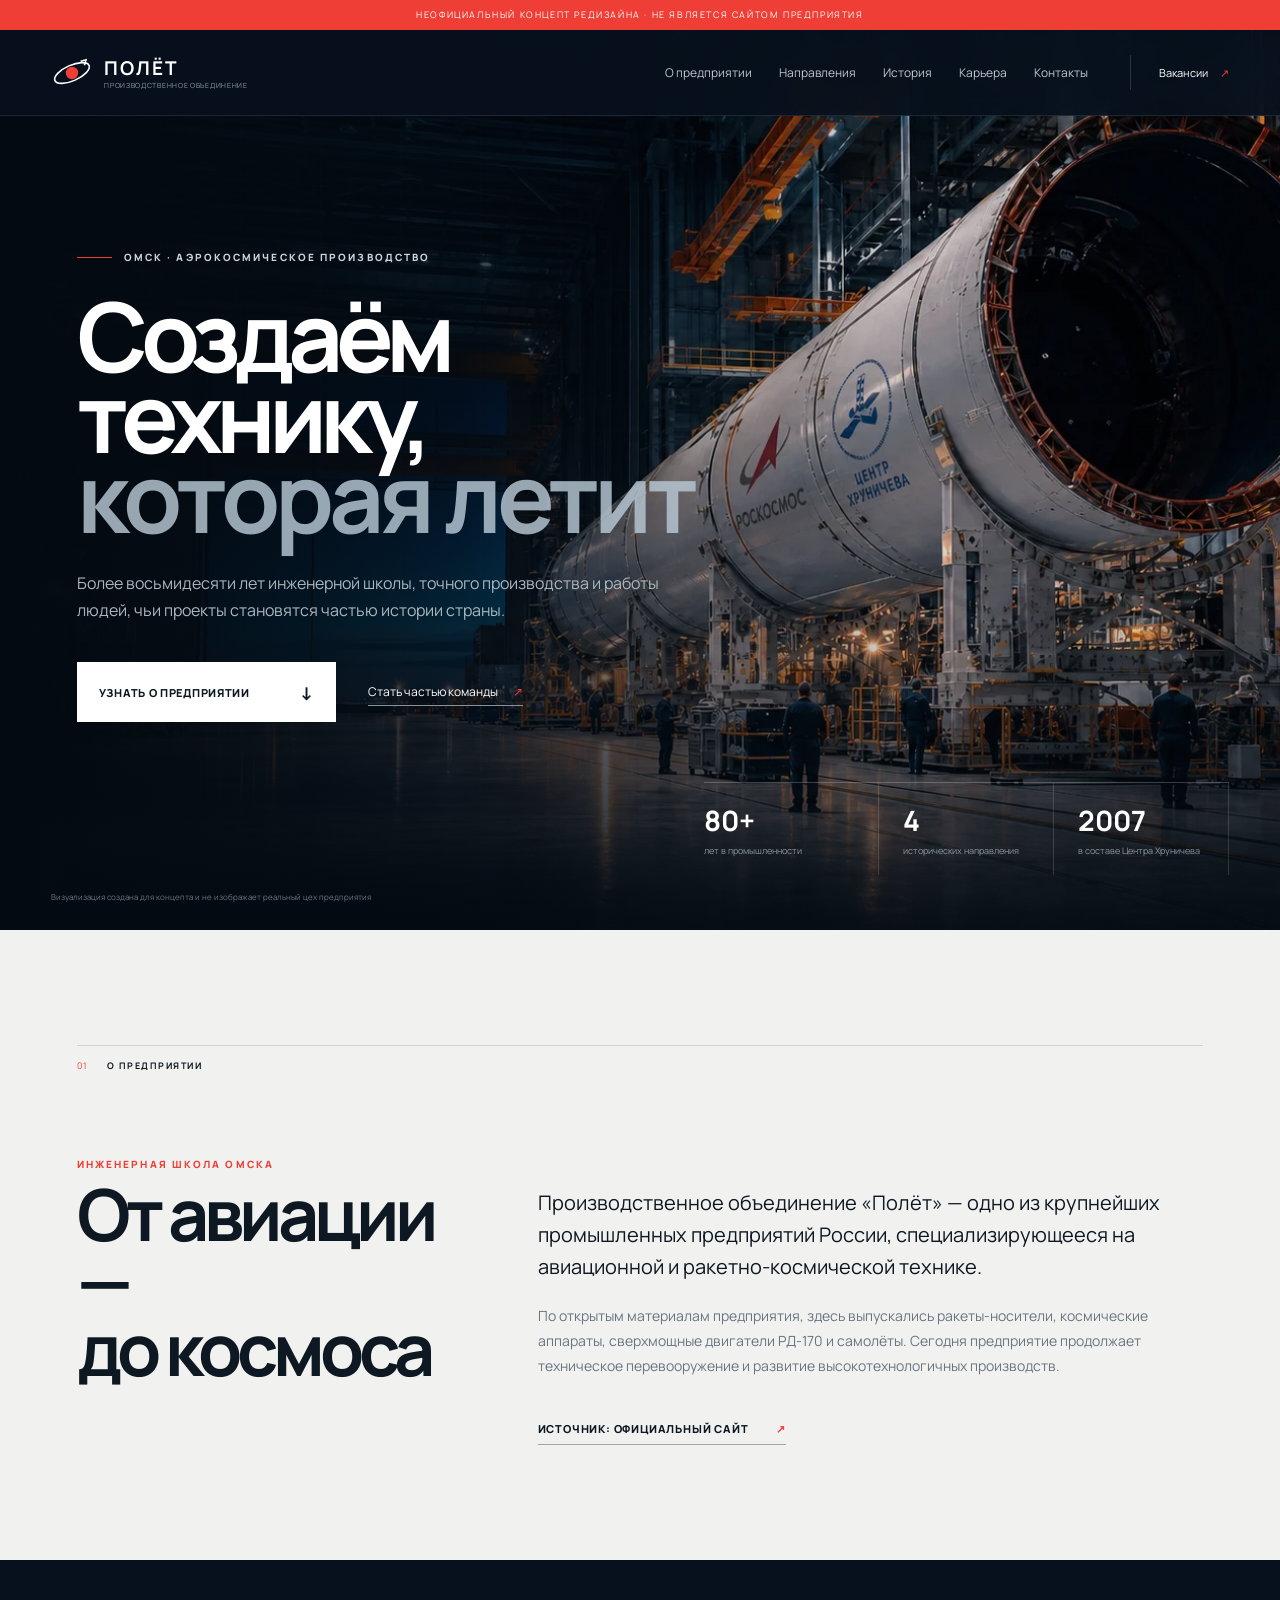
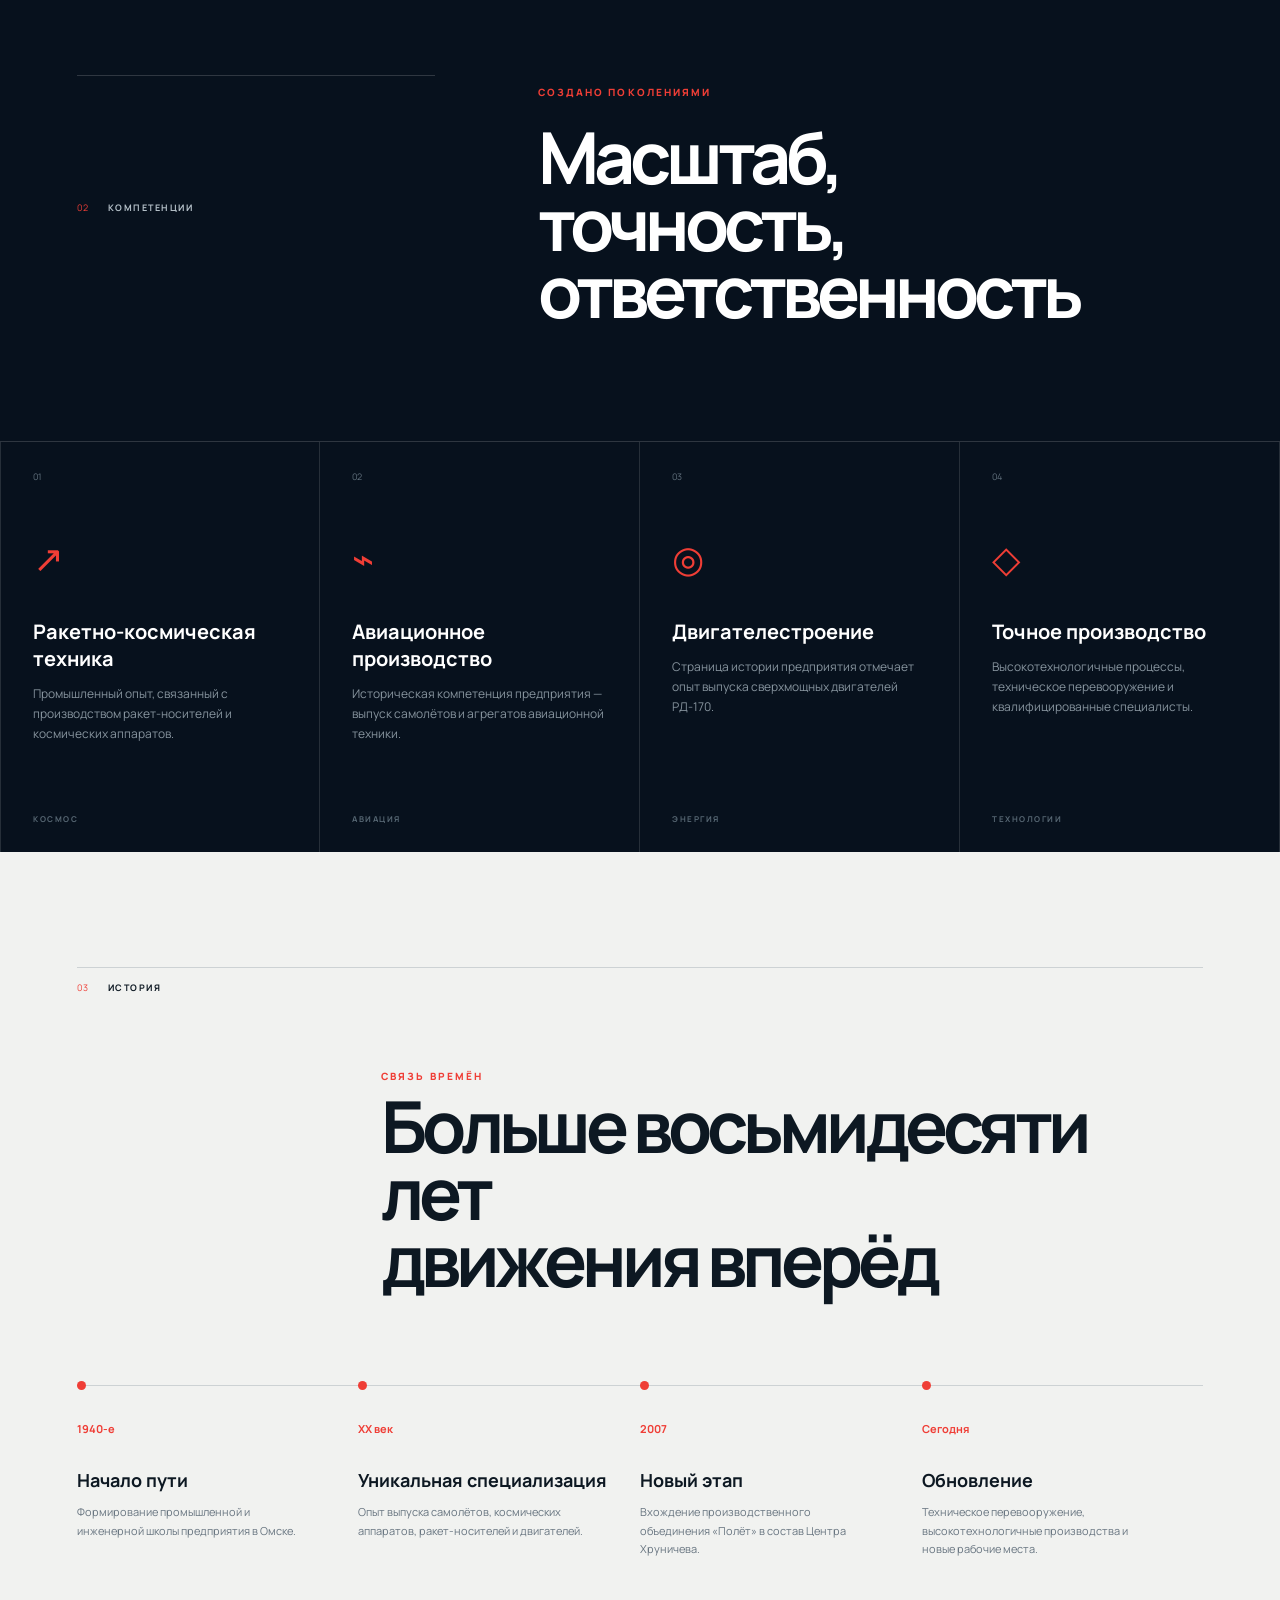
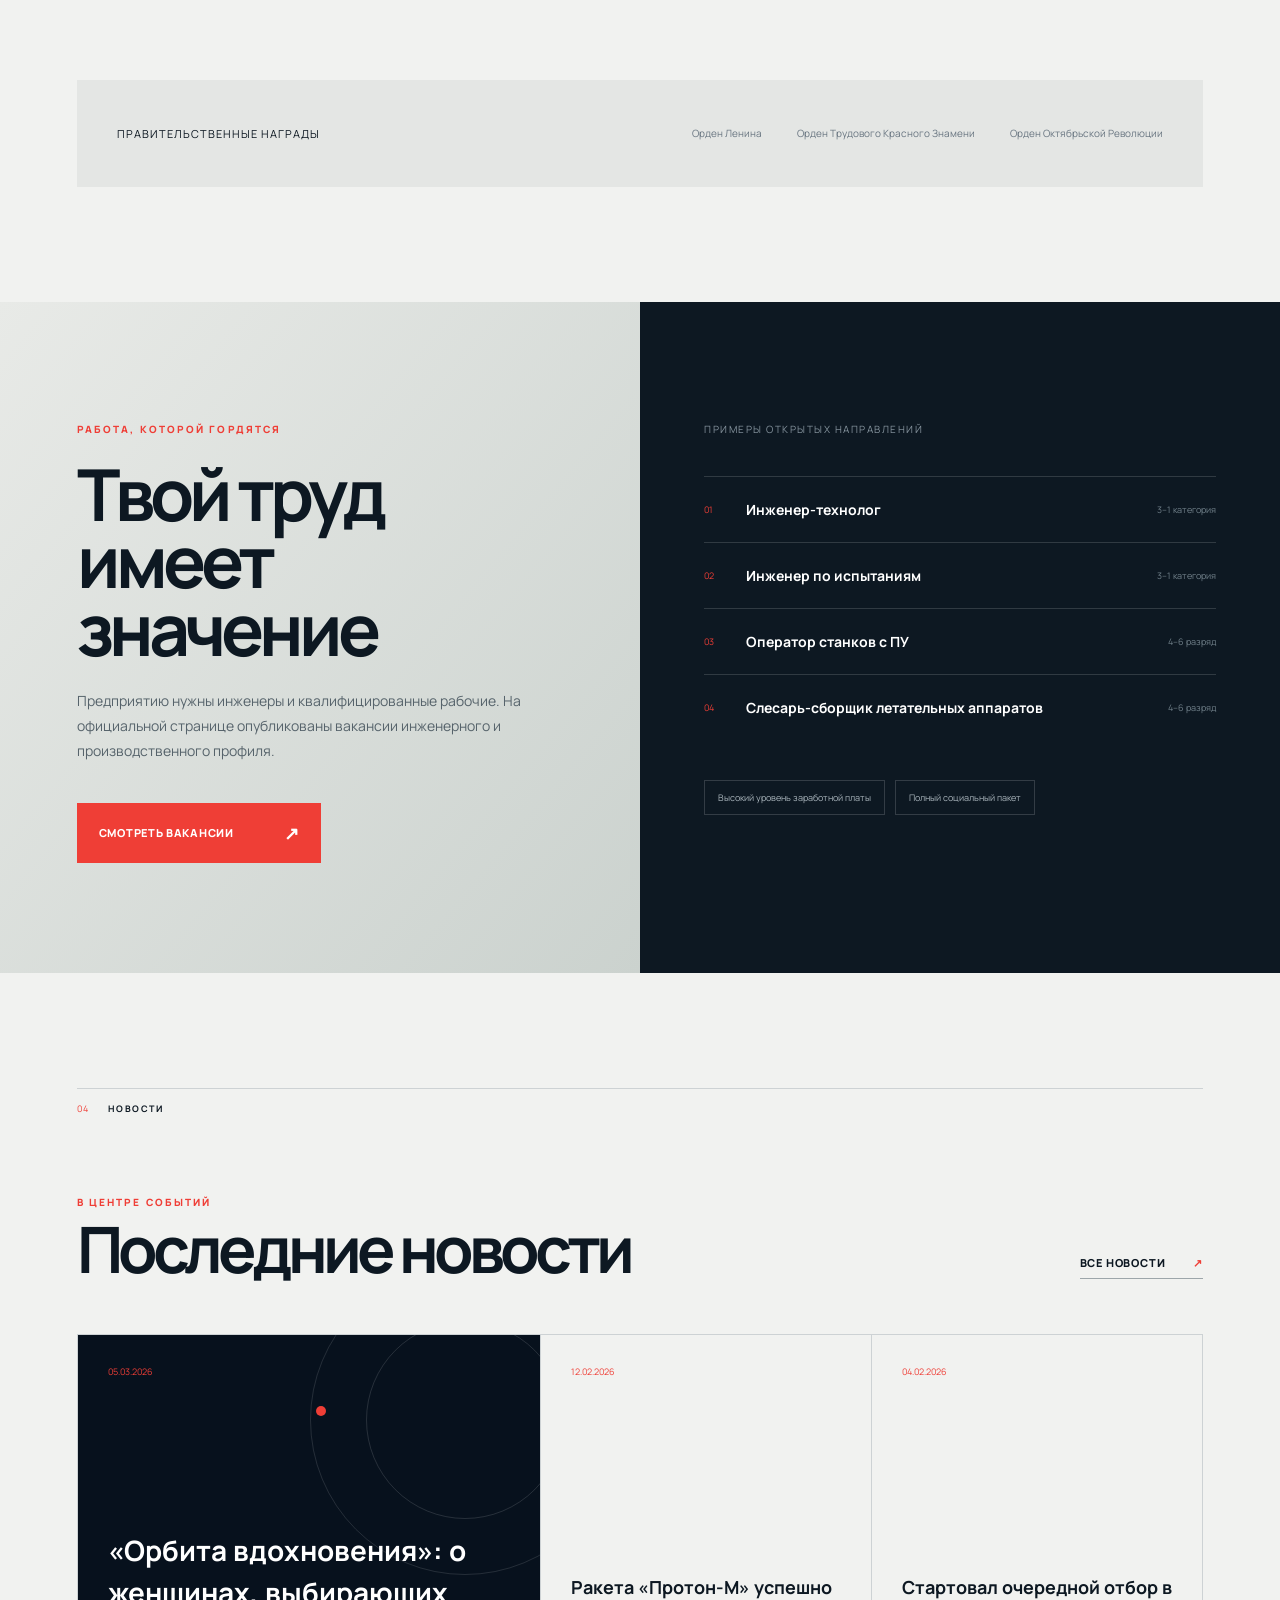
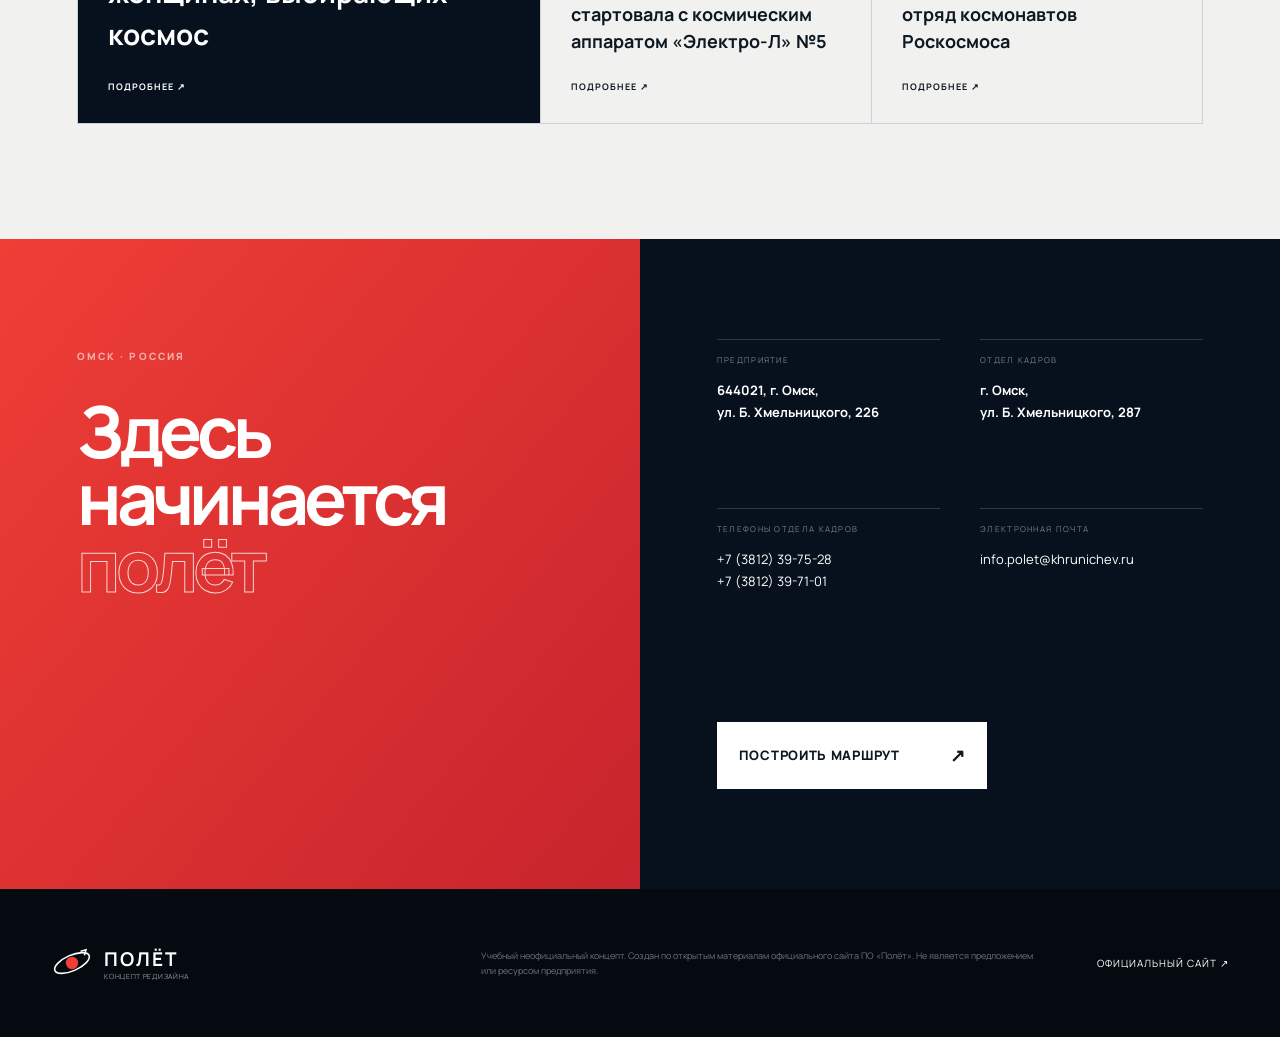
==== index.html @ 94437c98 "Add files via upload" ====
<!doctype html>
<html lang="ru">
<head>
  <meta charset="UTF-8">
  <meta name="viewport" content="width=device-width, initial-scale=1.0">
  <meta name="description" content="Неофициальный концепт редизайна сайта производственного объединения Полёт в Омске.">
  <meta name="theme-color" content="#07111d">
  <title>ПО «Полёт» — концепт редизайна</title>
  <link rel="preconnect" href="https://fonts.googleapis.com">
  <link rel="preconnect" href="https://fonts.gstatic.com" crossorigin>
  <link href="https://fonts.googleapis.com/css2?family=Manrope:wght@400;500;600;700;800&display=swap" rel="stylesheet">
  <link rel="stylesheet" href="style.css">
</head>
<body>
  <div class="concept-bar">Неофициальный концепт редизайна · не является сайтом предприятия</div>

  <header class="header">
    <a class="brand" href="#top" aria-label="Полёт — на главную">
      <svg viewBox="0 0 54 54" aria-hidden="true"><circle cx="27" cy="27" r="8"/><ellipse cx="27" cy="27" rx="24" ry="10" transform="rotate(-24 27 27)"/><path d="M38 12l7-2-2 7"/></svg>
      <span><b>ПОЛЁТ</b><small>производственное объединение</small></span>
    </a>
    <nav class="nav" id="nav">
      <a href="#about">О предприятии</a>
      <a href="#directions">Направления</a>
      <a href="#history">История</a>
      <a href="#career">Карьера</a>
      <a href="#contacts">Контакты</a>
    </nav>
    <a class="header__career" href="#career">Вакансии <span>↗</span></a>
    <button class="menu" type="button" aria-label="Открыть меню" aria-expanded="false"><span></span><span></span></button>
  </header>

  <main id="top">
    <section class="hero">
      <img class="hero__image" src="hero-v2.webp" alt="Художественная визуализация аэрокосмического производства с эмблемами Роскосмоса и Центра Хруничева">
      <div class="hero__grid" aria-hidden="true"></div>
      <div class="hero__content">
        <p class="overline"><span></span> Омск · аэрокосмическое производство</p>
        <h1>Создаём<br>технику,<br><em>которая летит</em></h1>
        <p class="hero__lead">Более восьмидесяти лет инженерной школы, точного производства и работы людей, чьи проекты становятся частью истории страны.</p>
        <div class="hero__actions">
          <a class="button button--light" href="#about">Узнать о предприятии <span>↓</span></a>
          <a class="text-link" href="#career">Стать частью команды <span>↗</span></a>
        </div>
      </div>
      <div class="hero__facts">
        <div><strong>80+</strong><span>лет в промышленности</span></div>
        <div><strong>4</strong><span>исторических направления</span></div>
        <div><strong>2007</strong><span>в составе Центра Хруничева</span></div>
      </div>
      <p class="hero__note">Визуализация создана для концепта и не изображает реальный цех предприятия</p>
    </section>

    <section class="intro section" id="about">
      <div class="section-mark"><span>01</span><b>О предприятии</b></div>
      <div class="intro__main reveal">
        <p class="eyebrow">Инженерная школа Омска</p>
        <h2>От авиации —<br>до космоса</h2>
      </div>
      <div class="intro__copy reveal">
        <p class="large-copy">Производственное объединение «Полёт» — одно из крупнейших промышленных предприятий России, специализирующееся на авиационной и ракетно-космической технике.</p>
        <p>По открытым материалам предприятия, здесь выпускались ракеты-носители, космические аппараты, сверхмощные двигатели РД‑170 и самолёты. Сегодня предприятие продолжает техническое перевооружение и развитие высокотехнологичных производств.</p>
        <a class="arrow-link" href="http://www.polyot.su/main.php?id=77" target="_blank" rel="noopener">Источник: официальный сайт <span>↗</span></a>
      </div>
    </section>

    <section class="directions" id="directions">
      <div class="directions__heading section">
        <div class="section-mark section-mark--dark"><span>02</span><b>Компетенции</b></div>
        <div><p class="eyebrow">Создано поколениями</p><h2>Масштаб,<br>точность,<br>ответственность</h2></div>
      </div>
      <div class="direction-list">
        <article class="direction reveal"><span class="direction__number">01</span><div class="direction__icon">↗</div><h3>Ракетно-космическая техника</h3><p>Промышленный опыт, связанный с производством ракет-носителей и космических аппаратов.</p><b>Космос</b></article>
        <article class="direction reveal"><span class="direction__number">02</span><div class="direction__icon">⌁</div><h3>Авиационное производство</h3><p>Историческая компетенция предприятия — выпуск самолётов и агрегатов авиационной техники.</p><b>Авиация</b></article>
        <article class="direction reveal"><span class="direction__number">03</span><div class="direction__icon">◎</div><h3>Двигателестроение</h3><p>Страница истории предприятия отмечает опыт выпуска сверхмощных двигателей РД‑170.</p><b>Энергия</b></article>
        <article class="direction reveal"><span class="direction__number">04</span><div class="direction__icon">◇</div><h3>Точное производство</h3><p>Высокотехнологичные процессы, техническое перевооружение и квалифицированные специалисты.</p><b>Технологии</b></article>
      </div>
    </section>

    <section class="history section" id="history">
      <div class="section-mark"><span>03</span><b>История</b></div>
      <div class="history__heading reveal"><p class="eyebrow">Связь времён</p><h2>Больше восьмидесяти лет<br>движения вперёд</h2></div>
      <div class="timeline">
        <article class="reveal"><b>1940-е</b><span></span><h3>Начало пути</h3><p>Формирование промышленной и инженерной школы предприятия в Омске.</p></article>
        <article class="reveal"><b>XX век</b><span></span><h3>Уникальная специализация</h3><p>Опыт выпуска самолётов, космических аппаратов, ракет-носителей и двигателей.</p></article>
        <article class="reveal"><b>2007</b><span></span><h3>Новый этап</h3><p>Вхождение производственного объединения «Полёт» в состав Центра Хруничева.</p></article>
        <article class="reveal"><b>Сегодня</b><span></span><h3>Обновление</h3><p>Техническое перевооружение, высокотехнологичные производства и новые рабочие места.</p></article>
      </div>
      <div class="awards reveal"><p>Правительственные награды</p><div><span>Орден Ленина</span><span>Орден Трудового Красного Знамени</span><span>Орден Октябрьской Революции</span></div></div>
    </section>

    <section class="career" id="career">
      <div class="career__copy reveal">
        <p class="eyebrow">Работа, которой гордятся</p>
        <h2>Твой труд<br>имеет значение</h2>
        <p>Предприятию нужны инженеры и квалифицированные рабочие. На официальной странице опубликованы вакансии инженерного и производственного профиля.</p>
        <a class="button button--red" href="http://www.polyot.su/main.php?id=362" target="_blank" rel="noopener">Смотреть вакансии <span>↗</span></a>
      </div>
      <div class="career__vacancies">
        <p>Примеры открытых направлений</p>
        <ul>
          <li><span>01</span><b>Инженер-технолог</b><small>3–1 категория</small></li>
          <li><span>02</span><b>Инженер по испытаниям</b><small>3–1 категория</small></li>
          <li><span>03</span><b>Оператор станков с ПУ</b><small>4–6 разряд</small></li>
          <li><span>04</span><b>Слесарь-сборщик летательных аппаратов</b><small>4–6 разряд</small></li>
        </ul>
        <div class="career__benefits"><span>Высокий уровень заработной платы</span><span>Полный социальный пакет</span></div>
      </div>
    </section>

    <section class="news section" id="news">
      <div class="section-mark"><span>04</span><b>Новости</b></div>
      <div class="news__heading"><div><p class="eyebrow">В центре событий</p><h2>Последние новости</h2></div><a class="arrow-link" href="http://www.polyot.su/main.php?id=1" target="_blank" rel="noopener">Все новости <span>↗</span></a></div>
      <div class="news-grid">
        <a class="news-card news-card--main reveal" href="http://www.polyot.su/main.php?id=1&amp;nid=1391" target="_blank" rel="noopener"><span>05.03.2026</span><div class="orbit" aria-hidden="true"><i></i></div><h3>«Орбита вдохновения»: о женщинах, выбирающих космос</h3><b>Подробнее ↗</b></a>
        <a class="news-card reveal" href="http://www.polyot.su/main.php?id=1&amp;nid=1392" target="_blank" rel="noopener"><span>12.02.2026</span><h3>Ракета «Протон‑М» успешно стартовала с космическим аппаратом «Электро‑Л» №5</h3><b>Подробнее ↗</b></a>
        <a class="news-card reveal" href="http://www.polyot.su/main.php?id=1&amp;nid=1389" target="_blank" rel="noopener"><span>04.02.2026</span><h3>Стартовал очередной отбор в отряд космонавтов Роскосмоса</h3><b>Подробнее ↗</b></a>
      </div>
    </section>

    <section class="contacts" id="contacts">
      <div class="contacts__copy"><p class="eyebrow">Омск · Россия</p><h2>Здесь<br>начинается<br><em>полёт</em></h2></div>
      <div class="contacts__details">
        <div><span>Предприятие</span><b>644021, г. Омск,<br>ул. Б. Хмельницкого, 226</b></div>
        <div><span>Отдел кадров</span><b>г. Омск,<br>ул. Б. Хмельницкого, 287</b></div>
        <div><span>Телефоны отдела кадров</span><a href="tel:+73812397528">+7 (3812) 39-75-28</a><a href="tel:+73812397101">+7 (3812) 39-71-01</a></div>
        <div><span>Электронная почта</span><a href="mailto:info.polet@khrunichev.ru">info.polet@khrunichev.ru</a></div>
        <a class="button button--light" href="https://yandex.ru/maps/?text=%D0%9E%D0%BC%D1%81%D0%BA%2C%20%D1%83%D0%BB.%20%D0%91.%20%D0%A5%D0%BC%D0%B5%D0%BB%D1%8C%D0%BD%D0%B8%D1%86%D0%BA%D0%BE%D0%B3%D0%BE%2C%20226" target="_blank" rel="noopener">Построить маршрут <span>↗</span></a>
      </div>
    </section>
  </main>

  <footer class="footer">
    <a class="brand" href="#top"><svg viewBox="0 0 54 54" aria-hidden="true"><circle cx="27" cy="27" r="8"/><ellipse cx="27" cy="27" rx="24" ry="10" transform="rotate(-24 27 27)"/><path d="M38 12l7-2-2 7"/></svg><span><b>ПОЛЁТ</b><small>концепт редизайна</small></span></a>
    <p>Учебный неофициальный концепт. Создан по открытым материалам официального сайта ПО «Полёт». Не является предложением или ресурсом предприятия.</p>
    <a href="http://www.polyot.su/" target="_blank" rel="noopener">Официальный сайт ↗</a>
  </footer>

  <script src="script.js"></script>
</body>
</html>
---- style.css ----
:root{--navy:#07111d;--navy2:#0b1b2b;--red:#ef3e36;--blue:#5eb7e8;--paper:#f1f2f0;--ink:#0d1822;--muted:#687580;--line:#cdd2d4}
*{box-sizing:border-box}
html{scroll-behavior:smooth}
body{margin:0;background:var(--paper);color:var(--ink);font-family:Manrope,Arial,sans-serif}
body.menu-open{overflow:hidden}
a{color:inherit;text-decoration:none}
.concept-bar{height:30px;background:var(--red);color:#fff;text-align:center;font-size:9px;text-transform:uppercase;letter-spacing:1.6px;padding:8px;position:relative;z-index:20}
.header{height:86px;padding:0 max(4vw,24px);display:flex;align-items:center;gap:42px;background:rgba(7,17,29,.92);backdrop-filter:blur(15px);color:#fff;position:absolute;top:30px;left:0;right:0;z-index:10;border-bottom:1px solid #ffffff18}
.brand{display:flex;align-items:center;gap:11px}
.brand svg{width:42px;height:42px;fill:none;stroke:currentColor;stroke-width:2}
.brand svg circle{fill:var(--red);stroke:none}
.brand span{display:flex;flex-direction:column}
.brand b{font-size:19px;letter-spacing:2px}
.brand small{font-size:7px;color:#8f9ba4;letter-spacing:.7px;text-transform:uppercase}
.nav{display:flex;gap:27px;margin-left:auto}
.nav a{font-size:12px;color:#bec7ce;transition:.2s}
.nav a:hover{color:#fff}
.header__career{font-size:11px;border-left:1px solid #ffffff25;padding:10px 0 10px 28px}
.header__career span{color:var(--red);margin-left:10px}
.menu{display:none;border:0;background:none;padding:10px}
.menu span{width:27px;height:2px;background:#fff;display:block;margin:6px}
.hero{height:max(760px,100vh);position:relative;background:var(--navy);color:#fff;overflow:hidden}
.hero:after{content:"";position:absolute;inset:0;background:linear-gradient(90deg,rgba(3,10,17,.96) 0%,rgba(3,10,17,.72) 36%,rgba(3,10,17,.12) 70%),linear-gradient(0deg,rgba(3,10,17,.85),transparent 35%)}
.hero__image{position:absolute;inset:0;width:100%;height:100%;object-fit:cover}
.hero__grid{position:absolute;inset:0;background:linear-gradient(#ffffff0a 1px,transparent 1px),linear-gradient(90deg,#ffffff0a 1px,transparent 1px);background-size:80px 80px;mask-image:linear-gradient(90deg,#000,transparent 75%)}
.hero__content{position:relative;z-index:2;padding:210px max(6vw,35px) 150px;max-width:860px}
.overline,.eyebrow{font-size:10px;text-transform:uppercase;letter-spacing:2.1px;font-weight:800;color:var(--red)}
.overline{color:#cad4db;display:flex;align-items:center;gap:12px}
.overline span{height:1px;width:35px;background:var(--red)}
.hero h1{font-size:clamp(65px,7.5vw,122px);line-height:.84;letter-spacing:-7px;margin:32px 0}
.hero h1 em{font-style:normal;color:#b8c9d5;-webkit-text-stroke:0;opacity:.82;letter-spacing:-5px}
.contacts h2 em{font-style:normal;color:transparent;-webkit-text-stroke:1px #ffffffc9}
.hero__lead{max-width:600px;color:#aab6bf;font-size:16px;line-height:1.7}
.hero__actions{display:flex;align-items:center;gap:32px;margin-top:38px}
.button{display:inline-flex;align-items:center;justify-content:space-between;gap:50px;padding:18px 22px;border:0;font-size:11px;font-weight:800;text-transform:uppercase;letter-spacing:.7px}
.button span{font-size:18px}
.button--light{background:#fff;color:var(--ink)}
.button--red{background:var(--red);color:#fff}
.text-link{font-size:12px;border-bottom:1px solid #86939c;padding:5px 0}
.text-link span{color:var(--red);margin-left:13px}
.hero__facts{position:absolute;z-index:3;right:max(4vw,25px);bottom:55px;display:flex;border-top:1px solid #ffffff35}
.hero__facts div{width:175px;padding:18px 0;border-right:1px solid #ffffff25;display:flex;flex-direction:column}
.hero__facts div+div{padding-left:24px}
.hero__facts strong{font-size:28px}
.hero__facts span{font-size:9px;color:#8997a1;margin-top:5px}
.hero__note{position:absolute;z-index:3;left:max(4vw,25px);bottom:20px;color:#697680;font-size:8px}
.section{padding:115px max(6vw,32px)}
.section-mark{display:flex;gap:18px;align-items:center;border-top:1px solid var(--line);padding-top:13px;font-size:9px;text-transform:uppercase;letter-spacing:1.5px}
.section-mark span{color:var(--red)}
.section-mark b{font-weight:700}
.section-mark--dark{border-color:#ffffff29;color:#b4c0c8}
.intro{display:grid;grid-template-columns:.7fr 1.3fr;column-gap:8vw}
.intro .section-mark{grid-column:1/-1;margin-bottom:75px}
.intro h2,.directions h2,.history h2,.career h2,.news h2,.contacts h2{font-size:clamp(48px,5.6vw,86px);line-height:.94;letter-spacing:-5px;margin:0}
.intro__copy{padding-top:40px}
.intro__copy p{color:var(--muted);font-size:14px;line-height:1.8}
.intro__copy .large-copy{font-size:20px;color:var(--ink);line-height:1.6;margin-top:0}
.arrow-link{font-size:11px;font-weight:800;text-transform:uppercase;letter-spacing:.8px;display:inline-flex;gap:28px;border-bottom:1px solid #9da6aa;padding:8px 0;margin-top:20px}
.arrow-link span{color:var(--red)}
.directions{background:var(--navy);color:#fff}
.directions__heading{display:grid;grid-template-columns:.7fr 1.3fr;gap:8vw}
.directions__heading h2{margin-top:25px}
.direction-list{display:grid;grid-template-columns:repeat(4,1fr);border-top:1px solid #ffffff28}
.direction{min-height:410px;padding:28px max(2.5vw,24px);border-right:1px solid #ffffff20;display:flex;flex-direction:column;transition:.3s}
.direction:first-child{border-left:1px solid #ffffff20}
.direction:hover{background:#0e2438;transform:translateY(-6px)}
.direction__number{font-size:9px;color:#63727e}
.direction__icon{font-size:37px;color:var(--red);margin:50px 0 35px}
.direction h3{font-size:20px;line-height:1.35;margin:0}
.direction p{font-size:12px;line-height:1.7;color:#87949e}
.direction>b{margin-top:auto;font-size:8px;text-transform:uppercase;letter-spacing:1.5px;color:#576773}
.history .section-mark{margin-bottom:75px}
.history__heading{margin-left:27%}
.timeline{display:grid;grid-template-columns:repeat(4,1fr);margin-top:90px}
.timeline article{position:relative;border-top:1px solid var(--line);padding:30px 30px 20px 0}
.timeline article span{width:9px;height:9px;background:var(--red);border-radius:50%;position:absolute;top:-5px;left:0}
.timeline article b{color:var(--red);font-size:11px}
.timeline h3{font-size:18px;margin:30px 0 10px}
.timeline p{font-size:11px;color:var(--muted);line-height:1.7;max-width:240px}
.awards{margin-top:90px;background:#e4e6e4;padding:35px 40px;display:flex;justify-content:space-between;align-items:center}
.awards>p{font-size:11px;text-transform:uppercase;letter-spacing:1px}
.awards div{display:flex;gap:35px}
.awards span{font-size:10px;color:var(--muted)}
.career{background:#d9deda;display:grid;grid-template-columns:1fr 1fr}
.career__copy{padding:110px max(6vw,35px);background:linear-gradient(130deg,#e8eae7,#cbd2ce)}
.career__copy h2{margin:25px 0}
.career__copy>p:not(.eyebrow){font-size:14px;line-height:1.8;color:#56636b;max-width:550px}
.career__copy .button{margin-top:25px}
.career__vacancies{padding:110px max(5vw,35px);background:var(--ink);color:#fff}
.career__vacancies>p{font-size:10px;text-transform:uppercase;letter-spacing:1.5px;color:#85939d}
.career ul{list-style:none;padding:0;margin:40px 0}
.career li{display:grid;grid-template-columns:42px 1fr auto;border-top:1px solid #ffffff25;padding:23px 0;align-items:center}
.career li span{font-size:9px;color:var(--red)}
.career li b{font-size:14px}
.career li small{font-size:9px;color:#71808a}
.career__benefits{display:flex;gap:10px;flex-wrap:wrap}
.career__benefits span{border:1px solid #ffffff28;padding:10px 13px;font-size:9px;color:#aab5bc}
.news .section-mark{margin-bottom:70px}
.news__heading{display:flex;justify-content:space-between;align-items:flex-end}
.news__heading h2{font-size:clamp(44px,5vw,70px)}
.news-grid{display:grid;grid-template-columns:1.4fr 1fr 1fr;margin-top:55px}
.news-card{min-height:390px;border:1px solid var(--line);border-left:0;padding:30px;display:flex;flex-direction:column;transition:.25s}
.news-card:first-child{border-left:1px solid var(--line)}
.news-card:hover{background:#fff;transform:translateY(-4px)}
.news-card>span{font-size:9px;color:var(--red)}
.news-card h3{font-size:18px;line-height:1.5;margin:auto 0 25px}
.news-card>b{font-size:9px;text-transform:uppercase;letter-spacing:1px}
.news-card--main{background:var(--navy);color:#fff;position:relative;overflow:hidden}
.news-card--main:hover{background:#0c2033}
.news-card--main h3{font-size:28px;max-width:550px;position:relative;z-index:2}
.orbit{position:absolute;width:310px;height:310px;border:1px solid #ffffff1f;border-radius:50%;right:-80px;top:-70px}
.orbit:before{content:"";position:absolute;inset:55px;border:1px solid #ffffff21;border-radius:50%}
.orbit i{width:10px;height:10px;background:var(--red);border-radius:50%;position:absolute;left:5px;top:140px}
.contacts{background:var(--red);color:#fff;display:grid;grid-template-columns:1fr 1fr;min-height:650px}
.contacts__copy{padding:100px max(6vw,35px);background:linear-gradient(130deg,#ef3e36,#c7242d)}
.contacts .eyebrow{color:#fff9}
.contacts h2{margin-top:35px}
.contacts__details{background:var(--navy);padding:100px max(6vw,35px);display:grid;grid-template-columns:1fr 1fr;gap:40px}
.contacts__details div{display:flex;flex-direction:column;border-top:1px solid #ffffff2b;padding-top:14px}
.contacts__details div span{font-size:8px;text-transform:uppercase;letter-spacing:1.3px;color:#73818a;margin-bottom:14px}
.contacts__details b,.contacts__details a{font-size:13px;line-height:1.7}
.contacts__details .button{grid-column:1/-1;align-self:end;width:max-content}
.footer{background:#040a10;color:#fff;display:grid;grid-template-columns:1fr 1.5fr auto;align-items:center;gap:60px;padding:50px max(4vw,24px)}
.footer p{font-size:9px;line-height:1.7;color:#69767f;max-width:600px}
.footer>a:last-child{font-size:10px;text-transform:uppercase;letter-spacing:1px}
.reveal{opacity:0;transform:translateY(25px);transition:opacity .7s ease,transform .7s ease}
.reveal.visible{opacity:1;transform:none}
@media(max-width:1050px){.nav{gap:17px}
.nav a{font-size:10px}
.hero__facts{left:max(6vw,35px);right:auto}
.direction-list{grid-template-columns:1fr 1fr}
.career{grid-template-columns:1fr}
.news-grid{grid-template-columns:1fr 1fr}
.news-card--main{grid-column:1/-1}
.footer{grid-template-columns:1fr 1fr}
.footer p{grid-row:2}
.footer>a:last-child{justify-self:end}
}
@media(max-width:760px){.concept-bar{text-align:left;padding-left:20px;font-size:7px}
.header{height:72px;top:30px;padding:0 20px}
.brand svg{width:35px}
.brand b{font-size:16px}
.header__career{display:none}
.menu{display:block;margin-left:auto}
.nav{display:none;position:fixed;top:102px;left:0;right:0;height:calc(100vh - 102px);background:var(--navy);padding:45px 25px;flex-direction:column;gap:25px}
.nav.open{display:flex}
.nav a{font-size:20px;color:#fff}
.hero{height:auto;min-height:930px}
.hero:after{background:linear-gradient(90deg,rgba(3,10,17,.95),rgba(3,10,17,.35)),linear-gradient(0deg,#030a11 5%,transparent 50%)}
.hero__image{object-position:62% center}
.hero__content{padding:175px 22px 330px}
.hero h1{font-size:clamp(57px,17vw,78px);letter-spacing:-4px;margin:28px 0}
.hero__lead{font-size:14px}
.hero__actions{align-items:flex-start;flex-direction:column}
.hero__facts{left:22px;right:22px;bottom:75px}
.hero__facts div{width:auto;flex:1}
.hero__facts strong{font-size:21px}
.hero__facts span{font-size:7px}
.hero__note{left:22px;bottom:25px;right:20px}
.section{padding:80px 22px}
.intro,.directions__heading{grid-template-columns:1fr}
.intro .section-mark{margin-bottom:55px}
.intro h2,.directions h2,.history h2,.career h2,.news h2,.contacts h2{letter-spacing:-3px}
.directions h2{font-size:40px}
.intro__copy{padding-top:45px}
.intro__copy .large-copy{font-size:17px}
.directions__heading{padding-bottom:65px}
.direction-list{grid-template-columns:1fr}
.direction{min-height:300px;border-left:0!important}
.history .section-mark{margin-bottom:55px}
.history__heading{margin-left:0}
.timeline{grid-template-columns:1fr;margin-top:65px}
.timeline article{padding-bottom:35px}
.timeline p{max-width:none}
.awards{align-items:flex-start;flex-direction:column;padding:28px 22px}
.awards div{flex-direction:column;gap:13px}
.career__copy,.career__vacancies{padding:80px 22px}
.career li{grid-template-columns:30px 1fr}
.career li small{grid-column:2;margin-top:6px}
.news__heading{align-items:flex-start;flex-direction:column}
.news-grid{grid-template-columns:1fr}
.news-card--main{grid-column:auto}
.news-card{min-height:300px;border-left:1px solid var(--line);border-top:0}
.news-card:first-child{border-top:1px solid var(--line)}
.news-card--main h3{font-size:22px}
.contacts{grid-template-columns:1fr;min-height:0}
.contacts__copy,.contacts__details{padding:75px 22px}
.contacts__details{grid-template-columns:1fr}
.contacts__details .button{grid-column:auto;width:100%}
.footer{grid-template-columns:1fr;gap:25px}
.footer p{grid-row:auto}
.footer>a:last-child{justify-self:start}
}
@media(prefers-reduced-motion:reduce){html{scroll-behavior:auto}
.reveal{opacity:1;transform:none;transition:none}
}
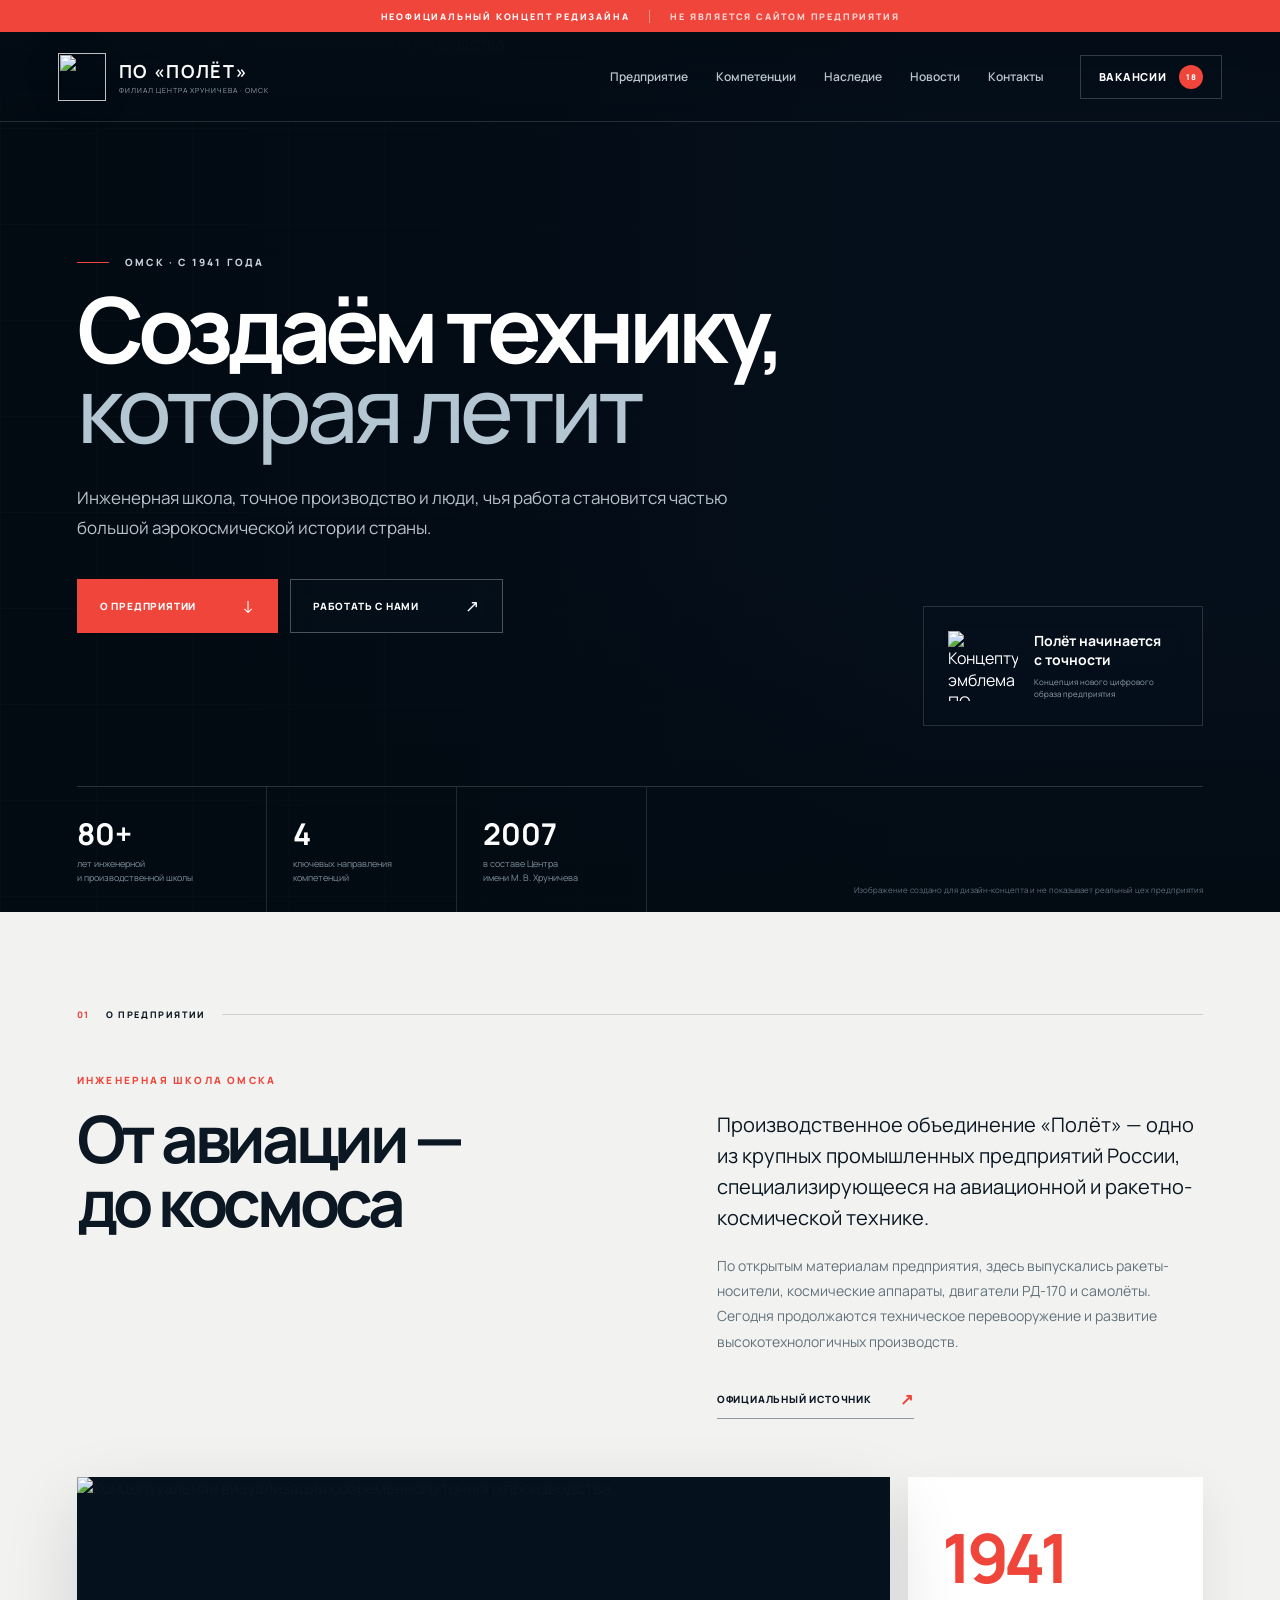
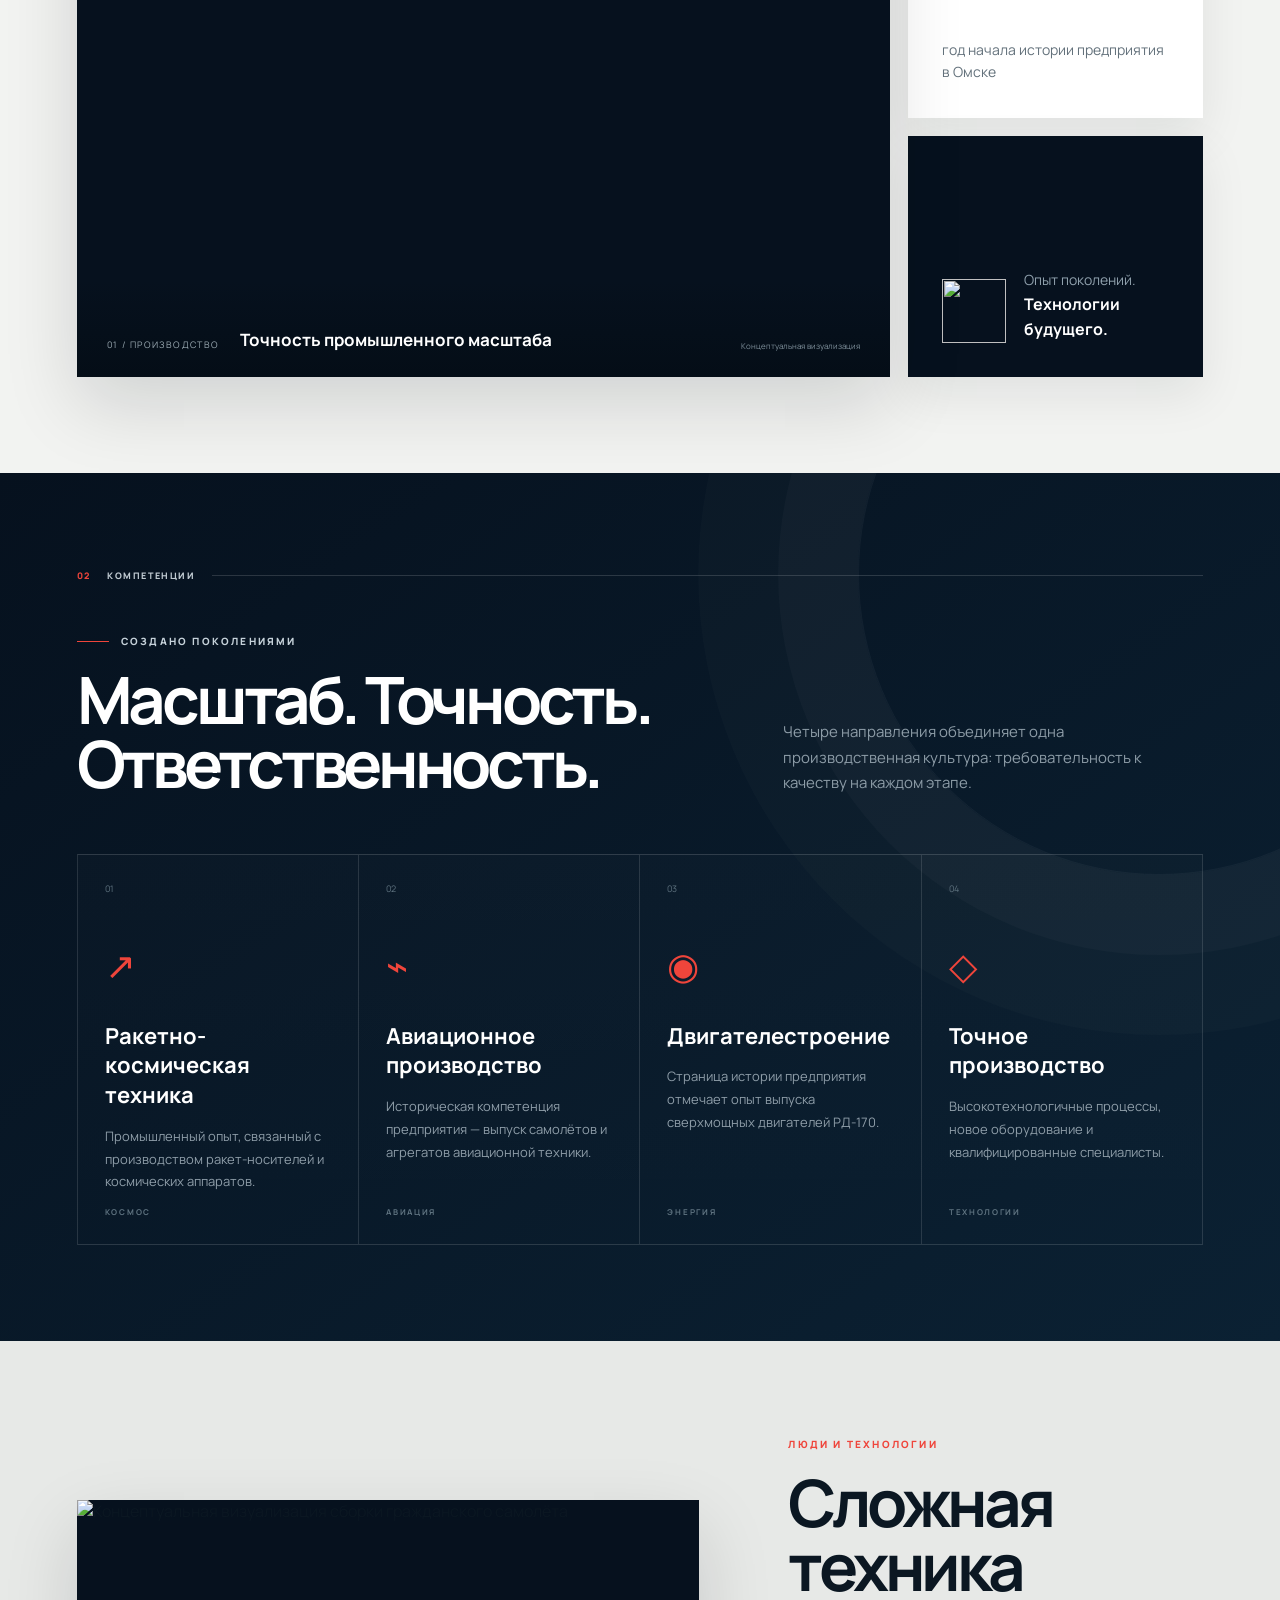
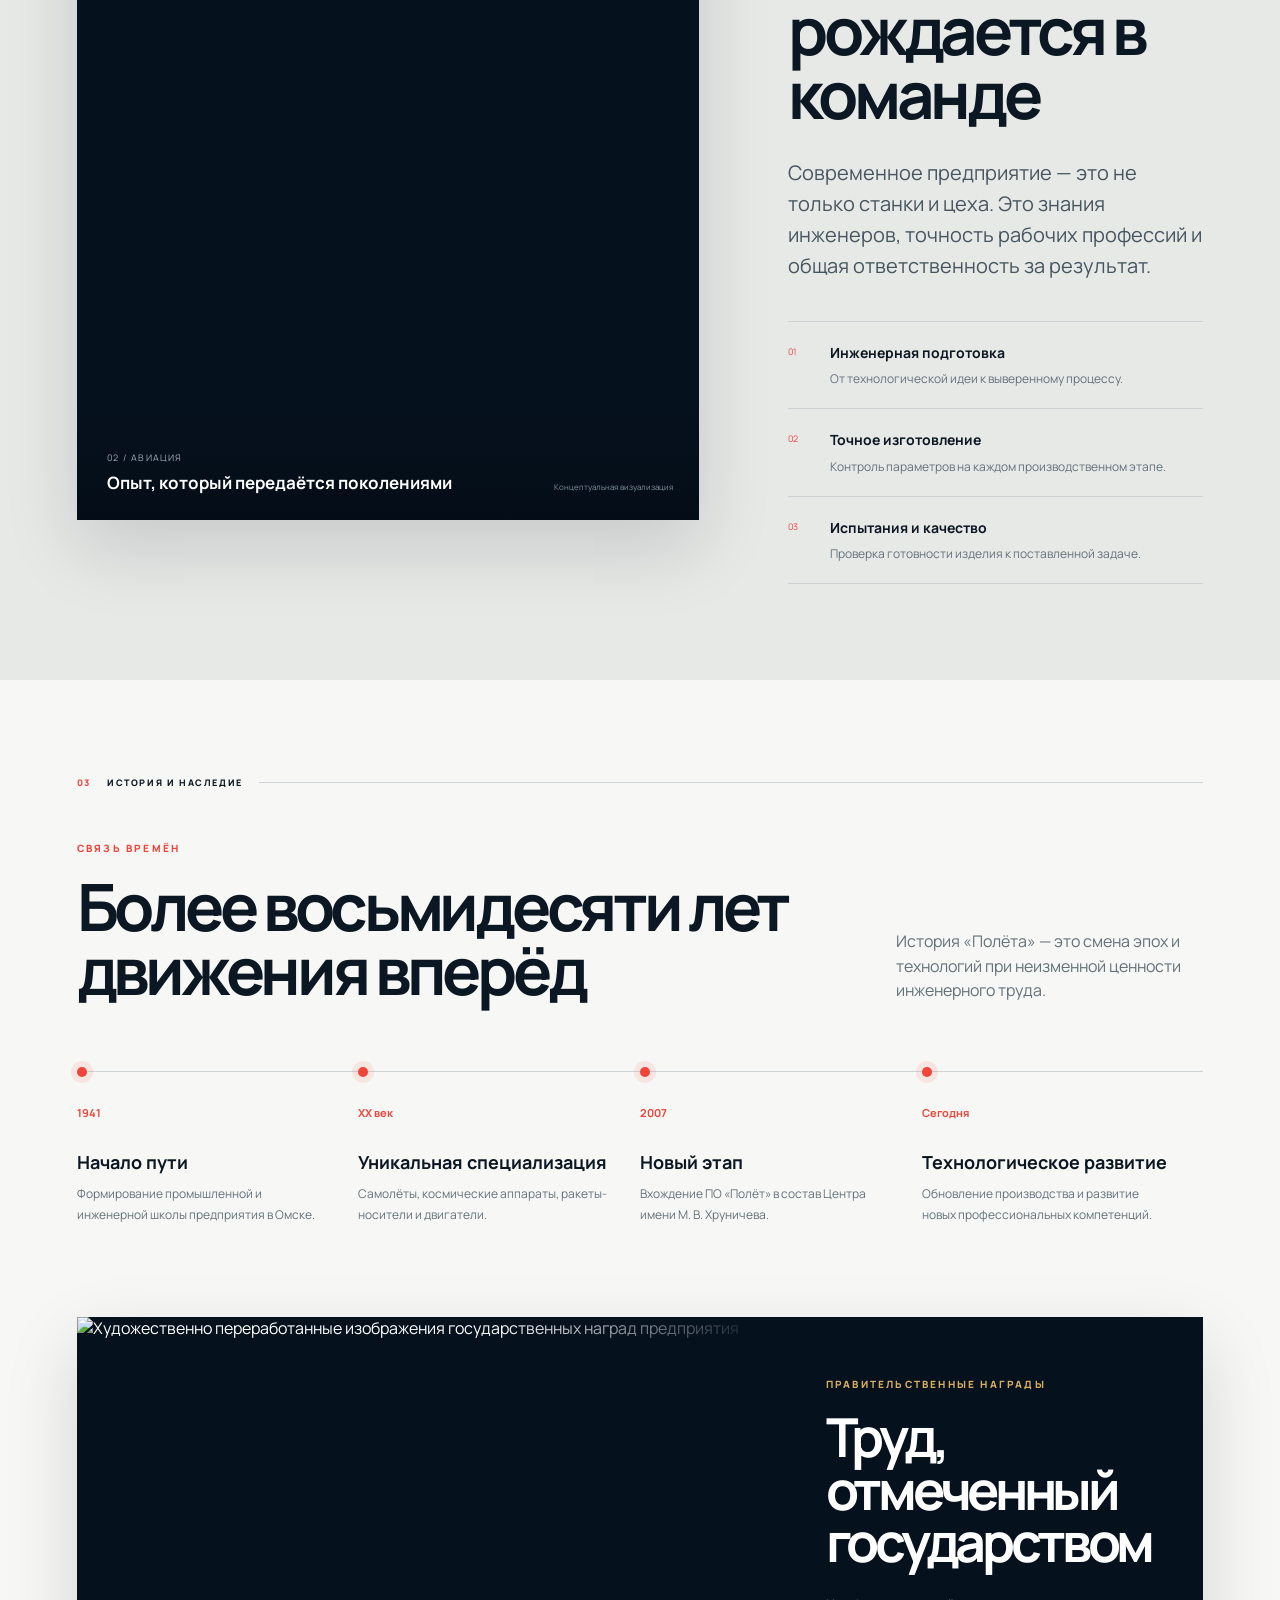
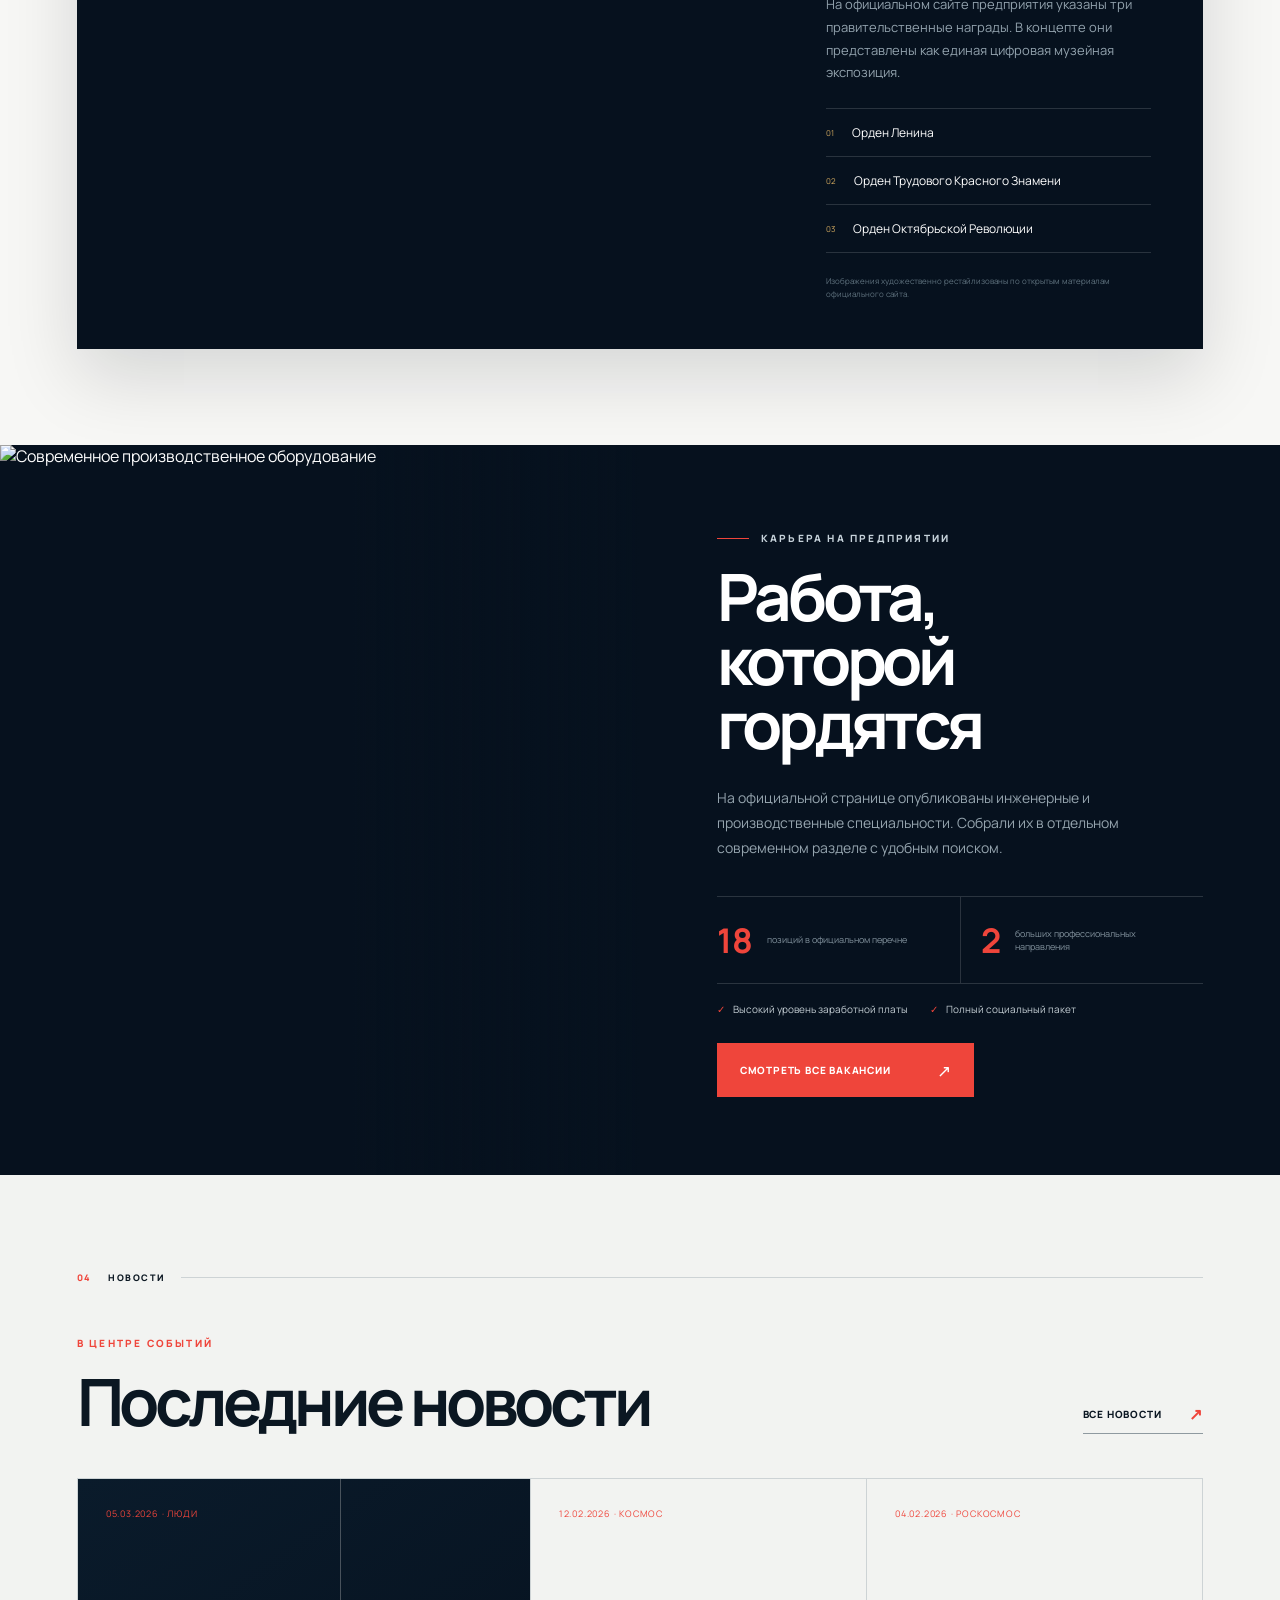
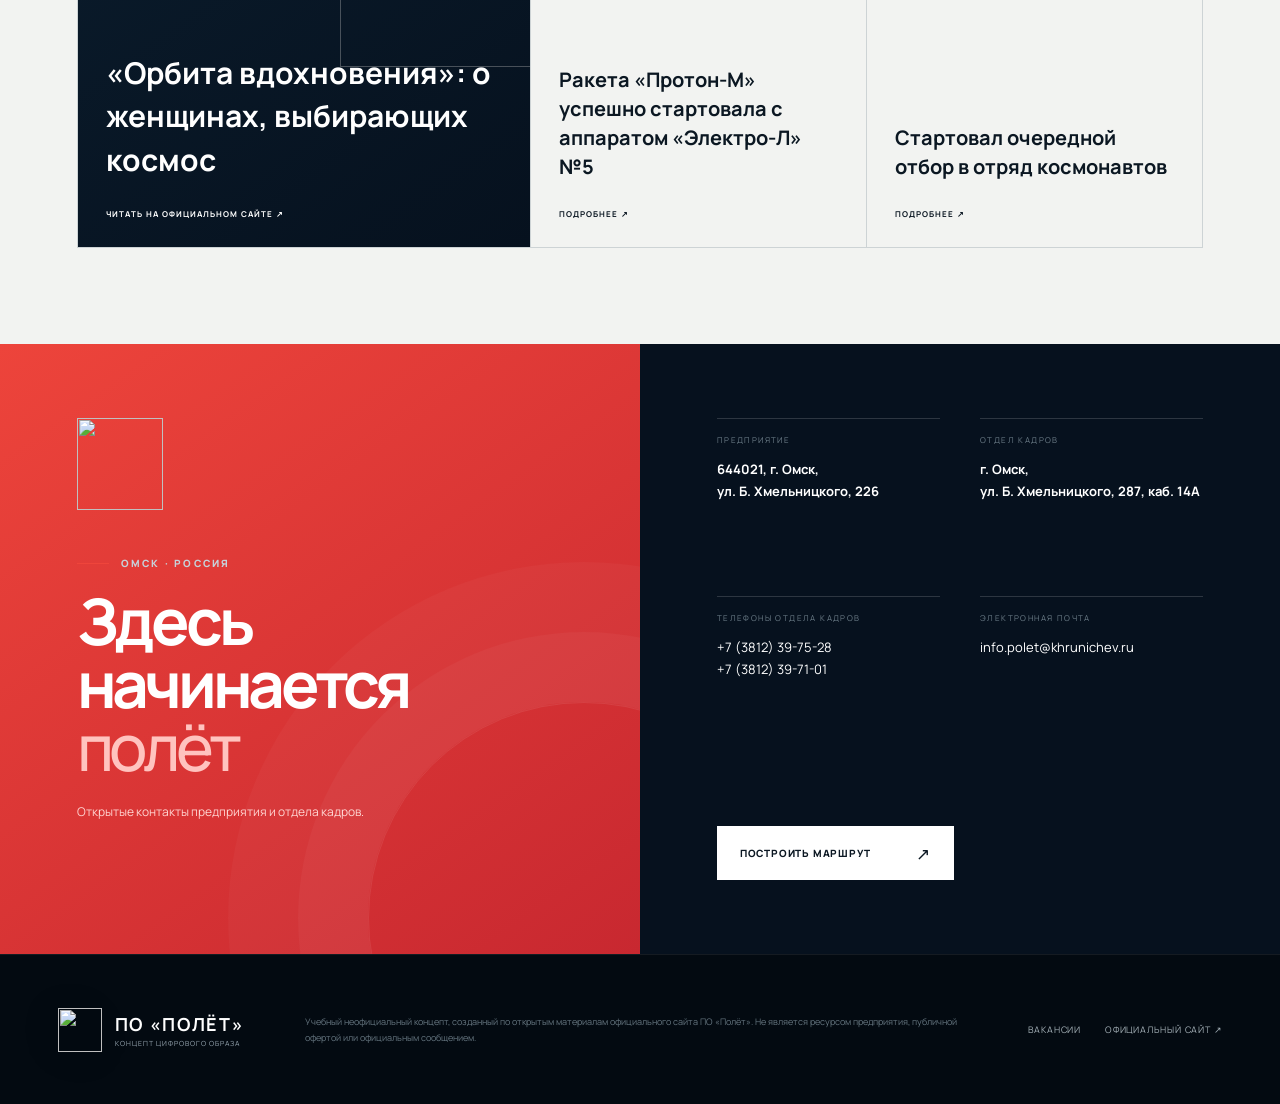
==== commit 89f2f2ec: "Add files via upload" ====
--- a/index.html
+++ b/index.html
@@ -3,137 +3,200 @@
 <head>
   <meta charset="UTF-8">
   <meta name="viewport" content="width=device-width, initial-scale=1.0">
-  <meta name="description" content="Неофициальный концепт редизайна сайта производственного объединения Полёт в Омске.">
-  <meta name="theme-color" content="#07111d">
-  <title>ПО «Полёт» — концепт редизайна</title>
+  <meta name="description" content="Неофициальный концепт современного сайта ПО «Полёт» — омского предприятия авиационной и ракетно-космической промышленности.">
+  <meta name="theme-color" content="#06111e">
+  <title>ПО «Полёт» — концепт современного сайта</title>
   <link rel="preconnect" href="https://fonts.googleapis.com">
   <link rel="preconnect" href="https://fonts.gstatic.com" crossorigin>
   <link href="https://fonts.googleapis.com/css2?family=Manrope:wght@400;500;600;700;800&display=swap" rel="stylesheet">
   <link rel="stylesheet" href="style.css">
 </head>
 <body>
-  <div class="concept-bar">Неофициальный концепт редизайна · не является сайтом предприятия</div>
-
-  <header class="header">
-    <a class="brand" href="#top" aria-label="Полёт — на главную">
-      <svg viewBox="0 0 54 54" aria-hidden="true"><circle cx="27" cy="27" r="8"/><ellipse cx="27" cy="27" rx="24" ry="10" transform="rotate(-24 27 27)"/><path d="M38 12l7-2-2 7"/></svg>
-      <span><b>ПОЛЁТ</b><small>производственное объединение</small></span>
+  <div class="concept-bar">
+    <span>Неофициальный концепт редизайна</span>
+    <span>Не является сайтом предприятия</span>
+  </div>
+
+  <header class="site-header" data-header>
+    <a class="brand" href="#top" aria-label="ПО Полёт — на главную">
+      <img src="assets/polet-emblem.svg" alt="" width="50" height="50">
+      <span class="brand__type"><b>ПО «ПОЛЁТ»</b><small>филиал Центра Хруничева · Омск</small></span>
     </a>
-    <nav class="nav" id="nav">
-      <a href="#about">О предприятии</a>
-      <a href="#directions">Направления</a>
-      <a href="#history">История</a>
-      <a href="#career">Карьера</a>
+    <nav class="nav" id="main-navigation" data-nav>
+      <a href="#about">Предприятие</a>
+      <a href="#competencies">Компетенции</a>
+      <a href="#heritage">Наследие</a>
+      <a href="#news">Новости</a>
       <a href="#contacts">Контакты</a>
     </nav>
-    <a class="header__career" href="#career">Вакансии <span>↗</span></a>
-    <button class="menu" type="button" aria-label="Открыть меню" aria-expanded="false"><span></span><span></span></button>
+    <a class="header-action" href="vacancies.html">Вакансии <span>18</span></a>
+    <button class="menu-button" type="button" aria-controls="main-navigation" aria-expanded="false" aria-label="Открыть меню" data-menu>
+      <span></span><span></span>
+    </button>
   </header>
 
   <main id="top">
     <section class="hero">
-      <img class="hero__image" src="hero-v2.webp" alt="Художественная визуализация аэрокосмического производства с эмблемами Роскосмоса и Центра Хруничева">
-      <div class="hero__grid" aria-hidden="true"></div>
-      <div class="hero__content">
-        <p class="overline"><span></span> Омск · аэрокосмическое производство</p>
-        <h1>Создаём<br>технику,<br><em>которая летит</em></h1>
-        <p class="hero__lead">Более восьмидесяти лет инженерной школы, точного производства и работы людей, чьи проекты становятся частью истории страны.</p>
-        <div class="hero__actions">
-          <a class="button button--light" href="#about">Узнать о предприятии <span>↓</span></a>
-          <a class="text-link" href="#career">Стать частью команды <span>↗</span></a>
-        </div>
-      </div>
-      <div class="hero__facts">
-        <div><strong>80+</strong><span>лет в промышленности</span></div>
-        <div><strong>4</strong><span>исторических направления</span></div>
-        <div><strong>2007</strong><span>в составе Центра Хруничева</span></div>
-      </div>
-      <p class="hero__note">Визуализация создана для концепта и не изображает реальный цех предприятия</p>
-    </section>
-
-    <section class="intro section" id="about">
-      <div class="section-mark"><span>01</span><b>О предприятии</b></div>
-      <div class="intro__main reveal">
-        <p class="eyebrow">Инженерная школа Омска</p>
-        <h2>От авиации —<br>до космоса</h2>
-      </div>
-      <div class="intro__copy reveal">
-        <p class="large-copy">Производственное объединение «Полёт» — одно из крупнейших промышленных предприятий России, специализирующееся на авиационной и ракетно-космической технике.</p>
-        <p>По открытым материалам предприятия, здесь выпускались ракеты-носители, космические аппараты, сверхмощные двигатели РД‑170 и самолёты. Сегодня предприятие продолжает техническое перевооружение и развитие высокотехнологичных производств.</p>
-        <a class="arrow-link" href="http://www.polyot.su/main.php?id=77" target="_blank" rel="noopener">Источник: официальный сайт <span>↗</span></a>
-      </div>
-    </section>
-
-    <section class="directions" id="directions">
-      <div class="directions__heading section">
-        <div class="section-mark section-mark--dark"><span>02</span><b>Компетенции</b></div>
-        <div><p class="eyebrow">Создано поколениями</p><h2>Масштаб,<br>точность,<br>ответственность</h2></div>
-      </div>
-      <div class="direction-list">
-        <article class="direction reveal"><span class="direction__number">01</span><div class="direction__icon">↗</div><h3>Ракетно-космическая техника</h3><p>Промышленный опыт, связанный с производством ракет-носителей и космических аппаратов.</p><b>Космос</b></article>
-        <article class="direction reveal"><span class="direction__number">02</span><div class="direction__icon">⌁</div><h3>Авиационное производство</h3><p>Историческая компетенция предприятия — выпуск самолётов и агрегатов авиационной техники.</p><b>Авиация</b></article>
-        <article class="direction reveal"><span class="direction__number">03</span><div class="direction__icon">◎</div><h3>Двигателестроение</h3><p>Страница истории предприятия отмечает опыт выпуска сверхмощных двигателей РД‑170.</p><b>Энергия</b></article>
-        <article class="direction reveal"><span class="direction__number">04</span><div class="direction__icon">◇</div><h3>Точное производство</h3><p>Высокотехнологичные процессы, техническое перевооружение и квалифицированные специалисты.</p><b>Технологии</b></article>
-      </div>
-    </section>
-
-    <section class="history section" id="history">
-      <div class="section-mark"><span>03</span><b>История</b></div>
-      <div class="history__heading reveal"><p class="eyebrow">Связь времён</p><h2>Больше восьмидесяти лет<br>движения вперёд</h2></div>
-      <div class="timeline">
-        <article class="reveal"><b>1940-е</b><span></span><h3>Начало пути</h3><p>Формирование промышленной и инженерной школы предприятия в Омске.</p></article>
-        <article class="reveal"><b>XX век</b><span></span><h3>Уникальная специализация</h3><p>Опыт выпуска самолётов, космических аппаратов, ракет-носителей и двигателей.</p></article>
-        <article class="reveal"><b>2007</b><span></span><h3>Новый этап</h3><p>Вхождение производственного объединения «Полёт» в состав Центра Хруничева.</p></article>
-        <article class="reveal"><b>Сегодня</b><span></span><h3>Обновление</h3><p>Техническое перевооружение, высокотехнологичные производства и новые рабочие места.</p></article>
-      </div>
-      <div class="awards reveal"><p>Правительственные награды</p><div><span>Орден Ленина</span><span>Орден Трудового Красного Знамени</span><span>Орден Октябрьской Революции</span></div></div>
-    </section>
-
-    <section class="career" id="career">
-      <div class="career__copy reveal">
-        <p class="eyebrow">Работа, которой гордятся</p>
-        <h2>Твой труд<br>имеет значение</h2>
-        <p>Предприятию нужны инженеры и квалифицированные рабочие. На официальной странице опубликованы вакансии инженерного и производственного профиля.</p>
-        <a class="button button--red" href="http://www.polyot.su/main.php?id=362" target="_blank" rel="noopener">Смотреть вакансии <span>↗</span></a>
-      </div>
-      <div class="career__vacancies">
-        <p>Примеры открытых направлений</p>
-        <ul>
-          <li><span>01</span><b>Инженер-технолог</b><small>3–1 категория</small></li>
-          <li><span>02</span><b>Инженер по испытаниям</b><small>3–1 категория</small></li>
-          <li><span>03</span><b>Оператор станков с ПУ</b><small>4–6 разряд</small></li>
-          <li><span>04</span><b>Слесарь-сборщик летательных аппаратов</b><small>4–6 разряд</small></li>
-        </ul>
-        <div class="career__benefits"><span>Высокий уровень заработной платы</span><span>Полный социальный пакет</span></div>
+      <img class="hero__image" src="assets/images/hero-space.webp" alt="Концептуальная визуализация аэрокосмического производства" fetchpriority="high">
+      <div class="hero__veil"></div>
+      <div class="hero__lines" aria-hidden="true"></div>
+      <div class="container hero__inner">
+        <div class="hero__copy reveal">
+          <p class="kicker kicker--light"><span></span> Омск · с 1941 года</p>
+          <h1>Создаём технику,<br><em>которая летит</em></h1>
+          <p class="hero__lead">Инженерная школа, точное производство и люди, чья работа становится частью большой аэрокосмической истории страны.</p>
+          <div class="hero__actions">
+            <a class="button button--primary" href="#about">О предприятии <span>↓</span></a>
+            <a class="button button--ghost" href="vacancies.html">Работать с нами <span>↗</span></a>
+          </div>
+        </div>
+        <div class="hero__signature reveal">
+          <img src="assets/polet-emblem.svg" alt="Концептуальная эмблема ПО Полёт" width="84" height="84">
+          <p><b>Полёт начинается<br>с точности</b><span>Концепция нового цифрового образа предприятия</span></p>
+        </div>
+      </div>
+      <div class="hero__metrics container">
+        <article><strong>80+</strong><span>лет инженерной<br>и производственной школы</span></article>
+        <article><strong>4</strong><span>ключевых направления<br>компетенций</span></article>
+        <article><strong>2007</strong><span>в составе Центра<br>имени М. В. Хруничева</span></article>
+        <p>Изображение создано для дизайн-концепта и не показывает реальный цех предприятия</p>
+      </div>
+    </section>
+
+    <section class="section about" id="about">
+      <div class="container">
+        <div class="section-top"><span>01</span><p>О предприятии</p><i></i></div>
+        <div class="section-heading section-heading--split reveal">
+          <div><p class="kicker">Инженерная школа Омска</p><h2>От авиации —<br>до космоса</h2></div>
+          <div class="section-heading__copy">
+            <p class="lead">Производственное объединение «Полёт» — одно из крупных промышленных предприятий России, специализирующееся на авиационной и ракетно-космической технике.</p>
+            <p>По открытым материалам предприятия, здесь выпускались ракеты-носители, космические аппараты, двигатели РД-170 и самолёты. Сегодня продолжаются техническое перевооружение и развитие высокотехнологичных производств.</p>
+            <a class="text-link" href="http://www.polyot.su/main.php?id=77" target="_blank" rel="noopener">Официальный источник <span>↗</span></a>
+          </div>
+        </div>
+
+        <div class="about-showcase reveal">
+          <figure class="media-card media-card--wide">
+            <img src="assets/images/precision-production.webp" alt="Концептуальная визуализация современного точного производства" loading="lazy">
+            <figcaption><span>01 / Производство</span><b>Точность промышленного масштаба</b><small>Концептуальная визуализация</small></figcaption>
+          </figure>
+          <div class="about-showcase__side">
+            <div class="fact-card"><strong>1941</strong><p>год начала истории предприятия в Омске</p></div>
+            <div class="fact-card fact-card--accent"><img src="assets/polet-emblem.svg" alt="" width="64" height="64"><p>Опыт поколений.<br><b>Технологии будущего.</b></p></div>
+          </div>
+        </div>
+      </div>
+    </section>
+
+    <section class="competencies" id="competencies">
+      <div class="container section">
+        <div class="section-top section-top--dark"><span>02</span><p>Компетенции</p><i></i></div>
+        <div class="section-heading section-heading--dark reveal">
+          <div><p class="kicker kicker--light">Создано поколениями</p><h2>Масштаб. Точность.<br>Ответственность.</h2></div>
+          <p>Четыре направления объединяет одна производственная культура: требовательность к качеству на каждом этапе.</p>
+        </div>
+        <div class="competency-grid">
+          <article class="competency-card reveal"><span class="card-index">01</span><div class="line-icon">↗</div><h3>Ракетно-космическая техника</h3><p>Промышленный опыт, связанный с производством ракет-носителей и космических аппаратов.</p><b>Космос</b></article>
+          <article class="competency-card reveal"><span class="card-index">02</span><div class="line-icon">⌁</div><h3>Авиационное производство</h3><p>Историческая компетенция предприятия — выпуск самолётов и агрегатов авиационной техники.</p><b>Авиация</b></article>
+          <article class="competency-card reveal"><span class="card-index">03</span><div class="line-icon">◉</div><h3>Двигателестроение</h3><p>Страница истории предприятия отмечает опыт выпуска сверхмощных двигателей РД-170.</p><b>Энергия</b></article>
+          <article class="competency-card reveal"><span class="card-index">04</span><div class="line-icon">◇</div><h3>Точное производство</h3><p>Высокотехнологичные процессы, новое оборудование и квалифицированные специалисты.</p><b>Технологии</b></article>
+        </div>
+      </div>
+    </section>
+
+    <section class="section production-story">
+      <div class="container production-story__grid">
+        <figure class="media-card media-card--portrait reveal">
+          <img src="assets/images/aviation-production.webp" alt="Концептуальная визуализация сборки гражданского самолёта" loading="lazy">
+          <figcaption><span>02 / Авиация</span><b>Опыт, который передаётся поколениями</b><small>Концептуальная визуализация</small></figcaption>
+        </figure>
+        <div class="production-story__copy reveal">
+          <p class="kicker">Люди и технологии</p>
+          <h2>Сложная техника<br>рождается в команде</h2>
+          <p class="lead">Современное предприятие — это не только станки и цеха. Это знания инженеров, точность рабочих профессий и общая ответственность за результат.</p>
+          <div class="process-list">
+            <div><span>01</span><p><b>Инженерная подготовка</b>От технологической идеи к выверенному процессу.</p></div>
+            <div><span>02</span><p><b>Точное изготовление</b>Контроль параметров на каждом производственном этапе.</p></div>
+            <div><span>03</span><p><b>Испытания и качество</b>Проверка готовности изделия к поставленной задаче.</p></div>
+          </div>
+        </div>
+      </div>
+    </section>
+
+    <section class="heritage section" id="heritage">
+      <div class="container">
+        <div class="section-top"><span>03</span><p>История и наследие</p><i></i></div>
+        <div class="section-heading section-heading--split reveal">
+          <div><p class="kicker">Связь времён</p><h2>Более восьмидесяти лет<br>движения вперёд</h2></div>
+          <p class="lead">История «Полёта» — это смена эпох и технологий при неизменной ценности инженерного труда.</p>
+        </div>
+        <div class="timeline reveal">
+          <article><b>1941</b><span></span><h3>Начало пути</h3><p>Формирование промышленной и инженерной школы предприятия в Омске.</p></article>
+          <article><b>XX век</b><span></span><h3>Уникальная специализация</h3><p>Самолёты, космические аппараты, ракеты-носители и двигатели.</p></article>
+          <article><b>2007</b><span></span><h3>Новый этап</h3><p>Вхождение ПО «Полёт» в состав Центра имени М. В. Хруничева.</p></article>
+          <article><b>Сегодня</b><span></span><h3>Технологическое развитие</h3><p>Обновление производства и развитие новых профессиональных компетенций.</p></article>
+        </div>
+
+        <div class="awards-panel reveal">
+          <div class="awards-panel__image"><img src="assets/images/awards-heritage.webp" alt="Художественно переработанные изображения государственных наград предприятия" loading="lazy"></div>
+          <div class="awards-panel__copy">
+            <p class="kicker kicker--gold">Правительственные награды</p>
+            <h2>Труд, отмеченный<br>государством</h2>
+            <p>На официальном сайте предприятия указаны три правительственные награды. В концепте они представлены как единая цифровая музейная экспозиция.</p>
+            <ol>
+              <li><span>01</span>Орден Ленина</li>
+              <li><span>02</span>Орден Трудового Красного Знамени</li>
+              <li><span>03</span>Орден Октябрьской Революции</li>
+            </ol>
+            <small>Изображения художественно рестайлизованы по открытым материалам официального сайта.</small>
+          </div>
+        </div>
+      </div>
+    </section>
+
+    <section class="career-teaser" id="career">
+      <div class="career-teaser__media"><img src="assets/images/precision-production.webp" alt="Современное производственное оборудование" loading="lazy"></div>
+      <div class="career-teaser__copy reveal">
+        <p class="kicker kicker--light">Карьера на предприятии</p>
+        <h2>Работа,<br>которой гордятся</h2>
+        <p>На официальной странице опубликованы инженерные и производственные специальности. Собрали их в отдельном современном разделе с удобным поиском.</p>
+        <div class="career-teaser__facts">
+          <div><strong>18</strong><span>позиций в официальном перечне</span></div>
+          <div><strong>2</strong><span>больших профессиональных направления</span></div>
+        </div>
+        <ul><li>Высокий уровень заработной платы</li><li>Полный социальный пакет</li></ul>
+        <a class="button button--primary" href="vacancies.html">Смотреть все вакансии <span>↗</span></a>
       </div>
     </section>
 
     <section class="news section" id="news">
-      <div class="section-mark"><span>04</span><b>Новости</b></div>
-      <div class="news__heading"><div><p class="eyebrow">В центре событий</p><h2>Последние новости</h2></div><a class="arrow-link" href="http://www.polyot.su/main.php?id=1" target="_blank" rel="noopener">Все новости <span>↗</span></a></div>
-      <div class="news-grid">
-        <a class="news-card news-card--main reveal" href="http://www.polyot.su/main.php?id=1&amp;nid=1391" target="_blank" rel="noopener"><span>05.03.2026</span><div class="orbit" aria-hidden="true"><i></i></div><h3>«Орбита вдохновения»: о женщинах, выбирающих космос</h3><b>Подробнее ↗</b></a>
-        <a class="news-card reveal" href="http://www.polyot.su/main.php?id=1&amp;nid=1392" target="_blank" rel="noopener"><span>12.02.2026</span><h3>Ракета «Протон‑М» успешно стартовала с космическим аппаратом «Электро‑Л» №5</h3><b>Подробнее ↗</b></a>
-        <a class="news-card reveal" href="http://www.polyot.su/main.php?id=1&amp;nid=1389" target="_blank" rel="noopener"><span>04.02.2026</span><h3>Стартовал очередной отбор в отряд космонавтов Роскосмоса</h3><b>Подробнее ↗</b></a>
+      <div class="container">
+        <div class="section-top"><span>04</span><p>Новости</p><i></i></div>
+        <div class="section-heading section-heading--inline reveal"><div><p class="kicker">В центре событий</p><h2>Последние новости</h2></div><a class="text-link" href="http://www.polyot.su/main.php?id=1" target="_blank" rel="noopener">Все новости <span>↗</span></a></div>
+        <div class="news-grid">
+          <a class="news-card news-card--feature reveal" href="http://www.polyot.su/main.php?id=1&amp;nid=1391" target="_blank" rel="noopener"><span>05.03.2026 · Люди</span><div class="news-card__mark"><img src="assets/polet-emblem.svg" alt=""></div><h3>«Орбита вдохновения»: о женщинах, выбирающих космос</h3><b>Читать на официальном сайте ↗</b></a>
+          <a class="news-card reveal" href="http://www.polyot.su/main.php?id=1&amp;nid=1392" target="_blank" rel="noopener"><span>12.02.2026 · Космос</span><h3>Ракета «Протон-М» успешно стартовала с аппаратом «Электро-Л» №5</h3><b>Подробнее ↗</b></a>
+          <a class="news-card reveal" href="http://www.polyot.su/main.php?id=1&amp;nid=1389" target="_blank" rel="noopener"><span>04.02.2026 · Роскосмос</span><h3>Стартовал очередной отбор в отряд космонавтов</h3><b>Подробнее ↗</b></a>
+        </div>
       </div>
     </section>
 
     <section class="contacts" id="contacts">
-      <div class="contacts__copy"><p class="eyebrow">Омск · Россия</p><h2>Здесь<br>начинается<br><em>полёт</em></h2></div>
+      <div class="contacts__brand reveal"><img src="assets/polet-emblem.svg" alt="" width="92" height="92"><p class="kicker kicker--light">Омск · Россия</p><h2>Здесь начинается<br><em>полёт</em></h2><p>Открытые контакты предприятия и отдела кадров.</p></div>
       <div class="contacts__details">
-        <div><span>Предприятие</span><b>644021, г. Омск,<br>ул. Б. Хмельницкого, 226</b></div>
-        <div><span>Отдел кадров</span><b>г. Омск,<br>ул. Б. Хмельницкого, 287</b></div>
-        <div><span>Телефоны отдела кадров</span><a href="tel:+73812397528">+7 (3812) 39-75-28</a><a href="tel:+73812397101">+7 (3812) 39-71-01</a></div>
-        <div><span>Электронная почта</span><a href="mailto:info.polet@khrunichev.ru">info.polet@khrunichev.ru</a></div>
+        <article><span>Предприятие</span><b>644021, г. Омск,<br>ул. Б. Хмельницкого, 226</b></article>
+        <article><span>Отдел кадров</span><b>г. Омск,<br>ул. Б. Хмельницкого, 287, каб. 14А</b></article>
+        <article><span>Телефоны отдела кадров</span><a href="tel:+73812397528">+7 (3812) 39-75-28</a><a href="tel:+73812397101">+7 (3812) 39-71-01</a></article>
+        <article><span>Электронная почта</span><a href="mailto:info.polet@khrunichev.ru">info.polet@khrunichev.ru</a></article>
         <a class="button button--light" href="https://yandex.ru/maps/?text=%D0%9E%D0%BC%D1%81%D0%BA%2C%20%D1%83%D0%BB.%20%D0%91.%20%D0%A5%D0%BC%D0%B5%D0%BB%D1%8C%D0%BD%D0%B8%D1%86%D0%BA%D0%BE%D0%B3%D0%BE%2C%20226" target="_blank" rel="noopener">Построить маршрут <span>↗</span></a>
       </div>
     </section>
   </main>
 
   <footer class="footer">
-    <a class="brand" href="#top"><svg viewBox="0 0 54 54" aria-hidden="true"><circle cx="27" cy="27" r="8"/><ellipse cx="27" cy="27" rx="24" ry="10" transform="rotate(-24 27 27)"/><path d="M38 12l7-2-2 7"/></svg><span><b>ПОЛЁТ</b><small>концепт редизайна</small></span></a>
-    <p>Учебный неофициальный концепт. Создан по открытым материалам официального сайта ПО «Полёт». Не является предложением или ресурсом предприятия.</p>
-    <a href="http://www.polyot.su/" target="_blank" rel="noopener">Официальный сайт ↗</a>
+    <a class="brand" href="#top"><img src="assets/polet-emblem.svg" alt="" width="46" height="46"><span class="brand__type"><b>ПО «ПОЛЁТ»</b><small>концепт цифрового образа</small></span></a>
+    <p>Учебный неофициальный концепт, созданный по открытым материалам официального сайта ПО «Полёт». Не является ресурсом предприятия, публичной офертой или официальным сообщением.</p>
+    <div class="footer__links"><a href="vacancies.html">Вакансии</a><a href="http://www.polyot.su/" target="_blank" rel="noopener">Официальный сайт ↗</a></div>
   </footer>
 
   <script src="script.js"></script>
--- a/style.css
+++ b/style.css
@@ -1,196 +1,369 @@
-:root{--navy:#07111d;--navy2:#0b1b2b;--red:#ef3e36;--blue:#5eb7e8;--paper:#f1f2f0;--ink:#0d1822;--muted:#687580;--line:#cdd2d4}
-*{box-sizing:border-box}
-html{scroll-behavior:smooth}
-body{margin:0;background:var(--paper);color:var(--ink);font-family:Manrope,Arial,sans-serif}
-body.menu-open{overflow:hidden}
-a{color:inherit;text-decoration:none}
-.concept-bar{height:30px;background:var(--red);color:#fff;text-align:center;font-size:9px;text-transform:uppercase;letter-spacing:1.6px;padding:8px;position:relative;z-index:20}
-.header{height:86px;padding:0 max(4vw,24px);display:flex;align-items:center;gap:42px;background:rgba(7,17,29,.92);backdrop-filter:blur(15px);color:#fff;position:absolute;top:30px;left:0;right:0;z-index:10;border-bottom:1px solid #ffffff18}
-.brand{display:flex;align-items:center;gap:11px}
-.brand svg{width:42px;height:42px;fill:none;stroke:currentColor;stroke-width:2}
-.brand svg circle{fill:var(--red);stroke:none}
-.brand span{display:flex;flex-direction:column}
-.brand b{font-size:19px;letter-spacing:2px}
-.brand small{font-size:7px;color:#8f9ba4;letter-spacing:.7px;text-transform:uppercase}
-.nav{display:flex;gap:27px;margin-left:auto}
-.nav a{font-size:12px;color:#bec7ce;transition:.2s}
-.nav a:hover{color:#fff}
-.header__career{font-size:11px;border-left:1px solid #ffffff25;padding:10px 0 10px 28px}
-.header__career span{color:var(--red);margin-left:10px}
-.menu{display:none;border:0;background:none;padding:10px}
-.menu span{width:27px;height:2px;background:#fff;display:block;margin:6px}
-.hero{height:max(760px,100vh);position:relative;background:var(--navy);color:#fff;overflow:hidden}
-.hero:after{content:"";position:absolute;inset:0;background:linear-gradient(90deg,rgba(3,10,17,.96) 0%,rgba(3,10,17,.72) 36%,rgba(3,10,17,.12) 70%),linear-gradient(0deg,rgba(3,10,17,.85),transparent 35%)}
-.hero__image{position:absolute;inset:0;width:100%;height:100%;object-fit:cover}
-.hero__grid{position:absolute;inset:0;background:linear-gradient(#ffffff0a 1px,transparent 1px),linear-gradient(90deg,#ffffff0a 1px,transparent 1px);background-size:80px 80px;mask-image:linear-gradient(90deg,#000,transparent 75%)}
-.hero__content{position:relative;z-index:2;padding:210px max(6vw,35px) 150px;max-width:860px}
-.overline,.eyebrow{font-size:10px;text-transform:uppercase;letter-spacing:2.1px;font-weight:800;color:var(--red)}
-.overline{color:#cad4db;display:flex;align-items:center;gap:12px}
-.overline span{height:1px;width:35px;background:var(--red)}
-.hero h1{font-size:clamp(65px,7.5vw,122px);line-height:.84;letter-spacing:-7px;margin:32px 0}
-.hero h1 em{font-style:normal;color:#b8c9d5;-webkit-text-stroke:0;opacity:.82;letter-spacing:-5px}
-.contacts h2 em{font-style:normal;color:transparent;-webkit-text-stroke:1px #ffffffc9}
-.hero__lead{max-width:600px;color:#aab6bf;font-size:16px;line-height:1.7}
-.hero__actions{display:flex;align-items:center;gap:32px;margin-top:38px}
-.button{display:inline-flex;align-items:center;justify-content:space-between;gap:50px;padding:18px 22px;border:0;font-size:11px;font-weight:800;text-transform:uppercase;letter-spacing:.7px}
-.button span{font-size:18px}
-.button--light{background:#fff;color:var(--ink)}
-.button--red{background:var(--red);color:#fff}
-.text-link{font-size:12px;border-bottom:1px solid #86939c;padding:5px 0}
-.text-link span{color:var(--red);margin-left:13px}
-.hero__facts{position:absolute;z-index:3;right:max(4vw,25px);bottom:55px;display:flex;border-top:1px solid #ffffff35}
-.hero__facts div{width:175px;padding:18px 0;border-right:1px solid #ffffff25;display:flex;flex-direction:column}
-.hero__facts div+div{padding-left:24px}
-.hero__facts strong{font-size:28px}
-.hero__facts span{font-size:9px;color:#8997a1;margin-top:5px}
-.hero__note{position:absolute;z-index:3;left:max(4vw,25px);bottom:20px;color:#697680;font-size:8px}
-.section{padding:115px max(6vw,32px)}
-.section-mark{display:flex;gap:18px;align-items:center;border-top:1px solid var(--line);padding-top:13px;font-size:9px;text-transform:uppercase;letter-spacing:1.5px}
-.section-mark span{color:var(--red)}
-.section-mark b{font-weight:700}
-.section-mark--dark{border-color:#ffffff29;color:#b4c0c8}
-.intro{display:grid;grid-template-columns:.7fr 1.3fr;column-gap:8vw}
-.intro .section-mark{grid-column:1/-1;margin-bottom:75px}
-.intro h2,.directions h2,.history h2,.career h2,.news h2,.contacts h2{font-size:clamp(48px,5.6vw,86px);line-height:.94;letter-spacing:-5px;margin:0}
-.intro__copy{padding-top:40px}
-.intro__copy p{color:var(--muted);font-size:14px;line-height:1.8}
-.intro__copy .large-copy{font-size:20px;color:var(--ink);line-height:1.6;margin-top:0}
-.arrow-link{font-size:11px;font-weight:800;text-transform:uppercase;letter-spacing:.8px;display:inline-flex;gap:28px;border-bottom:1px solid #9da6aa;padding:8px 0;margin-top:20px}
-.arrow-link span{color:var(--red)}
-.directions{background:var(--navy);color:#fff}
-.directions__heading{display:grid;grid-template-columns:.7fr 1.3fr;gap:8vw}
-.directions__heading h2{margin-top:25px}
-.direction-list{display:grid;grid-template-columns:repeat(4,1fr);border-top:1px solid #ffffff28}
-.direction{min-height:410px;padding:28px max(2.5vw,24px);border-right:1px solid #ffffff20;display:flex;flex-direction:column;transition:.3s}
-.direction:first-child{border-left:1px solid #ffffff20}
-.direction:hover{background:#0e2438;transform:translateY(-6px)}
-.direction__number{font-size:9px;color:#63727e}
-.direction__icon{font-size:37px;color:var(--red);margin:50px 0 35px}
-.direction h3{font-size:20px;line-height:1.35;margin:0}
-.direction p{font-size:12px;line-height:1.7;color:#87949e}
-.direction>b{margin-top:auto;font-size:8px;text-transform:uppercase;letter-spacing:1.5px;color:#576773}
-.history .section-mark{margin-bottom:75px}
-.history__heading{margin-left:27%}
-.timeline{display:grid;grid-template-columns:repeat(4,1fr);margin-top:90px}
-.timeline article{position:relative;border-top:1px solid var(--line);padding:30px 30px 20px 0}
-.timeline article span{width:9px;height:9px;background:var(--red);border-radius:50%;position:absolute;top:-5px;left:0}
-.timeline article b{color:var(--red);font-size:11px}
-.timeline h3{font-size:18px;margin:30px 0 10px}
-.timeline p{font-size:11px;color:var(--muted);line-height:1.7;max-width:240px}
-.awards{margin-top:90px;background:#e4e6e4;padding:35px 40px;display:flex;justify-content:space-between;align-items:center}
-.awards>p{font-size:11px;text-transform:uppercase;letter-spacing:1px}
-.awards div{display:flex;gap:35px}
-.awards span{font-size:10px;color:var(--muted)}
-.career{background:#d9deda;display:grid;grid-template-columns:1fr 1fr}
-.career__copy{padding:110px max(6vw,35px);background:linear-gradient(130deg,#e8eae7,#cbd2ce)}
-.career__copy h2{margin:25px 0}
-.career__copy>p:not(.eyebrow){font-size:14px;line-height:1.8;color:#56636b;max-width:550px}
-.career__copy .button{margin-top:25px}
-.career__vacancies{padding:110px max(5vw,35px);background:var(--ink);color:#fff}
-.career__vacancies>p{font-size:10px;text-transform:uppercase;letter-spacing:1.5px;color:#85939d}
-.career ul{list-style:none;padding:0;margin:40px 0}
-.career li{display:grid;grid-template-columns:42px 1fr auto;border-top:1px solid #ffffff25;padding:23px 0;align-items:center}
-.career li span{font-size:9px;color:var(--red)}
-.career li b{font-size:14px}
-.career li small{font-size:9px;color:#71808a}
-.career__benefits{display:flex;gap:10px;flex-wrap:wrap}
-.career__benefits span{border:1px solid #ffffff28;padding:10px 13px;font-size:9px;color:#aab5bc}
-.news .section-mark{margin-bottom:70px}
-.news__heading{display:flex;justify-content:space-between;align-items:flex-end}
-.news__heading h2{font-size:clamp(44px,5vw,70px)}
-.news-grid{display:grid;grid-template-columns:1.4fr 1fr 1fr;margin-top:55px}
-.news-card{min-height:390px;border:1px solid var(--line);border-left:0;padding:30px;display:flex;flex-direction:column;transition:.25s}
-.news-card:first-child{border-left:1px solid var(--line)}
-.news-card:hover{background:#fff;transform:translateY(-4px)}
-.news-card>span{font-size:9px;color:var(--red)}
-.news-card h3{font-size:18px;line-height:1.5;margin:auto 0 25px}
-.news-card>b{font-size:9px;text-transform:uppercase;letter-spacing:1px}
-.news-card--main{background:var(--navy);color:#fff;position:relative;overflow:hidden}
-.news-card--main:hover{background:#0c2033}
-.news-card--main h3{font-size:28px;max-width:550px;position:relative;z-index:2}
-.orbit{position:absolute;width:310px;height:310px;border:1px solid #ffffff1f;border-radius:50%;right:-80px;top:-70px}
-.orbit:before{content:"";position:absolute;inset:55px;border:1px solid #ffffff21;border-radius:50%}
-.orbit i{width:10px;height:10px;background:var(--red);border-radius:50%;position:absolute;left:5px;top:140px}
-.contacts{background:var(--red);color:#fff;display:grid;grid-template-columns:1fr 1fr;min-height:650px}
-.contacts__copy{padding:100px max(6vw,35px);background:linear-gradient(130deg,#ef3e36,#c7242d)}
-.contacts .eyebrow{color:#fff9}
-.contacts h2{margin-top:35px}
-.contacts__details{background:var(--navy);padding:100px max(6vw,35px);display:grid;grid-template-columns:1fr 1fr;gap:40px}
-.contacts__details div{display:flex;flex-direction:column;border-top:1px solid #ffffff2b;padding-top:14px}
-.contacts__details div span{font-size:8px;text-transform:uppercase;letter-spacing:1.3px;color:#73818a;margin-bottom:14px}
-.contacts__details b,.contacts__details a{font-size:13px;line-height:1.7}
-.contacts__details .button{grid-column:1/-1;align-self:end;width:max-content}
-.footer{background:#040a10;color:#fff;display:grid;grid-template-columns:1fr 1.5fr auto;align-items:center;gap:60px;padding:50px max(4vw,24px)}
-.footer p{font-size:9px;line-height:1.7;color:#69767f;max-width:600px}
-.footer>a:last-child{font-size:10px;text-transform:uppercase;letter-spacing:1px}
-.reveal{opacity:0;transform:translateY(25px);transition:opacity .7s ease,transform .7s ease}
-.reveal.visible{opacity:1;transform:none}
-@media(max-width:1050px){.nav{gap:17px}
-.nav a{font-size:10px}
-.hero__facts{left:max(6vw,35px);right:auto}
-.direction-list{grid-template-columns:1fr 1fr}
-.career{grid-template-columns:1fr}
-.news-grid{grid-template-columns:1fr 1fr}
-.news-card--main{grid-column:1/-1}
-.footer{grid-template-columns:1fr 1fr}
-.footer p{grid-row:2}
-.footer>a:last-child{justify-self:end}
-}
-@media(max-width:760px){.concept-bar{text-align:left;padding-left:20px;font-size:7px}
-.header{height:72px;top:30px;padding:0 20px}
-.brand svg{width:35px}
-.brand b{font-size:16px}
-.header__career{display:none}
-.menu{display:block;margin-left:auto}
-.nav{display:none;position:fixed;top:102px;left:0;right:0;height:calc(100vh - 102px);background:var(--navy);padding:45px 25px;flex-direction:column;gap:25px}
-.nav.open{display:flex}
-.nav a{font-size:20px;color:#fff}
-.hero{height:auto;min-height:930px}
-.hero:after{background:linear-gradient(90deg,rgba(3,10,17,.95),rgba(3,10,17,.35)),linear-gradient(0deg,#030a11 5%,transparent 50%)}
-.hero__image{object-position:62% center}
-.hero__content{padding:175px 22px 330px}
-.hero h1{font-size:clamp(57px,17vw,78px);letter-spacing:-4px;margin:28px 0}
-.hero__lead{font-size:14px}
-.hero__actions{align-items:flex-start;flex-direction:column}
-.hero__facts{left:22px;right:22px;bottom:75px}
-.hero__facts div{width:auto;flex:1}
-.hero__facts strong{font-size:21px}
-.hero__facts span{font-size:7px}
-.hero__note{left:22px;bottom:25px;right:20px}
-.section{padding:80px 22px}
-.intro,.directions__heading{grid-template-columns:1fr}
-.intro .section-mark{margin-bottom:55px}
-.intro h2,.directions h2,.history h2,.career h2,.news h2,.contacts h2{letter-spacing:-3px}
-.directions h2{font-size:40px}
-.intro__copy{padding-top:45px}
-.intro__copy .large-copy{font-size:17px}
-.directions__heading{padding-bottom:65px}
-.direction-list{grid-template-columns:1fr}
-.direction{min-height:300px;border-left:0!important}
-.history .section-mark{margin-bottom:55px}
-.history__heading{margin-left:0}
-.timeline{grid-template-columns:1fr;margin-top:65px}
-.timeline article{padding-bottom:35px}
-.timeline p{max-width:none}
-.awards{align-items:flex-start;flex-direction:column;padding:28px 22px}
-.awards div{flex-direction:column;gap:13px}
-.career__copy,.career__vacancies{padding:80px 22px}
-.career li{grid-template-columns:30px 1fr}
-.career li small{grid-column:2;margin-top:6px}
-.news__heading{align-items:flex-start;flex-direction:column}
-.news-grid{grid-template-columns:1fr}
-.news-card--main{grid-column:auto}
-.news-card{min-height:300px;border-left:1px solid var(--line);border-top:0}
-.news-card:first-child{border-top:1px solid var(--line)}
-.news-card--main h3{font-size:22px}
-.contacts{grid-template-columns:1fr;min-height:0}
-.contacts__copy,.contacts__details{padding:75px 22px}
-.contacts__details{grid-template-columns:1fr}
-.contacts__details .button{grid-column:auto;width:100%}
-.footer{grid-template-columns:1fr;gap:25px}
-.footer p{grid-row:auto}
-.footer>a:last-child{justify-self:start}
-}
-@media(prefers-reduced-motion:reduce){html{scroll-behavior:auto}
-.reveal{opacity:1;transform:none;transition:none}
-}
+:root{
+  --navy:#06111e;
+  --navy-2:#0a1b2b;
+  --navy-3:#10283d;
+  --red:#ef453b;
+  --red-dark:#c92c2f;
+  --blue:#62b9e8;
+  --paper:#f2f3f1;
+  --paper-2:#e7e9e7;
+  --white:#fff;
+  --ink:#0b1722;
+  --muted:#63717b;
+  --line:#cdd3d5;
+  --gold:#d7ad60;
+  --shadow:0 28px 70px rgba(4,14,24,.14);
+  --radius:4px;
+}
+
+*{box-sizing:border-box}
+html{scroll-behavior:smooth;scroll-padding-top:90px}
+body{margin:0;background:var(--paper);color:var(--ink);font-family:Manrope,Arial,sans-serif;-webkit-font-smoothing:antialiased;overflow-x:hidden}
+body.menu-open{overflow:hidden}
+img{display:block;max-width:100%}
+a{color:inherit;text-decoration:none}
+button,input{font:inherit}
+.container{width:min(1380px,88vw);margin-inline:auto}
+.section{padding:96px 0}
+
+.concept-bar{height:32px;padding:0 4vw;background:var(--red);color:#fff;display:flex;align-items:center;justify-content:center;gap:20px;font-size:9px;font-weight:800;text-transform:uppercase;letter-spacing:1.8px;position:relative;z-index:60}
+.concept-bar span+span{padding-left:20px;border-left:1px solid #ffffff66;color:#ffd9d7}
+
+.site-header{height:90px;padding:0 4.5vw;display:flex;align-items:center;gap:36px;color:#fff;position:absolute;left:0;right:0;top:32px;z-index:50;border-bottom:1px solid #ffffff22;background:linear-gradient(180deg,rgba(3,12,21,.82),rgba(3,12,21,.34));backdrop-filter:blur(14px);transition:height .3s,background .3s,box-shadow .3s}
+.site-header.is-scrolled{position:fixed;top:0;height:76px;background:rgba(5,16,28,.96);box-shadow:0 12px 35px rgba(0,0,0,.2)}
+.site-header--solid{position:relative;top:0;background:var(--navy);height:84px}
+.site-header--solid.is-scrolled{position:fixed}
+.brand{display:flex;align-items:center;gap:13px;flex-shrink:0}
+.brand>img{width:48px;height:48px;filter:drop-shadow(0 8px 18px rgba(0,0,0,.18));transition:transform .3s}
+.brand:hover>img{transform:rotate(-8deg) scale(1.04)}
+.brand__type{display:flex;flex-direction:column;gap:3px}
+.brand__type b{font-size:18px;letter-spacing:1.7px;white-space:nowrap}
+.brand__type small{font-size:7px;color:#95a4af;text-transform:uppercase;letter-spacing:1px;white-space:nowrap}
+.nav{margin-left:auto;display:flex;align-items:center;gap:28px}
+.nav a{color:#bac5cd;font-size:12px;font-weight:600;position:relative;transition:color .25s}
+.nav a:after{content:"";position:absolute;left:0;right:100%;bottom:-9px;height:2px;background:var(--red);transition:right .3s}
+.nav a:hover{color:#fff}
+.nav a:hover:after{right:0}
+.header-action{height:44px;padding:0 18px;display:flex;align-items:center;gap:13px;border:1px solid #ffffff30;font-size:11px;font-weight:800;text-transform:uppercase;letter-spacing:.7px;transition:.25s}
+.header-action span{width:24px;height:24px;border-radius:50%;background:var(--red);display:grid;place-items:center;font-size:8px}
+.header-action:hover,.header-action.is-active{background:#fff;color:var(--ink);border-color:#fff}
+.menu-button{display:none;width:46px;height:46px;border:1px solid #ffffff30;background:transparent;color:#fff;align-items:center;justify-content:center;flex-direction:column;gap:7px;cursor:pointer}
+.menu-button span{width:22px;height:2px;background:currentColor;transition:.25s}
+.menu-button[aria-expanded="true"] span:first-child{transform:translateY(4.5px) rotate(45deg)}
+.menu-button[aria-expanded="true"] span:last-child{transform:translateY(-4.5px) rotate(-45deg)}
+
+.hero{min-height:880px;height:calc(100vh - 32px);max-height:1040px;background:var(--navy);color:#fff;position:relative;overflow:hidden}
+.hero__image{position:absolute;inset:0;width:100%;height:100%;object-fit:cover;object-position:center}
+.hero__veil{position:absolute;inset:0;background:linear-gradient(90deg,rgba(2,10,18,.98) 0%,rgba(2,10,18,.83) 35%,rgba(2,10,18,.18) 72%),linear-gradient(0deg,rgba(3,11,19,.98),transparent 40%)}
+.hero__lines{position:absolute;inset:0;opacity:.33;background:linear-gradient(#ffffff0d 1px,transparent 1px),linear-gradient(90deg,#ffffff0d 1px,transparent 1px);background-size:96px 96px;mask-image:linear-gradient(90deg,#000,transparent 72%)}
+.hero__inner{height:100%;position:relative;z-index:2;display:flex;justify-content:space-between;align-items:center;padding-top:94px;padding-bottom:150px}
+.hero__copy{max-width:850px}
+.kicker{margin:0 0 20px;color:var(--red);font-size:10px;font-weight:800;text-transform:uppercase;letter-spacing:2.2px}
+.kicker--light{color:#c6d2da}
+.kicker--light:before{content:"";width:32px;height:1px;background:var(--red);display:inline-block;margin:0 12px 3px 0}
+.kicker--gold{color:var(--gold)}
+.hero h1,.vacancy-hero h1{font-size:clamp(66px,7.1vw,112px);line-height:.88;letter-spacing:-6px;margin:0 0 34px;max-width:1000px}
+.hero h1 em{font-style:normal;color:#b5c6d3;font-weight:500;letter-spacing:-5px}
+.hero__lead{max-width:650px;margin:0;color:#b7c2ca;font-size:17px;line-height:1.75}
+.hero__actions{display:flex;gap:12px;margin-top:36px}
+.button{min-height:54px;padding:0 22px;display:inline-flex;align-items:center;justify-content:space-between;gap:46px;border:1px solid transparent;font-size:10px;font-weight:800;letter-spacing:.8px;text-transform:uppercase;transition:transform .25s,box-shadow .25s,background .25s,color .25s}
+.button span{font-size:17px;font-weight:400}
+.button:hover{transform:translateY(-3px);box-shadow:0 18px 36px rgba(0,0,0,.18)}
+.button--primary{background:var(--red);color:#fff}
+.button--primary:hover{background:#ff5147}
+.button--ghost{border-color:#ffffff48;color:#fff;background:#07152255;backdrop-filter:blur(8px)}
+.button--ghost:hover{background:#fff;color:var(--ink);border-color:#fff}
+.button--light{background:#fff;color:var(--ink)}
+.hero__signature{width:280px;align-self:flex-end;margin-bottom:36px;padding:24px;border:1px solid #ffffff25;background:#06111e75;backdrop-filter:blur(12px);display:flex;gap:16px;align-items:center}
+.hero__signature img{width:70px;height:70px;flex:0 0 auto}
+.hero__signature p{margin:0;display:flex;flex-direction:column;gap:7px}
+.hero__signature b{font-size:14px;line-height:1.3}
+.hero__signature span{font-size:8px;line-height:1.5;color:#8fa0ac}
+.hero__metrics{position:absolute;z-index:3;left:0;right:0;bottom:0;min-height:126px;border-top:1px solid #ffffff29;display:grid;grid-template-columns:repeat(3,190px) 1fr;align-items:center}
+.hero__metrics article{height:100%;padding:24px 20px 20px 0;border-right:1px solid #ffffff20;display:flex;flex-direction:column;justify-content:center}
+.hero__metrics article+article{padding-left:26px}
+.hero__metrics strong{font-size:30px;line-height:1}
+.hero__metrics span{margin-top:8px;color:#7f909c;font-size:9px;line-height:1.5}
+.hero__metrics>p{text-align:right;align-self:end;margin:0 0 17px;color:#5f707d;font-size:8px}
+
+.section-top{display:grid;grid-template-columns:auto auto 1fr;align-items:center;gap:16px;margin-bottom:52px;font-size:9px;font-weight:800;text-transform:uppercase;letter-spacing:1.6px}
+.section-top span{color:var(--red)}
+.section-top p{margin:0}
+.section-top i{height:1px;background:var(--line)}
+.section-top--dark{color:#c0cad1}
+.section-top--dark i{background:#ffffff25}
+.section-heading{margin-bottom:58px}
+.section-heading--split{display:grid;grid-template-columns:minmax(0,1.05fr) minmax(340px,.95fr);gap:8vw;align-items:start}
+.section-heading--dark{display:flex;justify-content:space-between;align-items:end;color:#fff}
+.section-heading--dark>p{max-width:420px;color:#8d9ca7;font-size:15px;line-height:1.7;margin:0}
+.section-heading--inline{display:flex;justify-content:space-between;align-items:end}
+.section-heading h2,.production-story h2,.awards-panel h2,.career-teaser h2,.news h2,.contacts h2,.benefits-section h2,.catalog-head h2,.apply-section h2{font-size:clamp(44px,5.1vw,76px);line-height:.98;letter-spacing:-4.3px;margin:0}
+.section-heading__copy{padding-top:36px}
+.lead{font-size:20px;line-height:1.55;color:var(--ink);margin:0 0 20px}
+.section-heading__copy>p:not(.lead){font-size:14px;line-height:1.8;color:var(--muted);margin:0}
+.text-link{display:inline-flex;gap:28px;align-items:center;border-bottom:1px solid #8f9aa0;margin-top:26px;padding:8px 0;font-size:10px;font-weight:800;text-transform:uppercase;letter-spacing:.8px}
+.text-link span{color:var(--red);font-size:16px}
+
+.about-showcase{display:grid;grid-template-columns:minmax(0,2.2fr) minmax(280px,.8fr);gap:18px;align-items:stretch}
+.media-card{margin:0;position:relative;overflow:hidden;background:var(--navy);box-shadow:var(--shadow)}
+.media-card img{width:100%;height:100%;object-fit:cover;transition:transform .8s cubic-bezier(.2,.7,.2,1)}
+.media-card:hover img{transform:scale(1.035)}
+.media-card--wide{height:500px}
+.media-card figcaption{position:absolute;left:0;right:0;bottom:0;padding:48px 30px 26px;color:#fff;background:linear-gradient(0deg,rgba(4,13,22,.92),transparent);display:grid;grid-template-columns:auto 1fr auto;gap:20px;align-items:end}
+.media-card figcaption span{font-size:9px;color:#9cabb4;text-transform:uppercase;letter-spacing:1.4px}
+.media-card figcaption b{font-size:17px}
+.media-card figcaption small{font-size:8px;color:#7f909b}
+.about-showcase__side{display:grid;grid-template-rows:1fr 1fr;gap:18px}
+.fact-card{padding:34px;background:#fff;box-shadow:0 18px 45px rgba(8,20,31,.08);display:flex;flex-direction:column;justify-content:space-between;transition:transform .3s,box-shadow .3s}
+.fact-card:hover{transform:translateY(-5px);box-shadow:var(--shadow)}
+.fact-card strong{font-size:68px;letter-spacing:-5px;color:var(--red)}
+.fact-card p{font-size:14px;line-height:1.6;color:var(--muted);margin:20px 0 0}
+.fact-card--accent{background:var(--navy);color:#fff;flex-direction:row;align-items:flex-end;gap:18px}
+.fact-card--accent img{width:64px}
+.fact-card--accent p{color:#8fa0ac}
+.fact-card--accent b{color:#fff;font-size:16px}
+
+.competencies{background:linear-gradient(145deg,#06111e,#0b2133);color:#fff;position:relative;overflow:hidden}
+.competencies:after{content:"";position:absolute;width:600px;height:600px;border:1px solid #ffffff0b;border-radius:50%;right:-180px;top:-200px;box-shadow:0 0 0 80px #ffffff06,0 0 0 160px #ffffff04}
+.competencies .container{position:relative;z-index:2}
+.competency-grid{display:grid;grid-template-columns:repeat(4,minmax(0,1fr));border-top:1px solid #ffffff28;border-left:1px solid #ffffff20}
+.competency-card{min-height:390px;padding:27px;display:flex;flex-direction:column;border-right:1px solid #ffffff20;border-bottom:1px solid #ffffff20;background:linear-gradient(180deg,#ffffff03,transparent);transition:transform .35s,background .35s,box-shadow .35s}
+.competency-card:hover{background:linear-gradient(160deg,#12324a,#0b1c2c);transform:translateY(-7px);box-shadow:0 26px 60px rgba(0,0,0,.28)}
+.card-index{font-size:9px;color:#607480}
+.line-icon{margin:45px 0 32px;color:var(--red);font-size:37px;font-weight:300}
+.competency-card h3{font-size:22px;line-height:1.35;margin:0 0 14px}
+.competency-card p{font-size:13px;line-height:1.75;color:#8e9da8;margin:0}
+.competency-card>b{margin-top:auto;color:#5f7380;font-size:8px;text-transform:uppercase;letter-spacing:1.7px}
+
+.production-story{background:var(--paper-2)}
+.production-story__grid{display:grid;grid-template-columns:minmax(0,1.2fr) minmax(380px,.8fr);gap:7vw;align-items:center}
+.media-card--portrait{height:620px}
+.media-card--portrait figcaption{grid-template-columns:1fr;gap:7px}
+.media-card--portrait figcaption small{position:absolute;right:26px;bottom:28px}
+.production-story__copy .lead{margin:30px 0 40px;color:#46555f}
+.process-list{border-top:1px solid var(--line)}
+.process-list>div{display:grid;grid-template-columns:42px 1fr;border-bottom:1px solid var(--line);padding:20px 0}
+.process-list span{font-size:9px;color:var(--red);padding-top:3px}
+.process-list p{margin:0;font-size:12px;line-height:1.6;color:var(--muted)}
+.process-list b{display:block;color:var(--ink);font-size:14px;margin-bottom:5px}
+
+.heritage{background:#f7f7f5}
+.heritage .section-heading--split{grid-template-columns:1.4fr .6fr;align-items:end}
+.heritage .section-heading--split>.lead{color:var(--muted);font-size:16px;margin:0}
+.timeline{display:grid;grid-template-columns:repeat(4,minmax(0,1fr));margin:68px 0 82px}
+.timeline article{position:relative;border-top:1px solid var(--line);padding:28px 30px 10px 0}
+.timeline article:before{content:"";position:absolute;left:0;top:-5px;width:10px;height:10px;border-radius:50%;background:var(--red);box-shadow:0 0 0 6px #ef453b1a}
+.timeline b{font-size:11px;color:var(--red)}
+.timeline h3{font-size:18px;margin:28px 0 10px}
+.timeline p{font-size:12px;line-height:1.7;color:var(--muted);margin:0;max-width:250px}
+.awards-panel{display:grid;grid-template-columns:1.35fr .65fr;min-height:560px;background:var(--navy);color:#fff;box-shadow:var(--shadow);overflow:hidden}
+.awards-panel__image{position:relative;min-height:520px}
+.awards-panel__image:after{content:"";position:absolute;inset:0;background:linear-gradient(90deg,transparent 60%,var(--navy))}
+.awards-panel__image img{width:100%;height:100%;object-fit:cover}
+.awards-panel__copy{padding:60px 52px 48px;display:flex;flex-direction:column;justify-content:center}
+.awards-panel__copy h2{font-size:clamp(39px,4.2vw,62px)}
+.awards-panel__copy>p:not(.kicker){font-size:13px;line-height:1.75;color:#92a2ad;margin:24px 0}
+.awards-panel ol{list-style:none;padding:0;margin:0;border-top:1px solid #ffffff24}
+.awards-panel li{padding:15px 0;border-bottom:1px solid #ffffff24;font-size:12px;display:flex;gap:18px}
+.awards-panel li span{font-size:8px;color:var(--gold);padding-top:3px}
+.awards-panel small{color:#60737f;font-size:8px;line-height:1.6;margin-top:22px}
+
+.career-teaser{display:grid;grid-template-columns:1fr 1fr;background:var(--navy);color:#fff;min-height:700px}
+.career-teaser__media{position:relative;overflow:hidden}
+.career-teaser__media:after{content:"";position:absolute;inset:0;background:linear-gradient(90deg,transparent 55%,var(--navy)),linear-gradient(0deg,#06111e88,transparent)}
+.career-teaser__media img{width:100%;height:100%;object-fit:cover}
+.career-teaser__copy{padding:86px max(6vw,54px) 78px;display:flex;flex-direction:column;justify-content:center}
+.career-teaser__copy>p:not(.kicker){font-size:14px;line-height:1.8;color:#95a4ae;max-width:620px;margin:28px 0}
+.career-teaser__facts{display:grid;grid-template-columns:1fr 1fr;border-top:1px solid #ffffff25;border-bottom:1px solid #ffffff25;margin:8px 0 18px}
+.career-teaser__facts div{padding:20px 20px 20px 0;display:flex;gap:14px;align-items:center}
+.career-teaser__facts div+div{border-left:1px solid #ffffff25;padding-left:20px}
+.career-teaser__facts strong{font-size:34px;color:var(--red)}
+.career-teaser__facts span{font-size:9px;line-height:1.5;color:#83939e}
+.career-teaser ul{list-style:none;margin:0 0 27px;padding:0;display:flex;gap:22px;flex-wrap:wrap}
+.career-teaser li{font-size:10px;color:#c3cdd3}
+.career-teaser li:before{content:"✓";color:var(--red);margin-right:8px}
+.career-teaser .button{align-self:flex-start}
+
+.news .section-heading{margin-bottom:44px}
+.news-grid{display:grid;grid-template-columns:1.35fr 1fr 1fr}
+.news-card{min-height:370px;padding:28px;border:1px solid var(--line);border-left:0;display:flex;flex-direction:column;position:relative;overflow:hidden;transition:transform .3s,box-shadow .3s,background .3s}
+.news-card:first-child{border-left:1px solid var(--line)}
+.news-card:hover{background:#fff;transform:translateY(-6px);box-shadow:0 25px 55px rgba(6,17,30,.12);z-index:2}
+.news-card>span{font-size:9px;color:var(--red);text-transform:uppercase;letter-spacing:.8px}
+.news-card h3{font-size:20px;line-height:1.45;margin:auto 0 27px}
+.news-card>b{font-size:8px;text-transform:uppercase;letter-spacing:1px}
+.news-card--feature{background:linear-gradient(145deg,var(--navy-2),var(--navy));color:#fff}
+.news-card--feature:hover{background:linear-gradient(145deg,#102b42,#071522)}
+.news-card--feature h3{font-size:30px;position:relative;z-index:2}
+.news-card__mark{position:absolute;width:260px;height:260px;right:-70px;top:-72px;opacity:.35}
+.news-card__mark img{width:100%;height:100%}
+
+.contacts{display:grid;grid-template-columns:1fr 1fr;color:#fff;background:var(--red);min-height:610px}
+.contacts__brand{padding:74px max(6vw,40px);background:linear-gradient(145deg,#ed443b,#c82830);position:relative;overflow:hidden}
+.contacts__brand:after{content:"";position:absolute;width:430px;height:430px;border:1px solid #ffffff15;border-radius:50%;right:-160px;bottom:-180px;box-shadow:0 0 0 70px #ffffff09,0 0 0 140px #ffffff07}
+.contacts__brand>img{width:86px;margin-bottom:46px}
+.contacts__brand .kicker{position:relative;z-index:2}
+.contacts__brand h2{position:relative;z-index:2;font-size:clamp(52px,5vw,78px)}
+.contacts__brand h2 em{font-style:normal;color:#ffc3bf;font-weight:500}
+.contacts__brand>p:last-child{font-size:12px;color:#ffd4d1;margin-top:25px}
+.contacts__details{padding:74px max(6vw,40px);background:var(--navy);display:grid;grid-template-columns:1fr 1fr;gap:26px 40px}
+.contacts__details article{border-top:1px solid #ffffff28;padding-top:15px;display:flex;flex-direction:column;min-height:100px}
+.contacts__details article>span{font-size:8px;text-transform:uppercase;letter-spacing:1.4px;color:#6d7e89;margin-bottom:13px}
+.contacts__details article b,.contacts__details article a{font-size:13px;line-height:1.7}
+.contacts__details article a:hover{color:var(--blue)}
+.contacts__details .button{grid-column:1/-1;align-self:end;width:max-content}
+
+.footer{background:#030a11;color:#fff;min-height:150px;padding:38px 4.5vw;display:grid;grid-template-columns:auto minmax(300px,1fr) auto;align-items:center;gap:60px;border-top:1px solid #ffffff12}
+.footer .brand>img{width:44px;height:44px}
+.footer p{margin:0;max-width:720px;color:#667680;font-size:9px;line-height:1.7}
+.footer__links{display:flex;gap:24px}
+.footer__links a{font-size:9px;text-transform:uppercase;letter-spacing:.8px;color:#a5b1b8}
+.footer__links a:hover{color:#fff}
+
+/* Страница вакансий */
+.vacancy-hero{height:700px;position:relative;background:var(--navy);color:#fff;overflow:hidden}
+.vacancy-hero>img{position:absolute;inset:0;width:100%;height:100%;object-fit:cover}
+.vacancy-hero__overlay{position:absolute;inset:0;background:linear-gradient(90deg,rgba(3,12,21,.97),rgba(3,12,21,.69) 47%,rgba(3,12,21,.18)),linear-gradient(0deg,rgba(3,12,21,.98),transparent 46%)}
+.vacancy-hero__content{height:100%;position:relative;z-index:2;display:flex;flex-direction:column;justify-content:center;padding-bottom:98px}
+.back-link{width:max-content;margin-bottom:40px;color:#9faeb8;font-size:10px;text-transform:uppercase;letter-spacing:1px}
+.back-link:hover{color:#fff}
+.vacancy-hero h1{font-size:clamp(62px,6.4vw,98px);margin-bottom:24px}
+.vacancy-hero__content>p:last-child{max-width:650px;font-size:16px;line-height:1.7;color:#acbac3;margin:0}
+.vacancy-hero__stats{position:absolute;left:0;right:0;bottom:0;z-index:3;display:grid;grid-template-columns:repeat(3,1fr);border-top:1px solid #ffffff29}
+.vacancy-hero__stats article{min-height:112px;padding:22px 28px 20px 0;display:flex;align-items:center;gap:18px;border-right:1px solid #ffffff25}
+.vacancy-hero__stats article+article{padding-left:28px}
+.vacancy-hero__stats strong{font-size:29px;color:#fff;white-space:nowrap}
+.vacancy-hero__stats span{font-size:9px;line-height:1.55;color:#8799a5}
+.benefits-section{background:#f6f7f5}
+.benefit-grid{display:grid;grid-template-columns:repeat(4,minmax(0,1fr));border-top:1px solid var(--line);border-left:1px solid var(--line)}
+.benefit-card{min-height:300px;padding:26px;display:flex;flex-direction:column;border-right:1px solid var(--line);border-bottom:1px solid var(--line);background:#fff0;transition:.3s}
+.benefit-card:hover{background:#fff;transform:translateY(-5px);box-shadow:var(--shadow)}
+.benefit-card>span{font-size:9px;color:#89959c}
+.benefit-card>div{font-size:34px;color:var(--red);margin:38px 0 26px}
+.benefit-card h3{font-size:19px;margin:0 0 12px}
+.benefit-card p{font-size:12px;line-height:1.7;color:var(--muted);margin:0}
+.vacancy-catalog{background:var(--navy);color:#fff}
+.catalog-head{display:grid;grid-template-columns:1fr 380px;gap:8vw;align-items:end;margin-bottom:40px}
+.catalog-head h2{font-size:clamp(58px,6.7vw,100px)}
+.catalog-head>div>p:last-child{color:#8697a2;line-height:1.7;font-size:13px;max-width:600px}
+.search-field{display:flex;flex-direction:column;position:relative}
+.search-field>span{font-size:8px;text-transform:uppercase;letter-spacing:1.4px;color:#72838e;margin-bottom:10px}
+.search-field input{height:58px;border:1px solid #ffffff30;background:#ffffff08;color:#fff;padding:0 48px 0 17px;outline:0;font-size:13px;transition:.25s;width:100%}
+.search-field input::placeholder{color:#697b87}
+.search-field input:focus{border-color:var(--blue);background:#ffffff0c}
+.search-field i{font-style:normal;position:absolute;right:18px;bottom:16px;color:var(--red);font-size:19px}
+.filter-row{display:flex;gap:8px;margin-bottom:28px;flex-wrap:wrap}
+.filter-button{height:42px;padding:0 15px;border:1px solid #ffffff25;background:transparent;color:#96a6b0;font-size:9px;font-weight:800;text-transform:uppercase;letter-spacing:.6px;cursor:pointer;transition:.25s}
+.filter-button span{margin-left:8px;color:#637783}
+.filter-button:hover,.filter-button.is-active{background:#fff;color:var(--ink);border-color:#fff}
+.filter-button.is-active span{color:var(--red)}
+.vacancy-grid{display:grid;grid-template-columns:repeat(3,minmax(0,1fr));border-top:1px solid #ffffff23;border-left:1px solid #ffffff23}
+.vacancy-card{min-height:330px;padding:25px;display:flex;flex-direction:column;border-right:1px solid #ffffff23;border-bottom:1px solid #ffffff23;background:linear-gradient(145deg,#ffffff03,transparent);transition:transform .3s,background .3s,box-shadow .3s}
+.vacancy-card:hover{background:linear-gradient(145deg,#102d44,#091a2a);transform:translateY(-5px);box-shadow:0 30px 60px #00000042;z-index:2}
+.vacancy-card[hidden]{display:none}
+.vacancy-card__number{font-size:9px;color:var(--red)}
+.vacancy-card__meta{display:flex;justify-content:space-between;gap:14px;margin:30px 0 18px;font-size:8px;text-transform:uppercase;letter-spacing:.7px;color:#6d808c}
+.vacancy-card__meta b{color:#9cabb4;text-align:right}
+.vacancy-card h3{font-size:20px;line-height:1.35;margin:0 0 13px}
+.vacancy-card p{font-size:11px;line-height:1.7;color:#768995;margin:0}
+.vacancy-card a{margin-top:auto;padding-top:25px;font-size:8px;font-weight:800;text-transform:uppercase;letter-spacing:1px;color:#c3ced4}
+.vacancy-card a:hover{color:#fff}
+.vacancy-empty{border:1px solid #ffffff25;padding:35px;color:#8fa0aa;text-align:center}
+.apply-section{display:grid;grid-template-columns:.55fr 1.05fr .8fr;background:linear-gradient(135deg,#d83a35,var(--red));color:#fff;min-height:560px}
+.apply-section__brand{padding:65px 4vw;border-right:1px solid #ffffff25;display:flex;flex-direction:column;justify-content:space-between}
+.apply-section__brand img{width:78px}
+.apply-section__brand span{font-size:14px;font-weight:800;letter-spacing:1.5px}
+.apply-section__copy{padding:65px 5vw;display:flex;flex-direction:column;justify-content:center}
+.apply-section__copy>p:not(.kicker){font-size:13px;line-height:1.75;color:#ffe0de;max-width:610px;margin:24px 0 28px}
+.apply-section__actions{display:flex;gap:10px;flex-wrap:wrap}
+.apply-section__actions .button--primary{background:var(--navy)}
+.apply-section__address{padding:65px 4vw;background:var(--navy);display:flex;flex-direction:column;justify-content:center}
+.apply-section__address>span{font-size:8px;text-transform:uppercase;letter-spacing:1.4px;color:#6e818d}
+.apply-section__address b{font-size:16px;line-height:1.7;margin:18px 0}
+.apply-section__address a{width:max-content;border-bottom:1px solid #81909a;padding-bottom:5px;font-size:10px;text-transform:uppercase;letter-spacing:.8px}
+.apply-section__address small{font-size:8px;line-height:1.6;color:#637681;margin-top:28px}
+
+.reveal{opacity:0;transform:translateY(28px);transition:opacity .75s ease,transform .75s cubic-bezier(.2,.65,.25,1)}
+.reveal.visible{opacity:1;transform:none}
+
+@media (max-width:1180px){
+  .container{width:min(1380px,92vw)}
+  .site-header{padding-inline:4vw;gap:22px}
+  .nav{gap:18px}.nav a{font-size:10px}
+  .hero__signature{display:none}
+  .competency-grid{grid-template-columns:repeat(2,1fr)}
+  .competency-card{min-height:330px}
+  .awards-panel{grid-template-columns:1.15fr .85fr}
+  .news-grid{grid-template-columns:1.2fr 1fr}.news-card--feature{grid-row:span 2}.news-card{min-height:290px}
+  .vacancy-grid{grid-template-columns:repeat(2,1fr)}
+  .apply-section{grid-template-columns:.45fr 1fr}.apply-section__address{grid-column:1/-1;min-height:260px}
+}
+
+@media (max-width:900px){
+  .section{padding:78px 0}
+  .brand__type small{display:none}
+  .nav{display:none;position:fixed;z-index:51;left:0;right:0;top:0;height:100dvh;padding:125px 7vw 50px;background:rgba(5,16,28,.985);flex-direction:column;align-items:flex-start;gap:24px}
+  .nav.open{display:flex}
+  .nav a{font-size:24px;color:#fff}
+  .header-action{margin-left:auto}
+  .menu-button{display:flex;position:relative;z-index:52}
+  .hero{height:auto;min-height:930px;max-height:none}
+  .hero__inner{padding-top:155px;padding-bottom:210px;align-items:center}
+  .hero__metrics{grid-template-columns:repeat(3,1fr)}
+  .hero__metrics article{padding-left:12px!important}.hero__metrics>p{display:none}
+  .section-heading--split{grid-template-columns:1fr;gap:28px}.section-heading__copy{padding-top:0}
+  .section-heading--dark{align-items:flex-start;flex-direction:column;gap:25px}
+  .about-showcase{grid-template-columns:1fr}.about-showcase__side{grid-template-columns:1fr 1fr;grid-template-rows:none}
+  .production-story__grid{grid-template-columns:1fr}.media-card--portrait{height:520px}
+  .heritage .section-heading--split{grid-template-columns:1fr}
+  .timeline{grid-template-columns:1fr 1fr;gap:30px 0}
+  .awards-panel{grid-template-columns:1fr}.awards-panel__image{min-height:420px}.awards-panel__image:after{background:linear-gradient(0deg,var(--navy),transparent 35%)}
+  .career-teaser{grid-template-columns:1fr}.career-teaser__media{height:450px}.career-teaser__media:after{background:linear-gradient(0deg,var(--navy),transparent 55%)}
+  .contacts{grid-template-columns:1fr}.contacts__brand,.contacts__details{padding:62px 6vw}
+  .footer{grid-template-columns:1fr auto;gap:28px}.footer p{grid-column:1/-1;grid-row:2}
+  .vacancy-hero{height:680px}.vacancy-hero__stats article{gap:10px;padding-inline:14px!important}.vacancy-hero__stats strong{font-size:23px}
+  .benefit-grid{grid-template-columns:1fr 1fr}
+  .catalog-head{grid-template-columns:1fr;gap:35px}
+}
+
+@media (max-width:640px){
+  .container{width:calc(100% - 36px)}
+  .section{padding:66px 0}
+  .concept-bar{justify-content:flex-start;padding-left:18px;font-size:7px;letter-spacing:1.2px}.concept-bar span+span{display:none}
+  .site-header{height:76px;padding:0 18px;top:32px}.site-header--solid{top:0}.site-header.is-scrolled{height:70px}
+  .brand>img{width:42px;height:42px}.brand__type b{font-size:14px}
+  .header-action{display:none}
+  .hero{min-height:900px}
+  .hero__image{object-position:62% center}
+  .hero__veil{background:linear-gradient(90deg,rgba(2,10,18,.96),rgba(2,10,18,.48)),linear-gradient(0deg,rgba(3,11,19,1),transparent 52%)}
+  .hero__inner{padding-top:142px;padding-bottom:230px}
+  .hero h1,.vacancy-hero h1{font-size:clamp(52px,15.8vw,72px);line-height:.91;letter-spacing:-4px}
+  .hero h1 em{letter-spacing:-3px}
+  .hero__lead{font-size:14px;line-height:1.65}
+  .hero__actions{flex-direction:column;align-items:stretch}.hero__actions .button{width:100%}
+  .hero__metrics{grid-template-columns:repeat(3,1fr);min-height:150px}
+  .hero__metrics article{padding:18px 8px!important}.hero__metrics strong{font-size:21px}.hero__metrics span{font-size:7px}
+  .section-top{margin-bottom:38px}
+  .section-heading{margin-bottom:40px}
+  .section-heading h2,.production-story h2,.awards-panel h2,.career-teaser h2,.news h2,.contacts h2,.benefits-section h2,.catalog-head h2,.apply-section h2{font-size:clamp(38px,12vw,53px);letter-spacing:-3px}
+  .lead{font-size:17px}
+  .about-showcase__side{grid-template-columns:1fr}.media-card--wide{height:390px}
+  .media-card figcaption{grid-template-columns:1fr;padding:46px 20px 20px;gap:5px}.media-card figcaption small{display:none}
+  .fact-card{min-height:220px;padding:25px}.fact-card strong{font-size:58px}
+  .competency-grid{grid-template-columns:1fr}.competency-card{min-height:290px}.line-icon{margin:30px 0 22px}
+  .media-card--portrait{height:430px}
+  .timeline{grid-template-columns:1fr;margin:45px 0 60px;gap:0}.timeline article{padding-bottom:30px}.timeline p{max-width:none}
+  .awards-panel__image{min-height:300px}.awards-panel__copy{padding:38px 22px}.awards-panel__copy>p:not(.kicker){font-size:12px}
+  .career-teaser__media{height:310px}.career-teaser__copy{padding:60px 20px}.career-teaser__facts strong{font-size:28px}.career-teaser__facts span{font-size:8px}
+  .news .section-heading--inline{align-items:flex-start;flex-direction:column}.news-grid{grid-template-columns:1fr}.news-card--feature{grid-row:auto}.news-card{min-height:290px;border-left:1px solid var(--line);border-top:0}.news-card:first-child{border-top:1px solid var(--line)}.news-card--feature h3{font-size:24px}
+  .contacts__brand,.contacts__details{padding:55px 20px}.contacts__details{grid-template-columns:1fr}.contacts__details .button{grid-column:auto;width:100%}
+  .footer{grid-template-columns:1fr;padding:34px 20px}.footer p{grid-column:auto;grid-row:auto}.footer__links{flex-direction:column;gap:12px}
+  .vacancy-hero{height:800px}.vacancy-hero>img{object-position:58% center}.vacancy-hero__content{padding-bottom:215px}.back-link{margin-bottom:30px}.vacancy-hero__content>p:last-child{font-size:14px}
+  .vacancy-hero__stats{grid-template-columns:1fr;bottom:18px;border-top:0}.vacancy-hero__stats article{min-height:64px;border-top:1px solid #ffffff25;border-right:0;padding:10px 0!important}.vacancy-hero__stats strong{width:75px}.vacancy-hero__stats span br{display:none}
+  .benefit-grid{grid-template-columns:1fr}.benefit-card{min-height:260px}
+  .filter-row{display:grid;grid-template-columns:1fr 1fr}.filter-button:first-child{grid-column:1/-1}
+  .vacancy-grid{grid-template-columns:1fr}.vacancy-card{min-height:300px}
+  .apply-section{grid-template-columns:1fr}.apply-section__brand{min-height:180px;padding:35px 20px}.apply-section__copy,.apply-section__address{padding:52px 20px}.apply-section__actions{flex-direction:column}.apply-section__actions .button{width:100%;gap:15px}
+}
+
+@media (prefers-reduced-motion:reduce){html{scroll-behavior:auto}.reveal{opacity:1;transform:none;transition:none}*{animation:none!important;transition:none!important}}
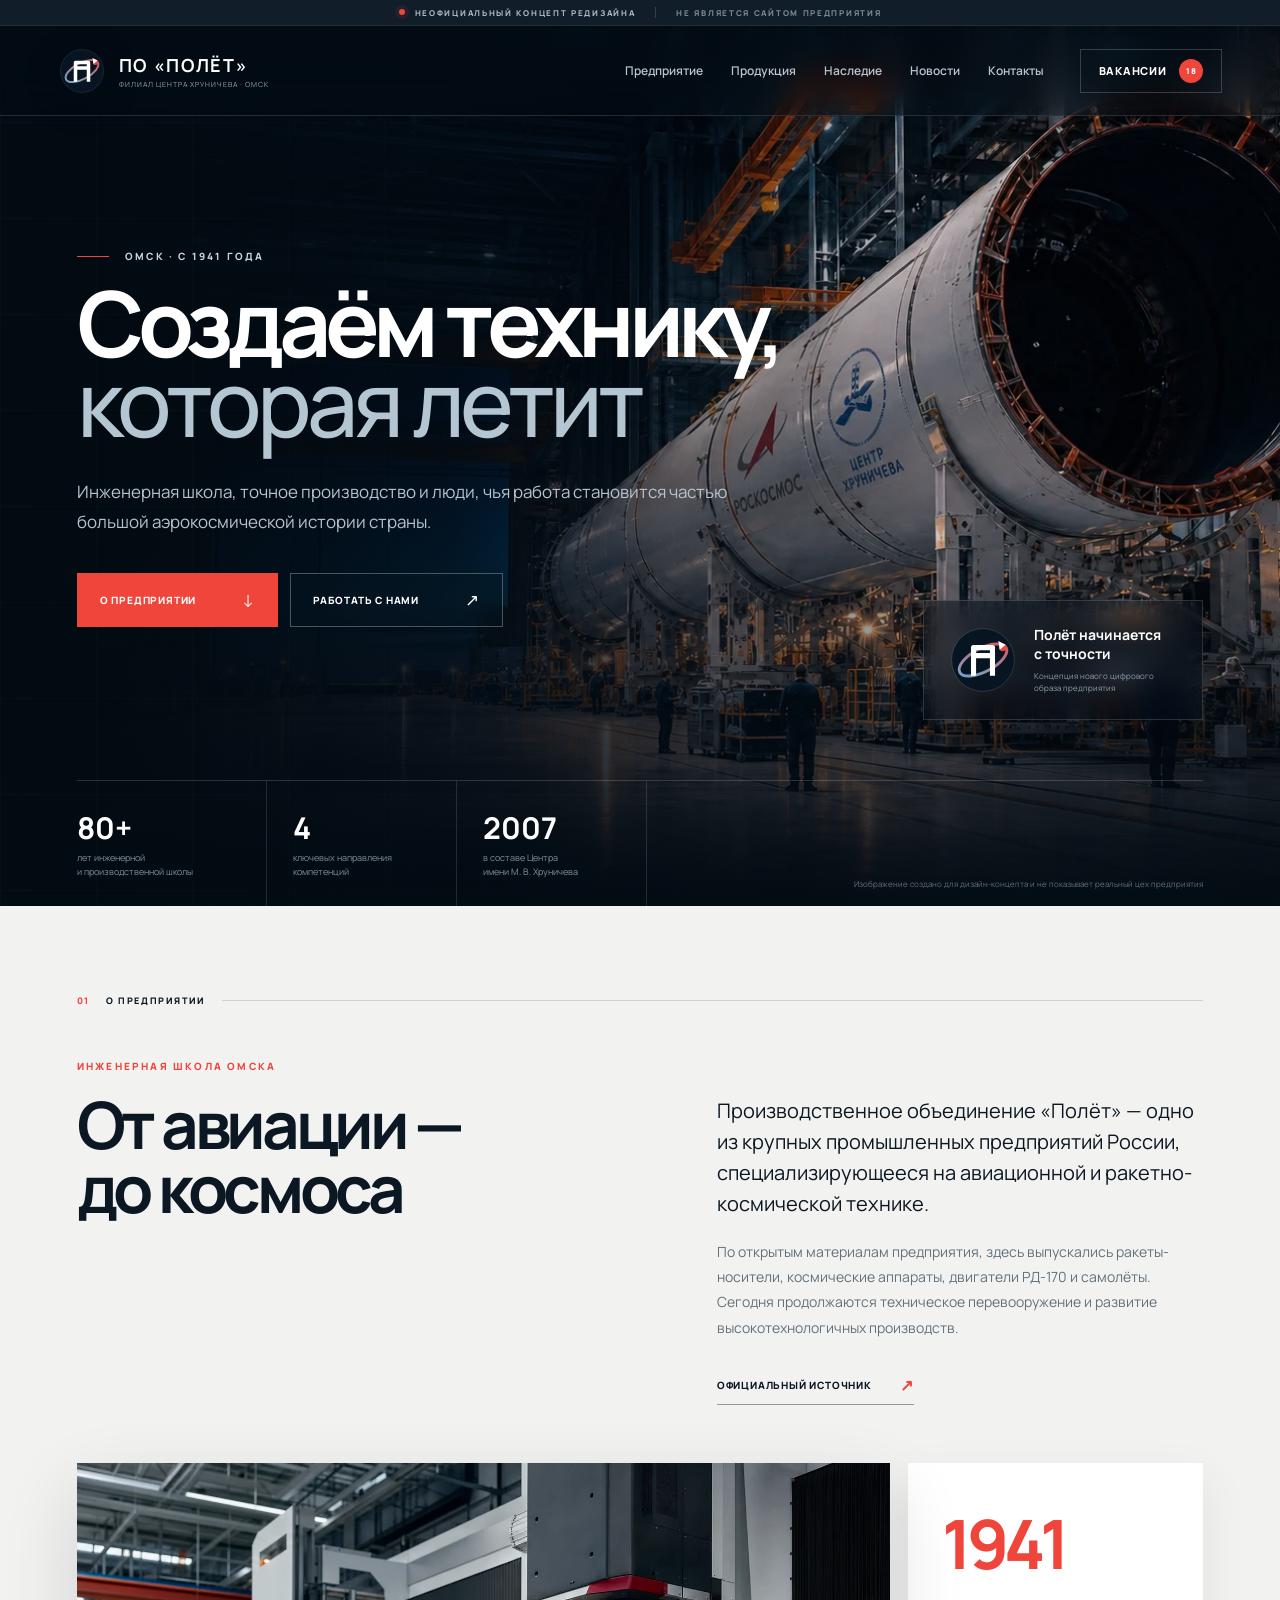
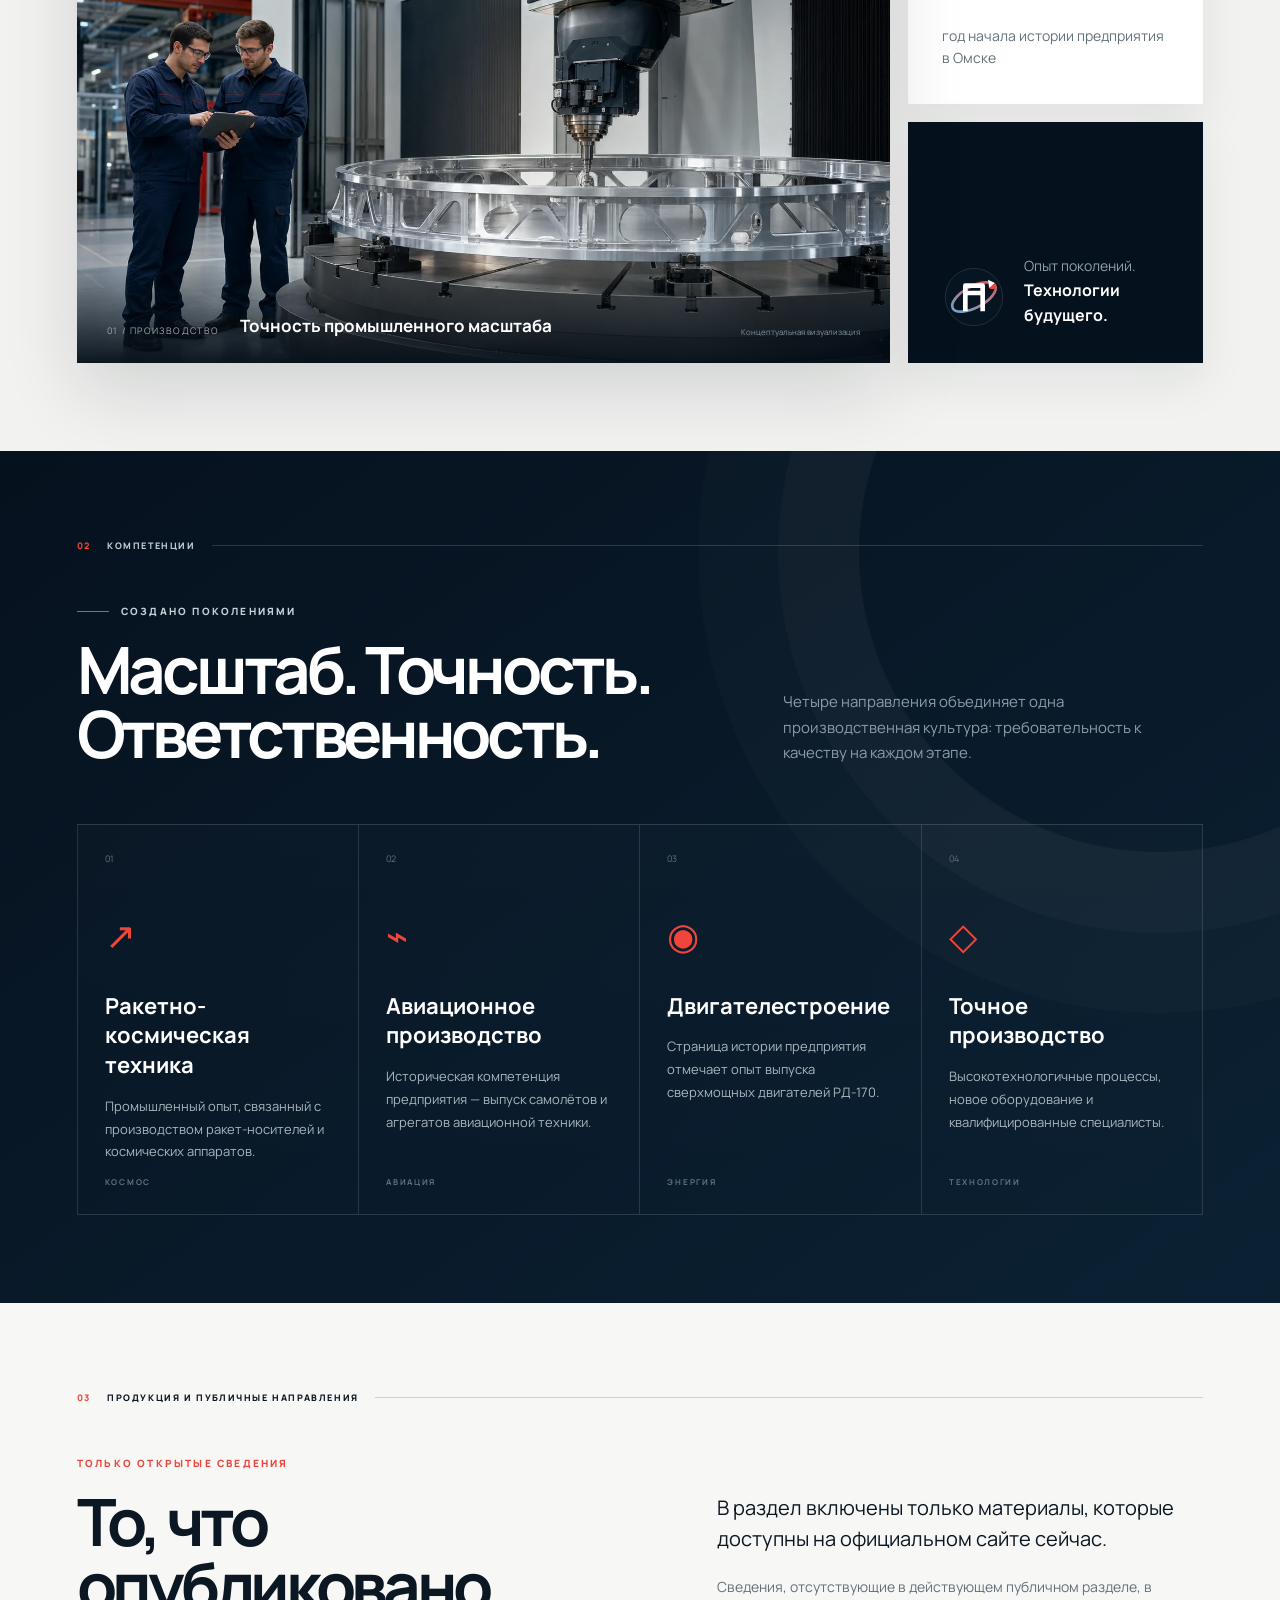
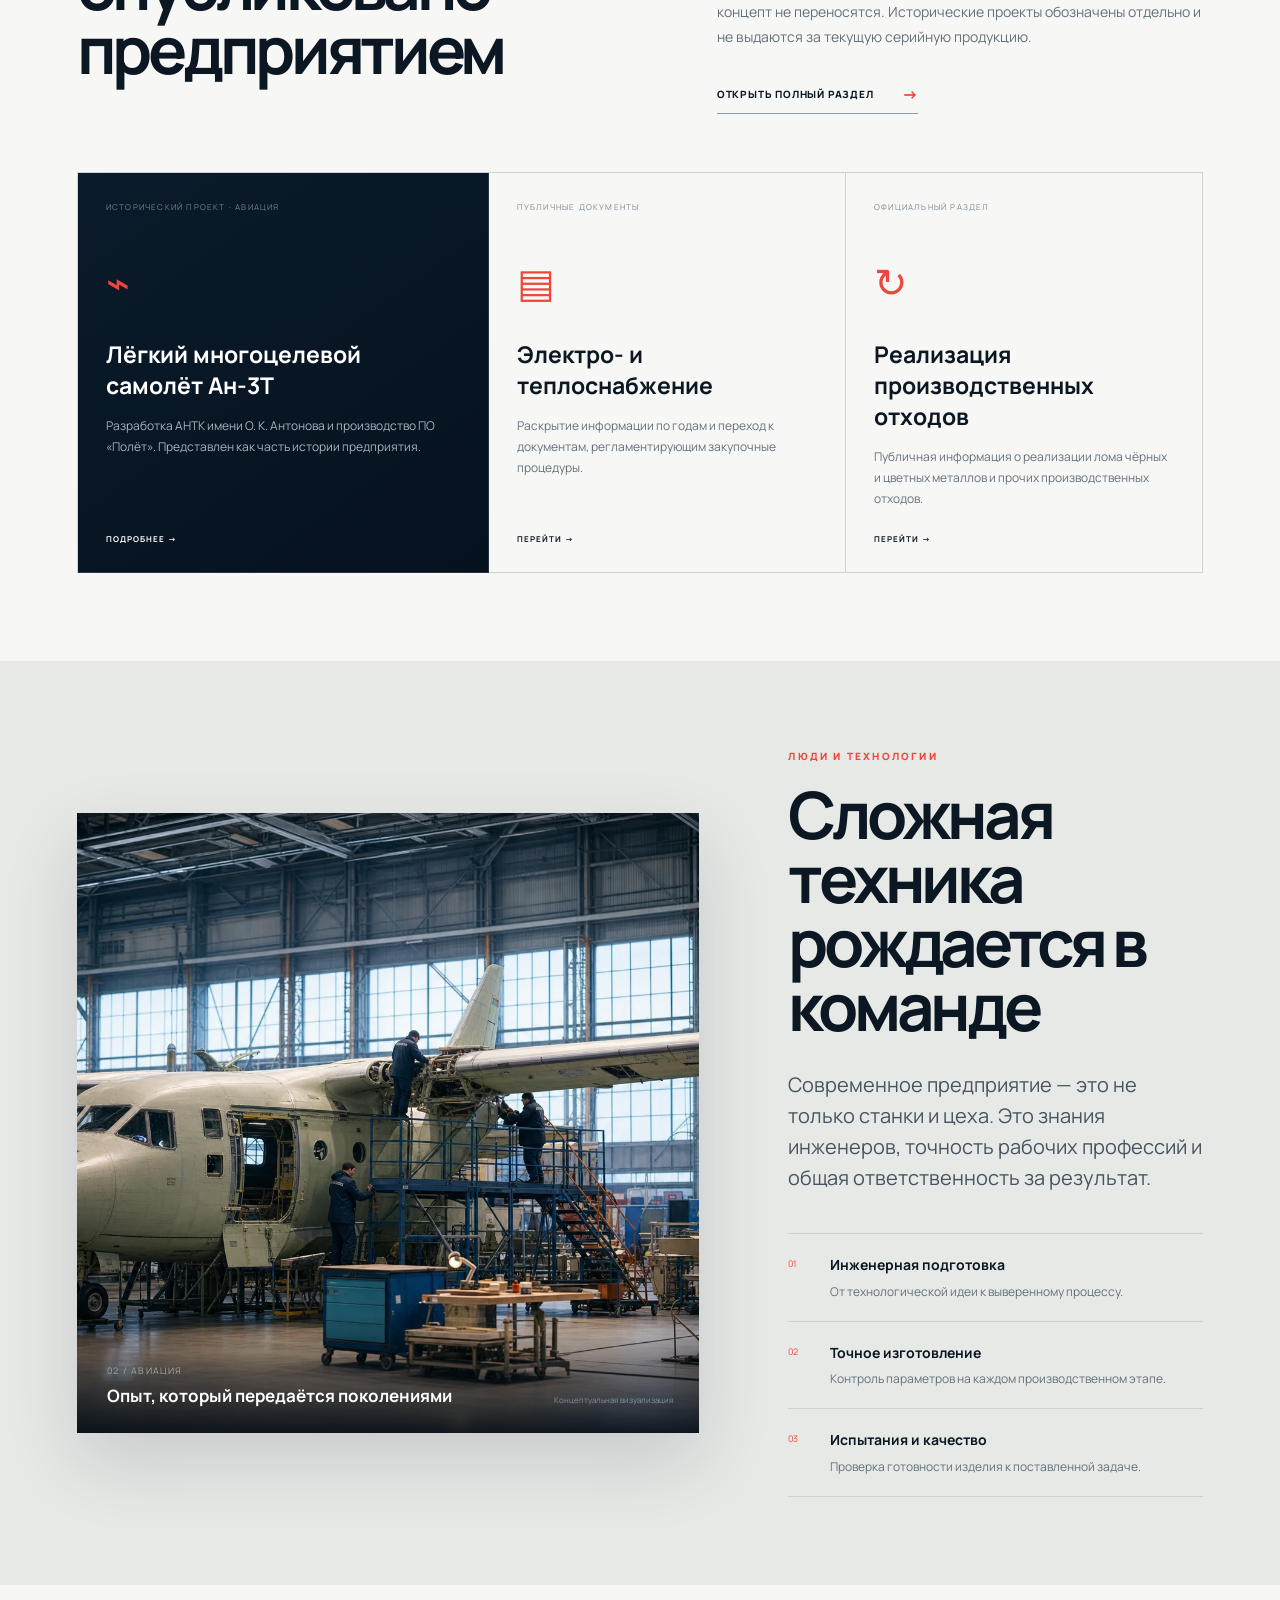
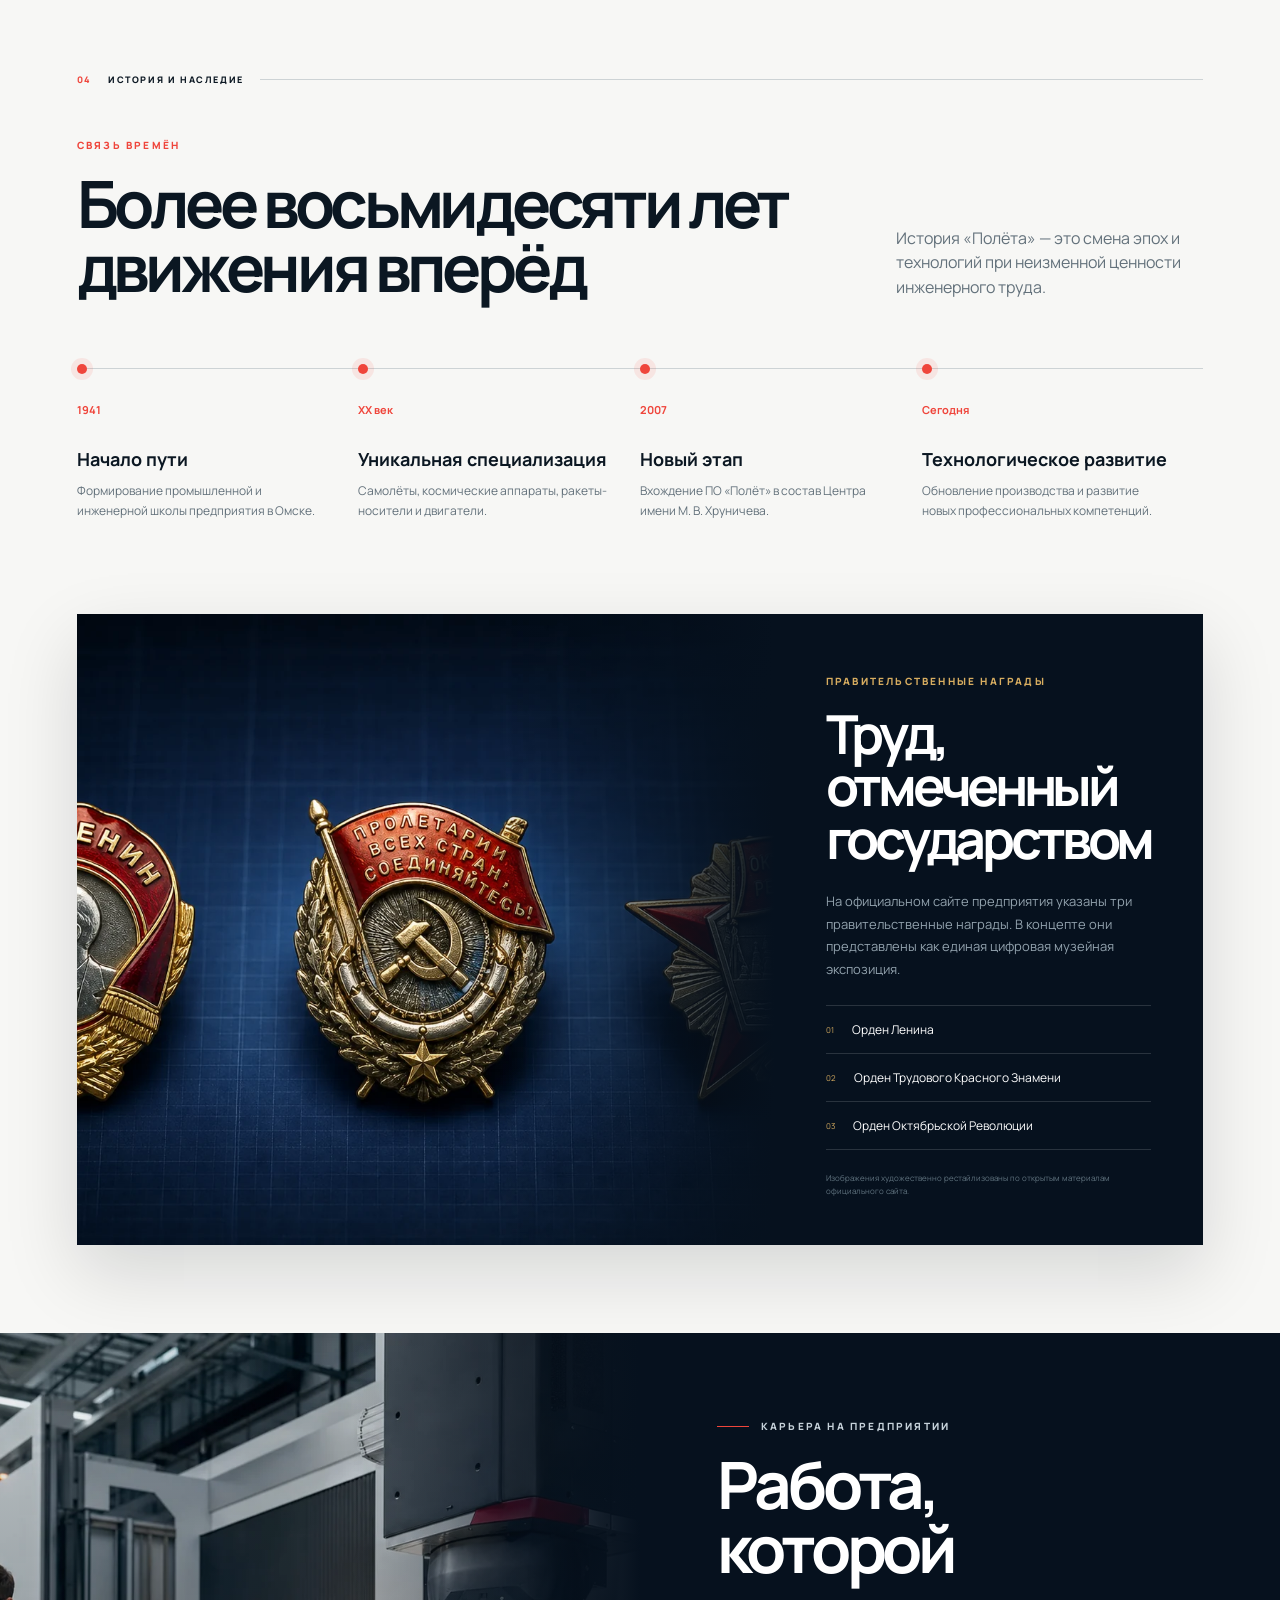
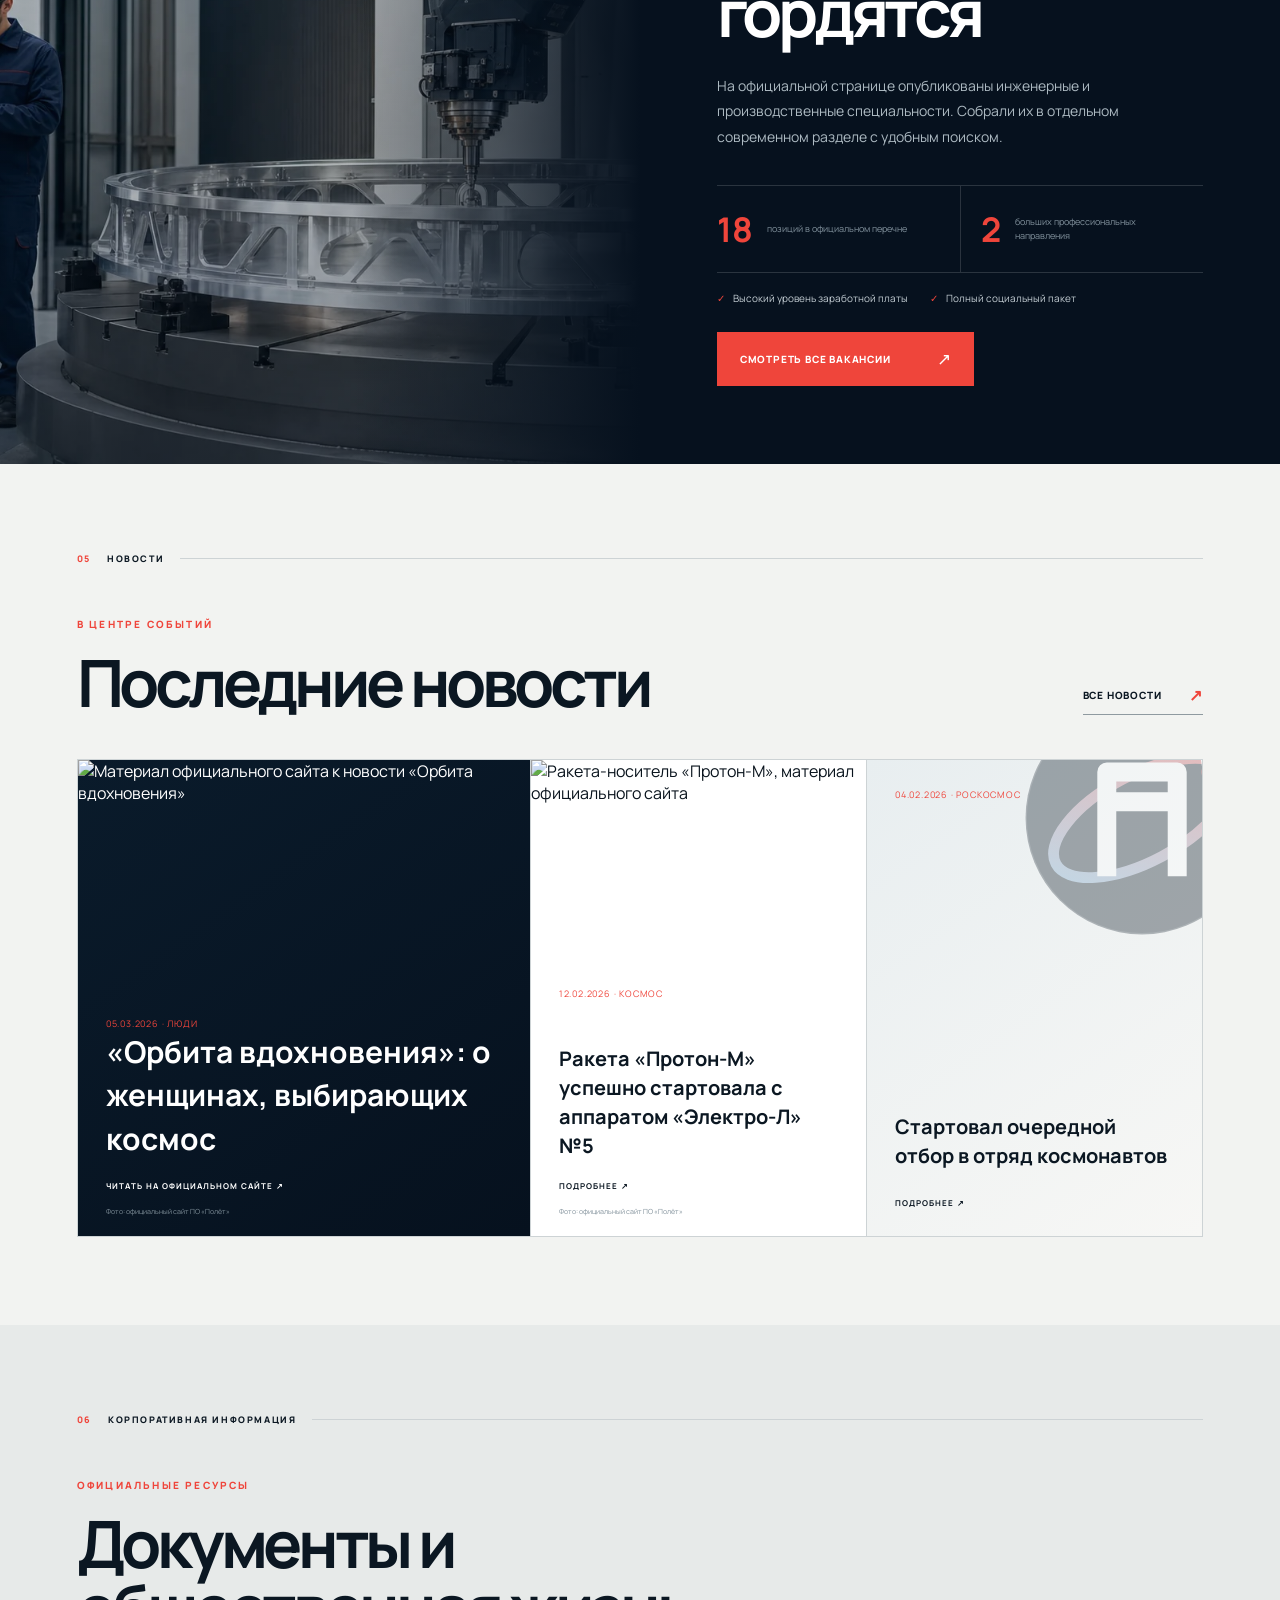
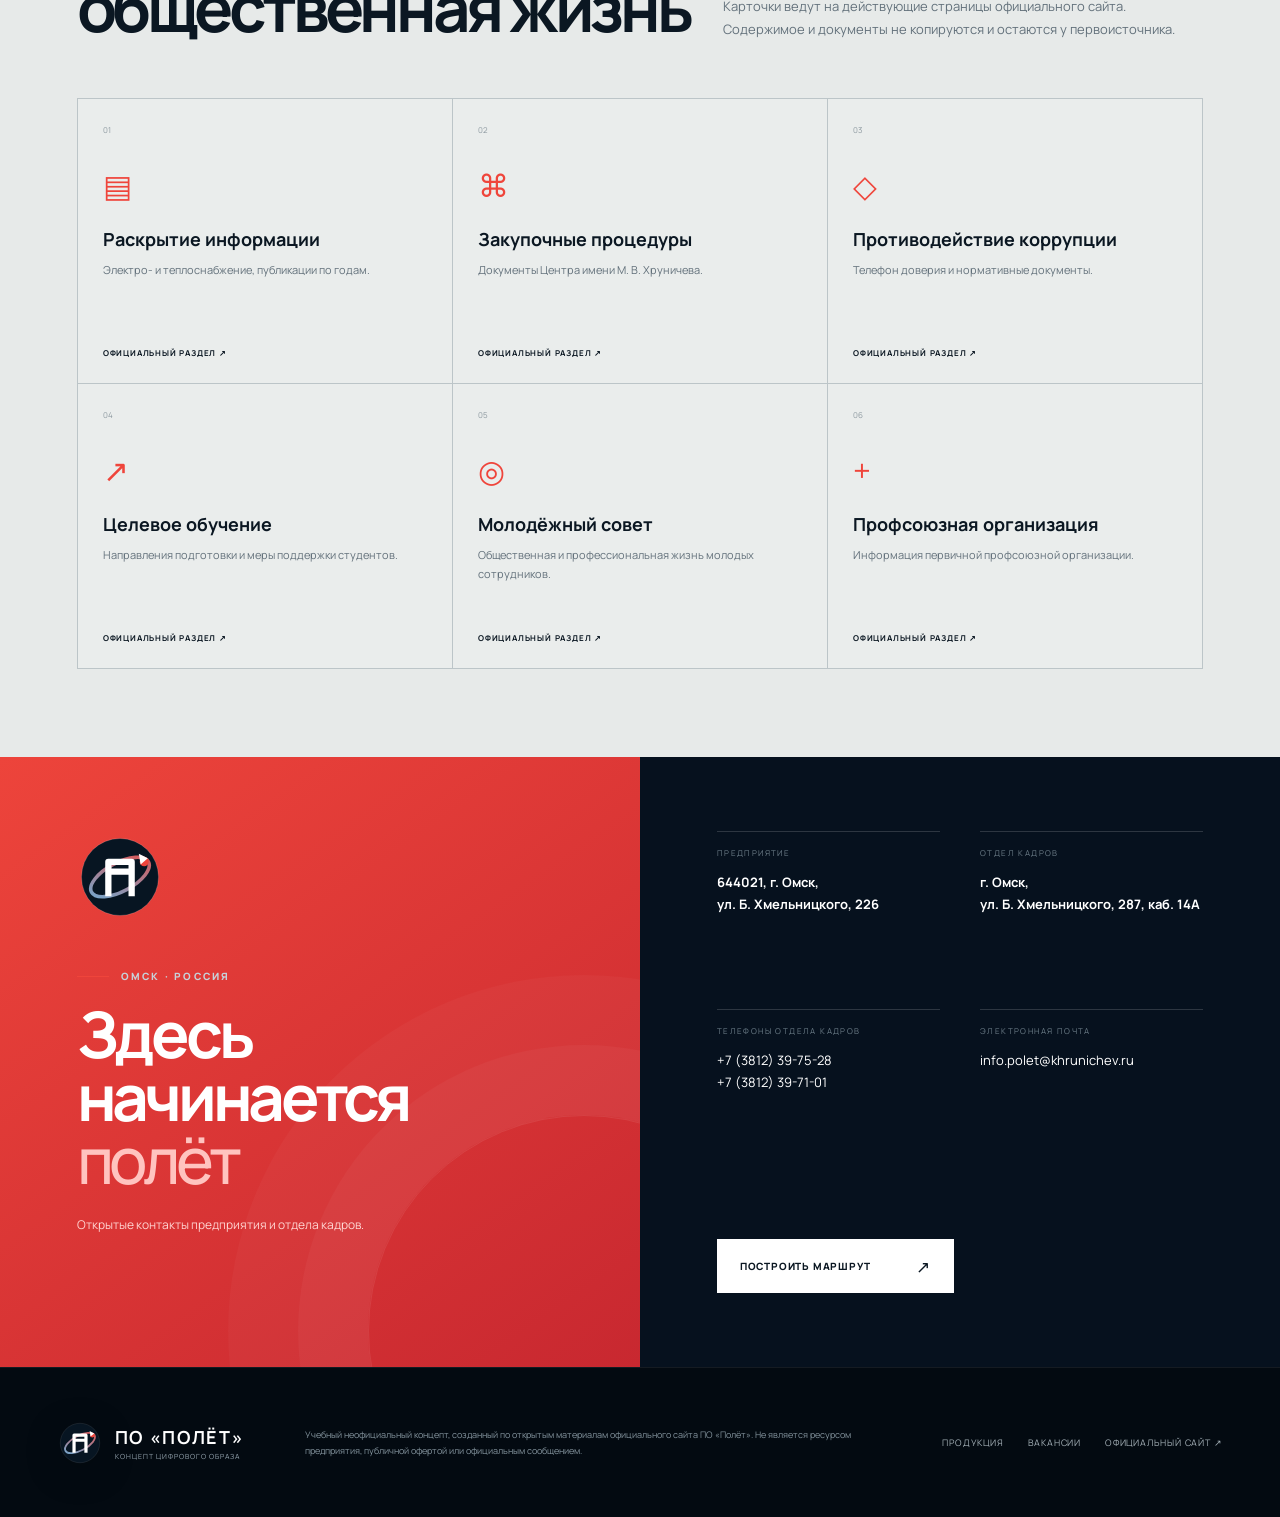
==== commit 5353783f: "Add files via upload" ====
--- a/index.html
+++ b/index.html
@@ -6,6 +6,13 @@
   <meta name="description" content="Неофициальный концепт современного сайта ПО «Полёт» — омского предприятия авиационной и ракетно-космической промышленности.">
   <meta name="theme-color" content="#06111e">
   <title>ПО «Полёт» — концепт современного сайта</title>
+  <meta property="og:type" content="website">
+  <meta property="og:title" content="ПО «Полёт» — концепт современного сайта">
+  <meta property="og:description" content="Современный неофициальный дизайн-концепт сайта омского аэрокосмического предприятия.">
+  <meta property="og:url" content="https://is319.github.io/polet55/">
+  <meta property="og:image" content="https://is319.github.io/polet55/assets/images/hero-space.webp">
+  <meta name="twitter:card" content="summary_large_image">
+  <link rel="icon" href="assets/polet-emblem.svg" type="image/svg+xml">
   <link rel="preconnect" href="https://fonts.googleapis.com">
   <link rel="preconnect" href="https://fonts.gstatic.com" crossorigin>
   <link href="https://fonts.googleapis.com/css2?family=Manrope:wght@400;500;600;700;800&display=swap" rel="stylesheet">
@@ -24,7 +31,7 @@
     </a>
     <nav class="nav" id="main-navigation" data-nav>
       <a href="#about">Предприятие</a>
-      <a href="#competencies">Компетенции</a>
+      <a href="#products">Продукция</a>
       <a href="#heritage">Наследие</a>
       <a href="#news">Новости</a>
       <a href="#contacts">Контакты</a>
@@ -41,7 +48,7 @@
       <div class="hero__veil"></div>
       <div class="hero__lines" aria-hidden="true"></div>
       <div class="container hero__inner">
-        <div class="hero__copy reveal">
+        <div class="hero__copy">
           <p class="kicker kicker--light"><span></span> Омск · с 1941 года</p>
           <h1>Создаём технику,<br><em>которая летит</em></h1>
           <p class="hero__lead">Инженерная школа, точное производство и люди, чья работа становится частью большой аэрокосмической истории страны.</p>
@@ -100,6 +107,27 @@
           <article class="competency-card reveal"><span class="card-index">02</span><div class="line-icon">⌁</div><h3>Авиационное производство</h3><p>Историческая компетенция предприятия — выпуск самолётов и агрегатов авиационной техники.</p><b>Авиация</b></article>
           <article class="competency-card reveal"><span class="card-index">03</span><div class="line-icon">◉</div><h3>Двигателестроение</h3><p>Страница истории предприятия отмечает опыт выпуска сверхмощных двигателей РД-170.</p><b>Энергия</b></article>
           <article class="competency-card reveal"><span class="card-index">04</span><div class="line-icon">◇</div><h3>Точное производство</h3><p>Высокотехнологичные процессы, новое оборудование и квалифицированные специалисты.</p><b>Технологии</b></article>
+        </div>
+      </div>
+    </section>
+
+    <section class="products-section section" id="products">
+      <div class="container">
+        <div class="section-top"><span>03</span><p>Продукция и публичные направления</p><i></i></div>
+        <div class="section-heading section-heading--split reveal">
+          <div><p class="kicker">Только открытые сведения</p><h2>То, что опубликовано<br>предприятием</h2></div>
+          <div class="section-heading__copy"><p class="lead">В раздел включены только материалы, которые доступны на официальном сайте сейчас.</p><p>Сведения, отсутствующие в действующем публичном разделе, в концепт не переносятся. Исторические проекты обозначены отдельно и не выдаются за текущую серийную продукцию.</p><a class="text-link" href="products.html">Открыть полный раздел <span>→</span></a></div>
+        </div>
+        <div class="products-grid">
+          <a class="product-card product-card--history reveal" href="products.html#an3t">
+            <span>Исторический проект · Авиация</span><div class="product-card__icon">⌁</div><h3>Лёгкий многоцелевой самолёт Ан‑3Т</h3><p>Разработка АНТК имени О. К. Антонова и производство ПО «Полёт». Представлен как часть истории предприятия.</p><b>Подробнее →</b>
+          </a>
+          <a class="product-card reveal" href="products.html#disclosure">
+            <span>Публичные документы</span><div class="product-card__icon">▤</div><h3>Электро- и теплоснабжение</h3><p>Раскрытие информации по годам и переход к документам, регламентирующим закупочные процедуры.</p><b>Перейти →</b>
+          </a>
+          <a class="product-card reveal" href="products.html#recycling">
+            <span>Официальный раздел</span><div class="product-card__icon">↻</div><h3>Реализация производственных отходов</h3><p>Публичная информация о реализации лома чёрных и цветных металлов и прочих производственных отходов.</p><b>Перейти →</b>
+          </a>
         </div>
       </div>
     </section>
@@ -125,7 +153,7 @@
 
     <section class="heritage section" id="heritage">
       <div class="container">
-        <div class="section-top"><span>03</span><p>История и наследие</p><i></i></div>
+        <div class="section-top"><span>04</span><p>История и наследие</p><i></i></div>
         <div class="section-heading section-heading--split reveal">
           <div><p class="kicker">Связь времён</p><h2>Более восьмидесяти лет<br>движения вперёд</h2></div>
           <p class="lead">История «Полёта» — это смена эпох и технологий при неизменной ценности инженерного труда.</p>
@@ -171,12 +199,27 @@
 
     <section class="news section" id="news">
       <div class="container">
-        <div class="section-top"><span>04</span><p>Новости</p><i></i></div>
+        <div class="section-top"><span>05</span><p>Новости</p><i></i></div>
         <div class="section-heading section-heading--inline reveal"><div><p class="kicker">В центре событий</p><h2>Последние новости</h2></div><a class="text-link" href="http://www.polyot.su/main.php?id=1" target="_blank" rel="noopener">Все новости <span>↗</span></a></div>
         <div class="news-grid">
-          <a class="news-card news-card--feature reveal" href="http://www.polyot.su/main.php?id=1&amp;nid=1391" target="_blank" rel="noopener"><span>05.03.2026 · Люди</span><div class="news-card__mark"><img src="assets/polet-emblem.svg" alt=""></div><h3>«Орбита вдохновения»: о женщинах, выбирающих космос</h3><b>Читать на официальном сайте ↗</b></a>
-          <a class="news-card reveal" href="http://www.polyot.su/main.php?id=1&amp;nid=1392" target="_blank" rel="noopener"><span>12.02.2026 · Космос</span><h3>Ракета «Протон-М» успешно стартовала с аппаратом «Электро-Л» №5</h3><b>Подробнее ↗</b></a>
-          <a class="news-card reveal" href="http://www.polyot.su/main.php?id=1&amp;nid=1389" target="_blank" rel="noopener"><span>04.02.2026 · Роскосмос</span><h3>Стартовал очередной отбор в отряд космонавтов</h3><b>Подробнее ↗</b></a>
+          <a class="news-card news-card--feature news-card--with-image reveal" href="http://www.polyot.su/main.php?id=1&amp;nid=1391" target="_blank" rel="noopener"><img class="news-card__image" src="assets/images/official/news-women-space.webp" alt="Материал официального сайта к новости «Орбита вдохновения»" loading="lazy"><span>05.03.2026 · Люди</span><h3>«Орбита вдохновения»: о женщинах, выбирающих космос</h3><b>Читать на официальном сайте ↗</b><small>Фото: официальный сайт ПО «Полёт»</small></a>
+          <a class="news-card news-card--with-image reveal" href="http://www.polyot.su/main.php?id=1&amp;nid=1392" target="_blank" rel="noopener"><img class="news-card__image" src="assets/images/official/news-proton.webp" alt="Ракета-носитель «Протон-М», материал официального сайта" loading="lazy"><span>12.02.2026 · Космос</span><h3>Ракета «Протон-М» успешно стартовала с аппаратом «Электро-Л» №5</h3><b>Подробнее ↗</b><small>Фото: официальный сайт ПО «Полёт»</small></a>
+          <a class="news-card news-card--graphic reveal" href="http://www.polyot.su/main.php?id=1&amp;nid=1389" target="_blank" rel="noopener"><span>04.02.2026 · Роскосмос</span><div class="news-card__mark"><img src="assets/polet-emblem.svg" alt=""></div><h3>Стартовал очередной отбор в отряд космонавтов</h3><b>Подробнее ↗</b></a>
+        </div>
+      </div>
+    </section>
+
+    <section class="corporate section" id="corporate">
+      <div class="container">
+        <div class="section-top"><span>06</span><p>Корпоративная информация</p><i></i></div>
+        <div class="section-heading section-heading--inline reveal"><div><p class="kicker">Официальные ресурсы</p><h2>Документы и общественная жизнь</h2></div><p class="corporate__intro">Карточки ведут на действующие страницы официального сайта. Содержимое и документы не копируются и остаются у первоисточника.</p></div>
+        <div class="corporate-grid">
+          <a class="corporate-card reveal" href="http://www.polyot.su/main.php?id=328" target="_blank" rel="noopener"><span>01</span><div>▤</div><h3>Раскрытие информации</h3><p>Электро- и теплоснабжение, публикации по годам.</p><b>Официальный раздел ↗</b></a>
+          <a class="corporate-card reveal" href="http://www.khrunichev.ru/main.php?id=251" target="_blank" rel="noopener"><span>02</span><div>⌘</div><h3>Закупочные процедуры</h3><p>Документы Центра имени М. В. Хруничева.</p><b>Официальный раздел ↗</b></a>
+          <a class="corporate-card reveal" href="http://www.polyot.su/main.php?id=338" target="_blank" rel="noopener"><span>03</span><div>◇</div><h3>Противодействие коррупции</h3><p>Телефон доверия и нормативные документы.</p><b>Официальный раздел ↗</b></a>
+          <a class="corporate-card reveal" href="http://www.polyot.su/main.php?id=210" target="_blank" rel="noopener"><span>04</span><div>↗</div><h3>Целевое обучение</h3><p>Направления подготовки и меры поддержки студентов.</p><b>Официальный раздел ↗</b></a>
+          <a class="corporate-card reveal" href="http://www.polyot.su/main.php?id=307" target="_blank" rel="noopener"><span>05</span><div>◎</div><h3>Молодёжный совет</h3><p>Общественная и профессиональная жизнь молодых сотрудников.</p><b>Официальный раздел ↗</b></a>
+          <a class="corporate-card reveal" href="http://www.polyot.su/main.php?id=310" target="_blank" rel="noopener"><span>06</span><div>+</div><h3>Профсоюзная организация</h3><p>Информация первичной профсоюзной организации.</p><b>Официальный раздел ↗</b></a>
         </div>
       </div>
     </section>
@@ -196,7 +239,7 @@
   <footer class="footer">
     <a class="brand" href="#top"><img src="assets/polet-emblem.svg" alt="" width="46" height="46"><span class="brand__type"><b>ПО «ПОЛЁТ»</b><small>концепт цифрового образа</small></span></a>
     <p>Учебный неофициальный концепт, созданный по открытым материалам официального сайта ПО «Полёт». Не является ресурсом предприятия, публичной офертой или официальным сообщением.</p>
-    <div class="footer__links"><a href="vacancies.html">Вакансии</a><a href="http://www.polyot.su/" target="_blank" rel="noopener">Официальный сайт ↗</a></div>
+    <div class="footer__links"><a href="products.html">Продукция</a><a href="vacancies.html">Вакансии</a><a href="http://www.polyot.su/" target="_blank" rel="noopener">Официальный сайт ↗</a></div>
   </footer>
 
   <script src="script.js"></script>
--- a/style.css
+++ b/style.css
@@ -24,12 +24,13 @@
 a{color:inherit;text-decoration:none}
 button,input{font:inherit}
 .container{width:min(1380px,88vw);margin-inline:auto}
-.section{padding:96px 0}
-
-.concept-bar{height:32px;padding:0 4vw;background:var(--red);color:#fff;display:flex;align-items:center;justify-content:center;gap:20px;font-size:9px;font-weight:800;text-transform:uppercase;letter-spacing:1.8px;position:relative;z-index:60}
-.concept-bar span+span{padding-left:20px;border-left:1px solid #ffffff66;color:#ffd9d7}
-
-.site-header{height:90px;padding:0 4.5vw;display:flex;align-items:center;gap:36px;color:#fff;position:absolute;left:0;right:0;top:32px;z-index:50;border-bottom:1px solid #ffffff22;background:linear-gradient(180deg,rgba(3,12,21,.82),rgba(3,12,21,.34));backdrop-filter:blur(14px);transition:height .3s,background .3s,box-shadow .3s}
+.section{padding:88px 0}
+
+.concept-bar{height:26px;padding:0 4vw;background:#111d29;color:#aab8c1;display:flex;align-items:center;justify-content:center;gap:20px;font-size:8px;font-weight:800;text-transform:uppercase;letter-spacing:1.7px;position:relative;z-index:60;border-bottom:1px solid #ffffff12}
+.concept-bar span:first-child:before{content:"";width:6px;height:6px;border-radius:50%;background:var(--red);display:inline-block;margin:0 10px 1px 0;box-shadow:0 0 0 4px #ef453b18}
+.concept-bar span+span{padding-left:20px;border-left:1px solid #ffffff28;color:#778994}
+
+.site-header{height:90px;padding:0 4.5vw;display:flex;align-items:center;gap:36px;color:#fff;position:absolute;left:0;right:0;top:26px;z-index:50;border-bottom:1px solid #ffffff22;background:linear-gradient(180deg,rgba(3,12,21,.82),rgba(3,12,21,.34));backdrop-filter:blur(14px);transition:height .3s,background .3s,box-shadow .3s}
 .site-header.is-scrolled{position:fixed;top:0;height:76px;background:rgba(5,16,28,.96);box-shadow:0 12px 35px rgba(0,0,0,.2)}
 .site-header--solid{position:relative;top:0;background:var(--navy);height:84px}
 .site-header--solid.is-scrolled{position:fixed}
@@ -44,6 +45,8 @@
 .nav a:after{content:"";position:absolute;left:0;right:100%;bottom:-9px;height:2px;background:var(--red);transition:right .3s}
 .nav a:hover{color:#fff}
 .nav a:hover:after{right:0}
+.nav a.is-current{color:#fff}
+.nav a.is-current:after{right:0}
 .header-action{height:44px;padding:0 18px;display:flex;align-items:center;gap:13px;border:1px solid #ffffff30;font-size:11px;font-weight:800;text-transform:uppercase;letter-spacing:.7px;transition:.25s}
 .header-action span{width:24px;height:24px;border-radius:50%;background:var(--red);display:grid;place-items:center;font-size:8px}
 .header-action:hover,.header-action.is-active{background:#fff;color:var(--ink);border-color:#fff}
@@ -52,7 +55,7 @@
 .menu-button[aria-expanded="true"] span:first-child{transform:translateY(4.5px) rotate(45deg)}
 .menu-button[aria-expanded="true"] span:last-child{transform:translateY(-4.5px) rotate(-45deg)}
 
-.hero{min-height:880px;height:calc(100vh - 32px);max-height:1040px;background:var(--navy);color:#fff;position:relative;overflow:hidden}
+.hero{min-height:880px;height:calc(100vh - 26px);max-height:1040px;background:var(--navy);color:#fff;position:relative;overflow:hidden}
 .hero__image{position:absolute;inset:0;width:100%;height:100%;object-fit:cover;object-position:center}
 .hero__veil{position:absolute;inset:0;background:linear-gradient(90deg,rgba(2,10,18,.98) 0%,rgba(2,10,18,.83) 35%,rgba(2,10,18,.18) 72%),linear-gradient(0deg,rgba(3,11,19,.98),transparent 40%)}
 .hero__lines{position:absolute;inset:0;opacity:.33;background:linear-gradient(#ffffff0d 1px,transparent 1px),linear-gradient(90deg,#ffffff0d 1px,transparent 1px);background-size:96px 96px;mask-image:linear-gradient(90deg,#000,transparent 72%)}
@@ -132,7 +135,7 @@
 .card-index{font-size:9px;color:#607480}
 .line-icon{margin:45px 0 32px;color:var(--red);font-size:37px;font-weight:300}
 .competency-card h3{font-size:22px;line-height:1.35;margin:0 0 14px}
-.competency-card p{font-size:13px;line-height:1.75;color:#8e9da8;margin:0}
+.competency-card p{font-size:13px;line-height:1.75;color:#a9b6bf;margin:0}
 .competency-card>b{margin-top:auto;color:#5f7380;font-size:8px;text-transform:uppercase;letter-spacing:1.7px}
 
 .production-story{background:var(--paper-2)}
@@ -173,7 +176,7 @@
 .career-teaser__media:after{content:"";position:absolute;inset:0;background:linear-gradient(90deg,transparent 55%,var(--navy)),linear-gradient(0deg,#06111e88,transparent)}
 .career-teaser__media img{width:100%;height:100%;object-fit:cover}
 .career-teaser__copy{padding:86px max(6vw,54px) 78px;display:flex;flex-direction:column;justify-content:center}
-.career-teaser__copy>p:not(.kicker){font-size:14px;line-height:1.8;color:#95a4ae;max-width:620px;margin:28px 0}
+.career-teaser__copy>p:not(.kicker){font-size:14px;line-height:1.8;color:#adbac2;max-width:620px;margin:28px 0}
 .career-teaser__facts{display:grid;grid-template-columns:1fr 1fr;border-top:1px solid #ffffff25;border-bottom:1px solid #ffffff25;margin:8px 0 18px}
 .career-teaser__facts div{padding:20px 20px 20px 0;display:flex;gap:14px;align-items:center}
 .career-teaser__facts div+div{border-left:1px solid #ffffff25;padding-left:20px}
@@ -192,9 +195,22 @@
 .news-card>span{font-size:9px;color:var(--red);text-transform:uppercase;letter-spacing:.8px}
 .news-card h3{font-size:20px;line-height:1.45;margin:auto 0 27px}
 .news-card>b{font-size:8px;text-transform:uppercase;letter-spacing:1px}
+.news-card>small{font-size:7px;color:#80909a}
 .news-card--feature{background:linear-gradient(145deg,var(--navy-2),var(--navy));color:#fff}
 .news-card--feature:hover{background:linear-gradient(145deg,#102b42,#071522)}
 .news-card--feature h3{font-size:30px;position:relative;z-index:2}
+.news-card--with-image{padding:0;min-height:450px;background:#fff}
+.news-card--feature.news-card--with-image{background:linear-gradient(145deg,var(--navy-2),var(--navy));color:#fff}
+.news-card--feature.news-card--with-image:hover{background:linear-gradient(145deg,#102b42,#071522)}
+.news-card--with-image .news-card__image{width:100%;height:205px;object-fit:cover;filter:saturate(.82) contrast(1.04);transition:transform .65s ease,filter .3s}
+.news-card--feature.news-card--with-image .news-card__image{height:235px}
+.news-card--with-image:hover .news-card__image{transform:scale(1.025);filter:saturate(1) contrast(1.04)}
+.news-card--with-image>span{margin:22px 28px 0}
+.news-card--with-image h3{margin:auto 28px 20px}
+.news-card--with-image>b{margin:0 28px 16px}
+.news-card--with-image>small{margin:0 28px 20px}
+.news-card--graphic{background:linear-gradient(145deg,#e8eef0,#f7f7f5)}
+.news-card--graphic:hover{background:#fff}
 .news-card__mark{position:absolute;width:260px;height:260px;right:-70px;top:-72px;opacity:.35}
 .news-card__mark img{width:100%;height:100%}
 
@@ -215,7 +231,7 @@
 
 .footer{background:#030a11;color:#fff;min-height:150px;padding:38px 4.5vw;display:grid;grid-template-columns:auto minmax(300px,1fr) auto;align-items:center;gap:60px;border-top:1px solid #ffffff12}
 .footer .brand>img{width:44px;height:44px}
-.footer p{margin:0;max-width:720px;color:#667680;font-size:9px;line-height:1.7}
+.footer p{margin:0;max-width:720px;color:#85959f;font-size:9px;line-height:1.7}
 .footer__links{display:flex;gap:24px}
 .footer__links a{font-size:9px;text-transform:uppercase;letter-spacing:.8px;color:#a5b1b8}
 .footer__links a:hover{color:#fff}
@@ -265,7 +281,7 @@
 .vacancy-card__meta{display:flex;justify-content:space-between;gap:14px;margin:30px 0 18px;font-size:8px;text-transform:uppercase;letter-spacing:.7px;color:#6d808c}
 .vacancy-card__meta b{color:#9cabb4;text-align:right}
 .vacancy-card h3{font-size:20px;line-height:1.35;margin:0 0 13px}
-.vacancy-card p{font-size:11px;line-height:1.7;color:#768995;margin:0}
+.vacancy-card p{font-size:11px;line-height:1.7;color:#95a6b1;margin:0}
 .vacancy-card a{margin-top:auto;padding-top:25px;font-size:8px;font-weight:800;text-transform:uppercase;letter-spacing:1px;color:#c3ced4}
 .vacancy-card a:hover{color:#fff}
 .vacancy-empty{border:1px solid #ffffff25;padding:35px;color:#8fa0aa;text-align:center}
@@ -283,6 +299,101 @@
 .apply-section__address a{width:max-content;border-bottom:1px solid #81909a;padding-bottom:5px;font-size:10px;text-transform:uppercase;letter-spacing:.8px}
 .apply-section__address small{font-size:8px;line-height:1.6;color:#637681;margin-top:28px}
 
+/* Продукция на главной */
+.products-section{background:#f7f7f5}
+.products-grid{display:grid;grid-template-columns:1.15fr 1fr 1fr;border-top:1px solid var(--line);border-left:1px solid var(--line)}
+.product-card{min-height:360px;padding:28px;display:flex;flex-direction:column;border-right:1px solid var(--line);border-bottom:1px solid var(--line);background:#fff0;transition:transform .3s,box-shadow .3s,background .3s}
+.product-card:hover{transform:translateY(-6px);background:#fff;box-shadow:var(--shadow);z-index:2}
+.product-card>span{font-size:8px;color:#7d8a92;text-transform:uppercase;letter-spacing:1.2px}
+.product-card__icon{font-size:40px;color:var(--red);margin:42px 0 30px}
+.product-card h3{font-size:23px;line-height:1.35;margin:0 0 14px}
+.product-card p{font-size:12px;line-height:1.75;color:var(--muted);margin:0}
+.product-card>b{font-size:8px;text-transform:uppercase;letter-spacing:1px;margin-top:auto;padding-top:24px}
+.product-card--history{background:linear-gradient(145deg,var(--navy-2),var(--navy));color:#fff;border-color:#ffffff20}
+.product-card--history:hover{background:linear-gradient(145deg,#102d44,#071522)}
+.product-card--history p{color:#a6b4bd}
+.product-card--history>span{color:#70838f}
+
+/* Корпоративные разделы */
+.corporate{background:#e7eae9}
+.corporate__intro{max-width:480px;margin:0;color:var(--muted);font-size:13px;line-height:1.75}
+.corporate-grid{display:grid;grid-template-columns:repeat(3,minmax(0,1fr));border-top:1px solid #bcc5c8;border-left:1px solid #bcc5c8}
+.corporate-card{min-height:285px;padding:25px;display:flex;flex-direction:column;border-right:1px solid #bcc5c8;border-bottom:1px solid #bcc5c8;background:#ffffff20;transition:transform .3s,background .3s,box-shadow .3s}
+.corporate-card:hover{background:#fff;transform:translateY(-5px);box-shadow:0 22px 50px rgba(7,19,30,.11);z-index:2}
+.corporate-card>span{font-size:8px;color:#8b979e}
+.corporate-card>div{font-size:31px;color:var(--red);margin:29px 0 21px}
+.corporate-card h3{font-size:18px;margin:0 0 10px}
+.corporate-card p{font-size:11px;line-height:1.7;color:var(--muted);margin:0}
+.corporate-card>b{font-size:8px;text-transform:uppercase;letter-spacing:.8px;margin-top:auto;padding-top:18px}
+
+/* Целевое обучение */
+.education-teaser{background:#edf0ef}
+.education-teaser__grid{display:grid;grid-template-columns:.8fr 1.2fr;gap:8vw;align-items:center}
+.education-teaser__copy h2{font-size:clamp(43px,5vw,72px);line-height:.98;letter-spacing:-4px;margin:0}
+.education-teaser__copy .lead{font-size:17px;color:#55636c;margin:27px 0}
+.education-teaser__details{display:grid;grid-template-columns:1fr 1fr;border-top:1px solid var(--line);border-left:1px solid var(--line)}
+.education-teaser__details article{min-height:150px;padding:20px;border-right:1px solid var(--line);border-bottom:1px solid var(--line);display:grid;grid-template-columns:34px 1fr}
+.education-teaser__details article>span{font-size:8px;color:var(--red);padding-top:3px}
+.education-teaser__details p{font-size:11px;line-height:1.65;color:var(--muted);margin:0}
+.education-teaser__details b{display:block;color:var(--ink);font-size:14px;margin-bottom:6px}
+.education-teaser__details>small{grid-column:1/-1;color:#7f8c94;font-size:8px;line-height:1.6;padding:17px 0}
+
+/* Полная страница продукции */
+.products-hero{height:690px;position:relative;background:var(--navy);color:#fff;overflow:hidden}
+.products-hero>img{position:absolute;inset:0;width:100%;height:100%;object-fit:cover;object-position:center 44%}
+.products-hero__overlay{position:absolute;inset:0;background:linear-gradient(90deg,rgba(3,12,21,.98),rgba(3,12,21,.73) 50%,rgba(3,12,21,.2)),linear-gradient(0deg,rgba(3,12,21,.98),transparent 45%)}
+.products-hero__content{height:100%;position:relative;z-index:2;display:flex;flex-direction:column;justify-content:center;padding-bottom:95px}
+.products-hero h1{font-size:clamp(58px,6.1vw,94px);line-height:.93;letter-spacing:-5px;margin:0 0 26px;max-width:1050px}
+.products-hero__content>p:last-child{max-width:650px;font-size:15px;line-height:1.75;color:#adbbc4;margin:0}
+.products-hero__notice{position:absolute;left:0;right:0;bottom:0;z-index:3;min-height:94px;border-top:1px solid #ffffff28;display:grid;grid-template-columns:190px 1fr;gap:25px;align-items:center}
+.products-hero__notice span{font-size:8px;text-transform:uppercase;letter-spacing:1.2px;color:var(--red)}
+.products-hero__notice p{font-size:9px;line-height:1.65;color:#7f919c;margin:0;max-width:800px}
+.public-directions{background:#f6f7f5}
+.public-directions .section-heading--split>.lead{font-size:17px;color:var(--muted);align-self:end;margin:0}
+.public-direction-grid{display:grid;grid-template-columns:1fr 1fr;box-shadow:var(--shadow)}
+.public-direction-card{min-height:470px;padding:42px;background:#fff;display:flex;flex-direction:column}
+.public-direction-card>span{font-size:8px;text-transform:uppercase;letter-spacing:1.2px;color:#87949c}
+.public-direction-card__icon{font-size:46px;color:var(--red);margin:55px 0 36px}
+.public-direction-card h3{font-size:30px;line-height:1.3;margin:0 0 16px}
+.public-direction-card p{font-size:13px;line-height:1.75;color:var(--muted);margin:0;max-width:590px}
+.public-direction-card--dark{background:var(--navy);color:#fff}
+.public-direction-card--dark p{color:#a4b2bb}
+.public-direction-card__links{margin-top:auto;padding-top:30px;display:flex;gap:22px;flex-wrap:wrap}
+.public-direction-card__links a{font-size:8px;text-transform:uppercase;letter-spacing:.9px;border-bottom:1px solid #8b969c;padding-bottom:6px}
+.an3t-section{background:linear-gradient(145deg,#06111e,#0a2133);color:#fff}
+.an3t-layout{display:grid;grid-template-columns:.9fr 1.1fr;gap:8vw;align-items:center}
+.an3t-copy h2,.source-policy__copy h2{font-size:clamp(46px,5.4vw,80px);line-height:.96;letter-spacing:-4.5px;margin:0}
+.an3t-copy .lead{color:#d0d9de;margin-top:30px}
+.an3t-copy>p:not(.kicker):not(.lead){font-size:13px;line-height:1.75;color:#96a7b1}
+.an3t-copy .button{margin-top:20px}
+.an3t-facts{display:grid;grid-template-columns:1fr 1fr;border-top:1px solid #ffffff25;border-left:1px solid #ffffff25}
+.an3t-facts article{min-height:190px;padding:25px;border-right:1px solid #ffffff25;border-bottom:1px solid #ffffff25;display:flex;flex-direction:column;justify-content:space-between}
+.an3t-facts strong{font-size:35px;color:var(--red)}
+.an3t-facts span{font-size:10px;line-height:1.65;color:#97a8b2}
+.an3t-features{margin-top:70px;padding:32px 36px;border:1px solid #ffffff24;display:grid;grid-template-columns:240px 1fr;gap:40px}
+.an3t-features>p{font-size:10px;text-transform:uppercase;letter-spacing:1.2px;color:#7e929e;margin:0}
+.an3t-features ul{list-style:none;margin:0;padding:0;display:grid;grid-template-columns:1fr 1fr;gap:13px 25px}
+.an3t-features li{font-size:11px;color:#c2cdd3}
+.an3t-features li:before{content:"—";color:var(--red);margin-right:8px}
+.source-policy{background:#e7eae9}
+.source-policy__grid{display:grid;grid-template-columns:.45fr 1.55fr;gap:8vw;align-items:center}
+.source-policy__mark{min-height:360px;background:var(--navy);color:#fff;padding:36px;display:flex;flex-direction:column;justify-content:space-between;box-shadow:var(--shadow)}
+.source-policy__mark img{width:90px}
+.source-policy__mark span{font-size:9px;text-transform:uppercase;letter-spacing:1.3px;color:#8799a4}
+.source-policy__copy p:not(.kicker){font-size:14px;line-height:1.8;color:#596871;max-width:850px}
+
+/* 404 */
+.error-page{background:var(--navy);color:#fff}
+.error-screen{min-height:calc(100vh - 26px);display:grid;place-items:center;position:relative;overflow:hidden;background:radial-gradient(circle at 70% 35%,#12334e,#06111e 45%)}
+.error-screen__orbit{position:absolute;width:min(70vw,800px);aspect-ratio:1;border:1px solid #ffffff18;border-radius:50%;right:-15vw;top:-20vw;box-shadow:0 0 0 100px #ffffff08,0 0 0 200px #ffffff05}
+.error-screen__orbit i{position:absolute;width:15px;height:15px;border-radius:50%;background:var(--red);left:9%;top:20%}
+.error-screen__content{position:relative;z-index:2;width:min(780px,88vw)}
+.error-screen__content>img{width:76px;margin-bottom:30px}
+.error-screen__content>span{font-size:10px;text-transform:uppercase;letter-spacing:1.8px;color:var(--red)}
+.error-screen h1{font-size:clamp(68px,9vw,130px);line-height:.85;letter-spacing:-7px;margin:25px 0 32px}
+.error-screen p{max-width:560px;color:#9aabb5;font-size:15px;line-height:1.7;margin-bottom:32px}
+.error-screen .button b{font-size:17px}
+
 .reveal{opacity:0;transform:translateY(28px);transition:opacity .75s ease,transform .75s cubic-bezier(.2,.65,.25,1)}
 .reveal.visible{opacity:1;transform:none}
 
@@ -294,9 +405,13 @@
   .competency-grid{grid-template-columns:repeat(2,1fr)}
   .competency-card{min-height:330px}
   .awards-panel{grid-template-columns:1.15fr .85fr}
-  .news-grid{grid-template-columns:1.2fr 1fr}.news-card--feature{grid-row:span 2}.news-card{min-height:290px}
+  .news-grid{grid-template-columns:1fr 1fr}.news-card--feature{grid-column:1/-1;grid-row:auto}.news-card{min-height:290px}
   .vacancy-grid{grid-template-columns:repeat(2,1fr)}
   .apply-section{grid-template-columns:.45fr 1fr}.apply-section__address{grid-column:1/-1;min-height:260px}
+  .products-grid{grid-template-columns:1fr 1fr}.product-card--history{grid-column:1/-1}
+  .corporate-grid{grid-template-columns:1fr 1fr}
+  .education-teaser__grid{grid-template-columns:1fr;gap:55px}
+  .an3t-layout{grid-template-columns:1fr;gap:55px}
 }
 
 @media (max-width:900px){
@@ -324,13 +439,20 @@
   .vacancy-hero{height:680px}.vacancy-hero__stats article{gap:10px;padding-inline:14px!important}.vacancy-hero__stats strong{font-size:23px}
   .benefit-grid{grid-template-columns:1fr 1fr}
   .catalog-head{grid-template-columns:1fr;gap:35px}
+  .products-grid{grid-template-columns:1fr}.product-card--history{grid-column:auto}
+  .products-hero{height:720px}
+  .public-direction-grid{grid-template-columns:1fr}
+  .public-direction-card{min-height:390px}
+  .source-policy__grid{grid-template-columns:1fr;gap:45px}
+  .source-policy__mark{min-height:240px}
+  .an3t-features{grid-template-columns:1fr}
 }
 
 @media (max-width:640px){
   .container{width:calc(100% - 36px)}
   .section{padding:66px 0}
   .concept-bar{justify-content:flex-start;padding-left:18px;font-size:7px;letter-spacing:1.2px}.concept-bar span+span{display:none}
-  .site-header{height:76px;padding:0 18px;top:32px}.site-header--solid{top:0}.site-header.is-scrolled{height:70px}
+  .site-header{height:76px;padding:0 18px;top:26px}.site-header--solid{top:0}.site-header.is-scrolled{height:70px}
   .brand>img{width:42px;height:42px}.brand__type b{font-size:14px}
   .header-action{display:none}
   .hero{min-height:900px}
@@ -355,7 +477,7 @@
   .timeline{grid-template-columns:1fr;margin:45px 0 60px;gap:0}.timeline article{padding-bottom:30px}.timeline p{max-width:none}
   .awards-panel__image{min-height:300px}.awards-panel__copy{padding:38px 22px}.awards-panel__copy>p:not(.kicker){font-size:12px}
   .career-teaser__media{height:310px}.career-teaser__copy{padding:60px 20px}.career-teaser__facts strong{font-size:28px}.career-teaser__facts span{font-size:8px}
-  .news .section-heading--inline{align-items:flex-start;flex-direction:column}.news-grid{grid-template-columns:1fr}.news-card--feature{grid-row:auto}.news-card{min-height:290px;border-left:1px solid var(--line);border-top:0}.news-card:first-child{border-top:1px solid var(--line)}.news-card--feature h3{font-size:24px}
+  .news .section-heading--inline{align-items:flex-start;flex-direction:column}.news-grid{grid-template-columns:1fr}.news-card--feature{grid-column:auto;grid-row:auto}.news-card{min-height:290px;border-left:1px solid var(--line);border-top:0}.news-card:first-child{border-top:1px solid var(--line)}.news-card--feature h3{font-size:24px}.news-card--with-image{min-height:390px}.news-card--with-image .news-card__image,.news-card--feature.news-card--with-image .news-card__image{height:190px}
   .contacts__brand,.contacts__details{padding:55px 20px}.contacts__details{grid-template-columns:1fr}.contacts__details .button{grid-column:auto;width:100%}
   .footer{grid-template-columns:1fr;padding:34px 20px}.footer p{grid-column:auto;grid-row:auto}.footer__links{flex-direction:column;gap:12px}
   .vacancy-hero{height:800px}.vacancy-hero>img{object-position:58% center}.vacancy-hero__content{padding-bottom:215px}.back-link{margin-bottom:30px}.vacancy-hero__content>p:last-child{font-size:14px}
@@ -364,6 +486,16 @@
   .filter-row{display:grid;grid-template-columns:1fr 1fr}.filter-button:first-child{grid-column:1/-1}
   .vacancy-grid{grid-template-columns:1fr}.vacancy-card{min-height:300px}
   .apply-section{grid-template-columns:1fr}.apply-section__brand{min-height:180px;padding:35px 20px}.apply-section__copy,.apply-section__address{padding:52px 20px}.apply-section__actions{flex-direction:column}.apply-section__actions .button{width:100%;gap:15px}
+  .products-grid,.corporate-grid{grid-template-columns:1fr}
+  .product-card{min-height:300px}.corporate-card{min-height:250px}
+  .education-teaser__copy h2,.an3t-copy h2,.source-policy__copy h2{font-size:clamp(40px,12vw,54px);letter-spacing:-3px}
+  .education-teaser__details{grid-template-columns:1fr}.education-teaser__details>small{grid-column:auto}
+  .products-hero{height:820px}.products-hero h1{font-size:clamp(48px,14vw,64px);letter-spacing:-3px}.products-hero__content{padding-bottom:180px}.products-hero__notice{grid-template-columns:1fr;gap:8px;bottom:18px;padding:18px 0}
+  .public-direction-card{padding:28px 20px;min-height:430px}.public-direction-card__icon{margin:38px 0 28px}.public-direction-card h3{font-size:25px}
+  .an3t-facts{grid-template-columns:1fr}.an3t-facts article{min-height:145px}
+  .an3t-features{padding:24px 20px;gap:25px}.an3t-features ul{grid-template-columns:1fr}
+  .source-policy__mark{min-height:210px;padding:26px}
+  .error-screen h1{letter-spacing:-4px}
 }
 
 @media (prefers-reduced-motion:reduce){html{scroll-behavior:auto}.reveal{opacity:1;transform:none;transition:none}*{animation:none!important;transition:none!important}}
